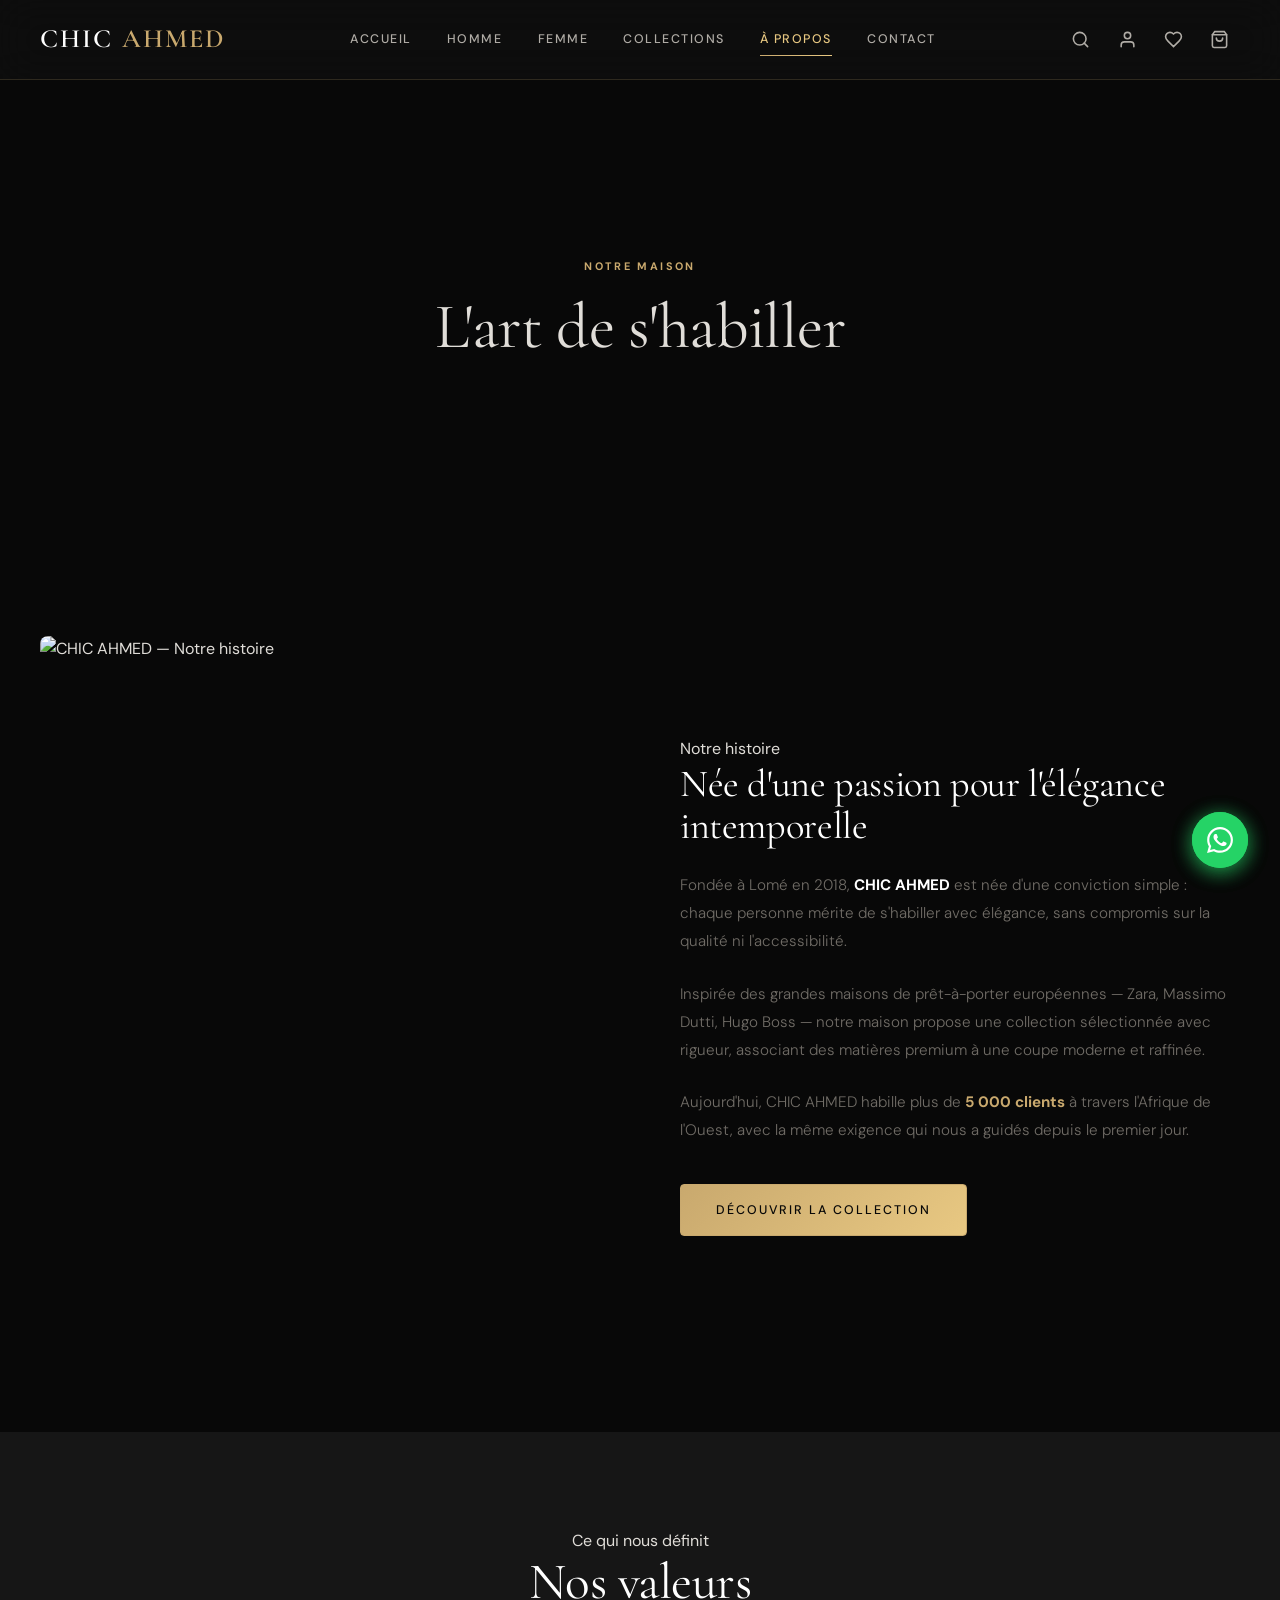
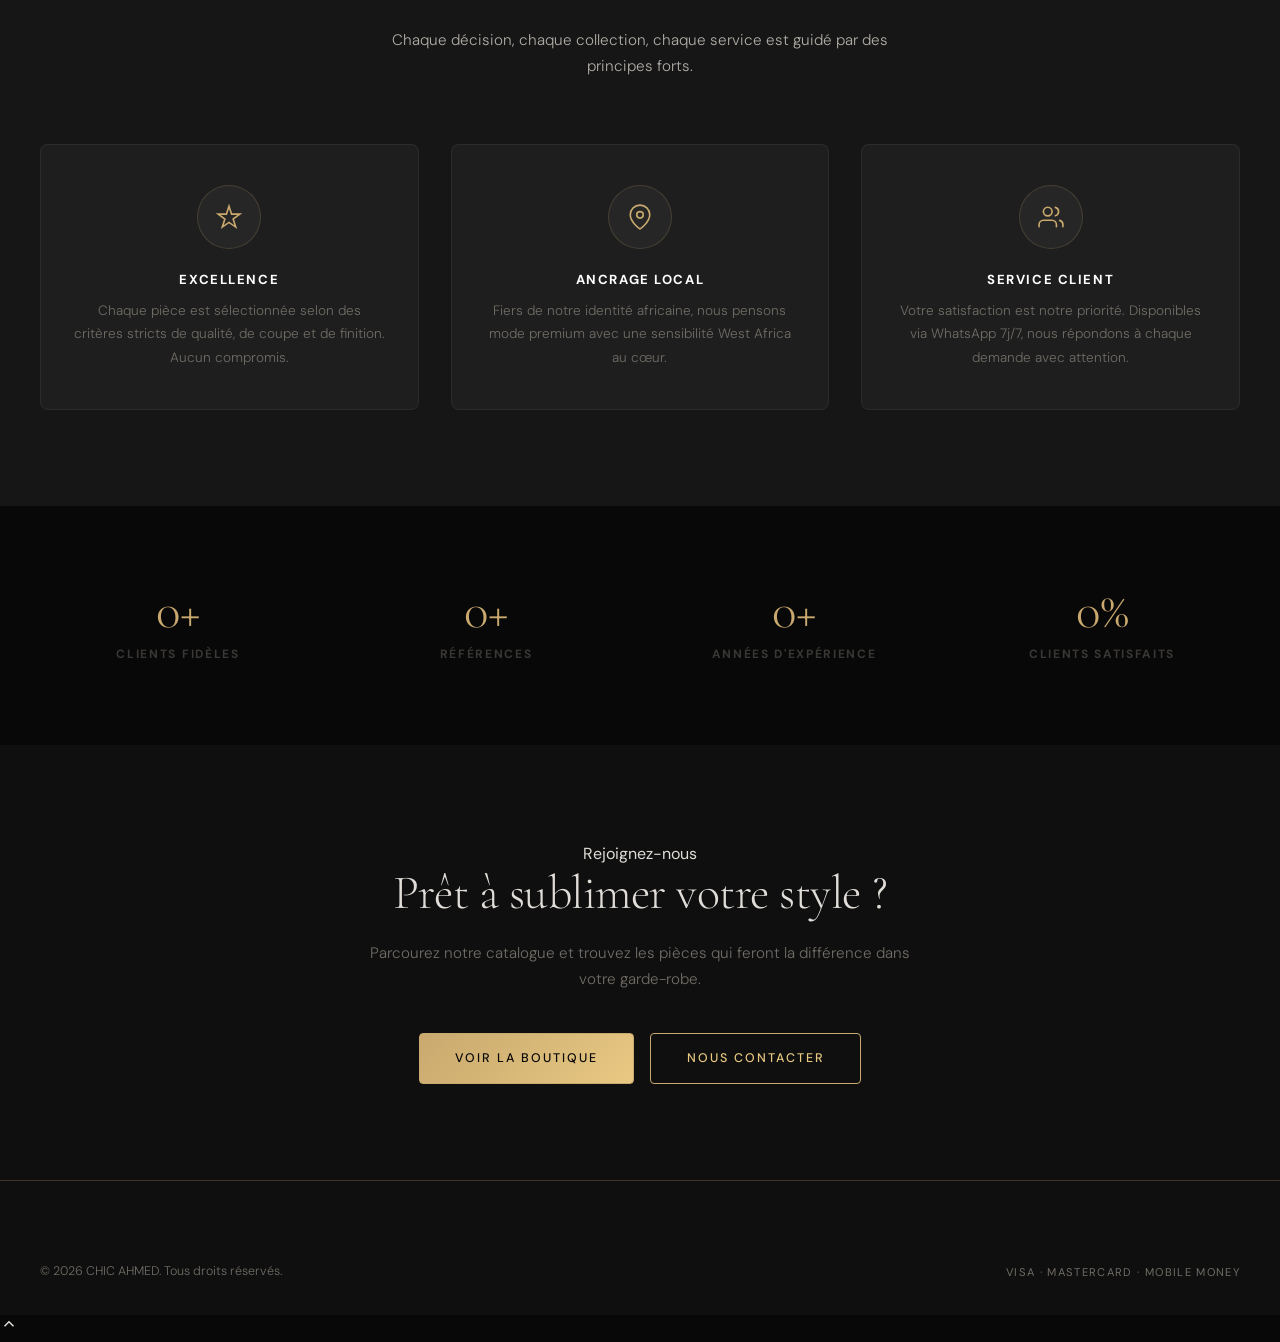
==== apropos.html @ fd45b4ec "Add files via upload" ====
<!DOCTYPE html>
<html lang="fr">
<head>
  <meta charset="UTF-8">
  <meta name="viewport" content="width=device-width, initial-scale=1.0">
  <meta name="description" content="À propos de CHIC AHMED — Notre histoire, nos valeurs, notre engagement pour la mode de luxe accessible.">
  <title>À Propos | CHIC AHMED</title>
  <link rel="preconnect" href="https://fonts.googleapis.com">
  <link rel="preconnect" href="https://fonts.gstatic.com" crossorigin>
  <link rel="stylesheet" href="css/style.css">
  <link rel="stylesheet" href="css/pages.css">
  <link rel="stylesheet" href="css/responsive.css">
</head>
<body>

  <!-- HEADER -->
  <header class="header" id="header">
    <div class="container navbar">
      <button class="menu-toggle" aria-label="Menu"><span></span><span></span><span></span></button>
      <a href="index.html" class="logo">CHIC <span>AHMED</span></a>
      <nav class="nav-links">
        <a href="index.html" class="nav-link">Accueil</a>
        <a href="boutique.html?gender=homme" class="nav-link">Homme</a>
        <a href="boutique.html?gender=femme" class="nav-link">Femme</a>
        <a href="boutique.html" class="nav-link">Collections</a>
        <a href="apropos.html" class="nav-link active">À Propos</a>
        <a href="contact.html" class="nav-link">Contact</a>
      </nav>
      <div class="nav-actions">
        <button class="nav-icon-btn" data-search-open aria-label="Rechercher">
          <svg width="19" height="19" viewBox="0 0 24 24" fill="none" stroke="currentColor" stroke-width="2" stroke-linecap="round"><circle cx="11" cy="11" r="8"/><line x1="21" y1="21" x2="16.65" y2="16.65"/></svg>
        </button>
        <a href="connexion.html" class="nav-icon-btn" aria-label="Mon compte">
          <svg width="19" height="19" viewBox="0 0 24 24" fill="none" stroke="currentColor" stroke-width="2" stroke-linecap="round"><path d="M20 21v-2a4 4 0 0 0-4-4H8a4 4 0 0 0-4 4v2"/><circle cx="12" cy="7" r="4"/></svg>
        </a>
        <a href="favoris.html" class="nav-icon-btn" style="position:relative" aria-label="Favoris">
          <svg width="19" height="19" viewBox="0 0 24 24" fill="none" stroke="currentColor" stroke-width="2" stroke-linecap="round"><path d="M19 14c1.49-1.46 3-3.21 3-5.5A5.5 5.5 0 0 0 16.5 3c-1.76 0-3 .5-4.5 2-1.5-1.5-2.74-2-4.5-2A5.5 5.5 0 0 0 2 8.5c0 2.3 1.5 4.05 3 5.5l7 7Z"/></svg>
          <span class="badge-count wishlist-badge">0</span>
        </a>
        <button class="nav-icon-btn" onclick="openCartSidebar()" style="position:relative" aria-label="Panier">
          <svg width="19" height="19" viewBox="0 0 24 24" fill="none" stroke="currentColor" stroke-width="2" stroke-linecap="round"><path d="M6 2L3 6v14a2 2 0 0 0 2 2h14a2 2 0 0 0 2-2V6L18 2H6z"/><line x1="3" y1="6" x2="21" y2="6"/><path d="M16 10a4 4 0 0 1-8 0"/></svg>
          <span class="badge-count cart-badge">0</span>
        </button>
      </div>
    </div>
  </header>

  <div class="mobile-overlay"></div>
  <nav class="mobile-nav">
    <div class="mobile-nav-links">
      <a href="index.html" class="mobile-nav-link">Accueil</a>
      <a href="boutique.html" class="mobile-nav-link">Boutique</a>
      <a href="apropos.html" class="mobile-nav-link">À Propos</a>
      <a href="contact.html" class="mobile-nav-link">Contact</a>
    </div>
    <div class="mobile-nav-actions"><a href="connexion.html" class="btn btn-outline">Se connecter</a></div>
  </nav>

  <div id="search-modal" class="search-modal">
    <div class="search-inner">
      <div class="search-close"><button id="search-close-btn">&times;</button></div>
      <div class="search-field">
        <svg width="22" height="22" viewBox="0 0 24 24" fill="none" stroke="currentColor" stroke-width="1.8" style="color:var(--text-400);flex-shrink:0"><circle cx="11" cy="11" r="8"/><line x1="21" y1="21" x2="16.65" y2="16.65"/></svg>
        <input type="text" id="search-input" class="search-input" placeholder="Rechercher…" autocomplete="off">
      </div>
      <div id="search-results" class="search-results"></div>
    </div>
  </div>

  <div class="cart-overlay"></div>
  <aside class="cart-sidebar">
    <div class="cart-header"><h3>Votre Panier</h3><button class="cart-close"><svg width="20" height="20" viewBox="0 0 24 24" fill="none" stroke="currentColor" stroke-width="2"><line x1="18" y1="6" x2="6" y2="18"/><line x1="6" y1="6" x2="18" y2="18"/></svg></button></div>
    <div class="cart-items" id="cart-items"></div>
    <div class="cart-footer">
      <div class="cart-subtotal"><span>Sous-total</span><span id="cart-subtotal-price">0 FCFA</span></div>
      <a href="panier.html" class="btn btn-primary" onclick="closeCartSidebar()">Voir le panier</a>
    </div>
  </aside>

  <!-- HERO À PROPOS -->
  <section class="about-hero">
    <div class="about-hero-bg" style="background-image:url('https://images.unsplash.com/photo-1558618666-fcd25c85cd64?q=80&w=1600&auto=format&fit=crop')"></div>
    <div class="about-hero-overlay"></div>
    <div class="about-hero-content">
      <span class="page-header-tag">Notre maison</span>
      <h1 class="page-header-title">L'art de s'habiller</h1>
    </div>
  </section>

  <!-- NOTRE HISTOIRE -->
  <section class="about-story">
    <div class="container">
      <div class="about-story-grid">
        <div class="about-story-img reveal">
          <img src="https://images.unsplash.com/photo-1515886657613-9f3515b0c78f?q=80&w=900&auto=format&fit=crop" alt="CHIC AHMED — Notre histoire" loading="lazy">
        </div>
        <div class="reveal" data-delay="100">
          <span class="about-story-tag section-tag">Notre histoire</span>
          <h2 class="about-story-title">Née d'une passion pour l'élégance intemporelle</h2>
          <p class="about-story-text">
            Fondée à Lomé en 2018, <strong style="color:var(--text-100)">CHIC AHMED</strong> est née d'une conviction simple : chaque personne mérite de s'habiller avec élégance, sans compromis sur la qualité ni l'accessibilité.
          </p>
          <p class="about-story-text">
            Inspirée des grandes maisons de prêt-à-porter européennes — Zara, Massimo Dutti, Hugo Boss — notre maison propose une collection sélectionnée avec rigueur, associant des matières premium à une coupe moderne et raffinée.
          </p>
          <p class="about-story-text">
            Aujourd'hui, CHIC AHMED habille plus de <strong style="color:var(--gold-300)">5 000 clients</strong> à travers l'Afrique de l'Ouest, avec la même exigence qui nous a guidés depuis le premier jour.
          </p>
          <a href="boutique.html" class="btn btn-primary" style="margin-top:1rem">
            Découvrir la collection
          </a>
        </div>
      </div>
    </div>
  </section>

  <!-- NOS VALEURS -->
  <section class="about-values">
    <div class="container">
      <div class="section-header reveal">
        <span class="section-tag">Ce qui nous définit</span>
        <h2 class="section-title">Nos valeurs</h2>
        <p class="section-sub">Chaque décision, chaque collection, chaque service est guidé par des principes forts.</p>
      </div>
      <div class="about-values-grid">
        <div class="about-value-card reveal">
          <div class="about-value-icon">
            <svg width="26" height="26" viewBox="0 0 24 24" fill="none" stroke="currentColor" stroke-width="1.5" stroke-linecap="round"><path d="M12 2l2.4 7.4H22l-6.2 4.5 2.4 7.4L12 17l-6.2 4.3 2.4-7.4L2 9.4h7.6z"/></svg>
          </div>
          <h3>Excellence</h3>
          <p>Chaque pièce est sélectionnée selon des critères stricts de qualité, de coupe et de finition. Aucun compromis.</p>
        </div>
        <div class="about-value-card reveal" data-delay="80">
          <div class="about-value-icon">
            <svg width="26" height="26" viewBox="0 0 24 24" fill="none" stroke="currentColor" stroke-width="1.5" stroke-linecap="round"><path d="M21 10c0 7-9 13-9 13s-9-6-9-13a9 9 0 0 1 18 0z"/><circle cx="12" cy="10" r="3"/></svg>
          </div>
          <h3>Ancrage local</h3>
          <p>Fiers de notre identité africaine, nous pensons mode premium avec une sensibilité West Africa au cœur.</p>
        </div>
        <div class="about-value-card reveal" data-delay="160">
          <div class="about-value-icon">
            <svg width="26" height="26" viewBox="0 0 24 24" fill="none" stroke="currentColor" stroke-width="1.5" stroke-linecap="round"><path d="M17 21v-2a4 4 0 0 0-4-4H5a4 4 0 0 0-4 4v2"/><circle cx="9" cy="7" r="4"/><path d="M23 21v-2a4 4 0 0 0-3-3.87"/><path d="M16 3.13a4 4 0 0 1 0 7.75"/></svg>
          </div>
          <h3>Service client</h3>
          <p>Votre satisfaction est notre priorité. Disponibles via WhatsApp 7j/7, nous répondons à chaque demande avec attention.</p>
        </div>
      </div>
    </div>
  </section>

  <!-- CHIFFRES -->
  <section style="padding:5rem 0;background:var(--bg-0)">
    <div class="container">
      <div style="display:grid;grid-template-columns:repeat(4,1fr);gap:2rem;text-align:center" class="reveal">
        <div>
          <div style="font-family:var(--font-display);font-size:clamp(2.2rem,4vw,3.2rem);font-weight:300;color:var(--gold-300);line-height:1;margin-bottom:.5rem">
            <span class="counter" data-target="5000">0</span>+
          </div>
          <div style="font-size:.75rem;font-weight:700;text-transform:uppercase;letter-spacing:.14em;color:var(--text-500)">Clients fidèles</div>
        </div>
        <div>
          <div style="font-family:var(--font-display);font-size:clamp(2.2rem,4vw,3.2rem);font-weight:300;color:var(--gold-300);line-height:1;margin-bottom:.5rem">
            <span class="counter" data-target="120">0</span>+
          </div>
          <div style="font-size:.75rem;font-weight:700;text-transform:uppercase;letter-spacing:.14em;color:var(--text-500)">Références</div>
        </div>
        <div>
          <div style="font-family:var(--font-display);font-size:clamp(2.2rem,4vw,3.2rem);font-weight:300;color:var(--gold-300);line-height:1;margin-bottom:.5rem">
            <span class="counter" data-target="6">0</span>+
          </div>
          <div style="font-size:.75rem;font-weight:700;text-transform:uppercase;letter-spacing:.14em;color:var(--text-500)">Années d'expérience</div>
        </div>
        <div>
          <div style="font-family:var(--font-display);font-size:clamp(2.2rem,4vw,3.2rem);font-weight:300;color:var(--gold-300);line-height:1;margin-bottom:.5rem">
            <span class="counter" data-target="98">0</span>%
          </div>
          <div style="font-size:.75rem;font-weight:700;text-transform:uppercase;letter-spacing:.14em;color:var(--text-500)">Clients satisfaits</div>
        </div>
      </div>
    </div>
  </section>

  <!-- CTA FINAL -->
  <section style="padding:6rem 0;background:var(--bg-1);text-align:center">
    <div class="container" style="max-width:650px">
      <span class="section-tag reveal">Rejoignez-nous</span>
      <h2 style="font-family:var(--font-display);font-size:clamp(2rem,4vw,3rem);font-weight:300;color:var(--text-50);margin-bottom:1.25rem" class="reveal" data-delay="60">Prêt à sublimer votre style ?</h2>
      <p style="color:var(--text-400);margin-bottom:2.5rem;font-size:.95rem" class="reveal" data-delay="120">Parcourez notre catalogue et trouvez les pièces qui feront la différence dans votre garde-robe.</p>
      <div style="display:flex;gap:1rem;justify-content:center;flex-wrap:wrap" class="reveal" data-delay="180">
        <a href="boutique.html" class="btn btn-primary">Voir la boutique</a>
        <a href="contact.html" class="btn btn-outline">Nous contacter</a>
      </div>
    </div>
  </section>

  <!-- FOOTER -->
  <footer class="footer">
    <div class="container footer-bottom">
      <p class="copyright">© 2026 CHIC AHMED. Tous droits réservés.</p>
      <div class="payment-methods">VISA · MASTERCARD · MOBILE MONEY</div>
    </div>
  </footer>

  <!-- WhatsApp float -->
  <a href="https://wa.me/22890000000" target="_blank" rel="noopener" class="wa-float" aria-label="WhatsApp">
    <svg width="26" height="26" viewBox="0 0 24 24" fill="currentColor"><path d="M.057 24l1.687-6.163c-1.041-1.804-1.588-3.849-1.587-5.946.003-6.556 5.338-11.891 11.893-11.891 3.181.001 6.167 1.24 8.413 3.488 2.245 2.248 3.481 5.236 3.48 8.414-.003 6.557-5.338 11.892-11.893 11.892-1.99-.001-3.951-.5-5.688-1.448l-6.305 1.654z"/></svg>
  </a>

  <button id="back-to-top" class="back-to-top" aria-label="Retour en haut">
    <svg width="18" height="18" viewBox="0 0 24 24" fill="none" stroke="currentColor" stroke-width="2"><polyline points="18 15 12 9 6 15"/></svg>
  </button>

  <script src="js/products.js"></script>
  <script src="js/app.js"></script>
  <script src="js/animations.js"></script>
</body>
</html>
---- css/style.css ----
@import url('https://fonts.googleapis.com/css2?family=Cormorant+Garamond:ital,wght@0,300;0,400;0,500;0,600;0,700;1,300;1,400;1,500&family=DM+Sans:ital,opsz,wght@0,9..40,300;0,9..40,400;0,9..40,500;0,9..40,600;1,9..40,300&family=Playfair+Display:ital@1&display=swap');

/* ==========================================================================
   DESIGN SYSTEM — CHIC AHMED
   Dark Luxury Fashion Store
   ========================================================================== */
:root {
  /* === COULEURS === */
  --bg-0: #080808;
  --bg-1: #0f0f0f;
  --bg-2: #161616;
  --bg-3: #1e1e1e;
  --bg-4: #262626;
  --bg-hover: #2a2a2a;

  --gold-100: #f0ddb0;
  --gold-200: #e8c882;
  --gold-300: #c9a96e;
  --gold-400: #aa8a50;
  --gold-500: #8b6d34;

  --cream: #f5f0e8;
  --cream-dim: #d4cfc7;

  --text-100: #ffffff;
  --text-200: #e0ddd8;
  --text-300: #b0aca6;
  --text-400: #706c66;
  --text-500: #3a3835;

  --border-gold: rgba(201, 169, 110, 0.25);
  --border-subtle: rgba(255, 255, 255, 0.06);
  --border-light: rgba(255, 255, 255, 0.12);

  --success: #4ade80;
  --error: #f87171;
  --whatsapp: #25d366;

  /* === TYPOGRAPHIE === */
  --font-display: 'Cormorant Garamond', Georgia, serif;
  --font-body: 'DM Sans', -apple-system, sans-serif;
  --font-italic: 'Playfair Display', Georgia, serif;

  /* === LAYOUT === */
  --max-w: 1440px;
  --nav-h: 80px;
  --gutter: clamp(1rem, 4vw, 2.5rem);
  --radius-sm: 4px;
  --radius-md: 8px;
  --radius-lg: 16px;

  /* === EFFETS === */
  --ease-out: cubic-bezier(0.22, 1, 0.36, 1);
  --ease-in-out: cubic-bezier(0.65, 0, 0.35, 1);
  --transition: all 0.35s var(--ease-out);
  --transition-fast: all 0.18s ease-out;
  --transition-slow: all 0.6s var(--ease-out);

  /* Ombres */
  --shadow-sm: 0 2px 12px rgba(0, 0, 0, 0.4);
  --shadow-md: 0 8px 32px rgba(0, 0, 0, 0.5);
  --shadow-lg: 0 20px 60px rgba(0, 0, 0, 0.7);
  --shadow-gold: 0 0 40px rgba(201, 169, 110, 0.12);

  /* Glassmorphism */
  --glass: rgba(15, 15, 15, 0.75);
  --glass-border: rgba(201, 169, 110, 0.18);
}

/* ==========================================================================
   RESET & BASE
   ========================================================================== */
*, *::before, *::after {
  box-sizing: border-box;
  margin: 0;
  padding: 0;
}

html {
  font-size: 16px;
  scroll-behavior: smooth;
  -webkit-text-size-adjust: 100%;
}

body {
  font-family: var(--font-body);
  background-color: var(--bg-0);
  color: var(--text-200);
  line-height: 1.65;
  -webkit-font-smoothing: antialiased;
  -moz-osx-font-smoothing: grayscale;
  overflow-x: hidden;
}

a {
  color: inherit;
  text-decoration: none;
  transition: var(--transition-fast);
}

ul, ol { list-style: none; }

img, video {
  max-width: 100%;
  height: auto;
  display: block;
}

input, button, select, textarea {
  font-family: inherit;
  font-size: inherit;
  color: inherit;
  background: none;
  border: none;
  outline: none;
}

button { cursor: pointer; }

/* ==========================================================================
   TYPOGRAPHIE
   ========================================================================== */
h1, h2, h3, h4, h5, h6 {
  font-family: var(--font-display);
  font-weight: 400;
  line-height: 1.1;
  letter-spacing: -0.01em;
  color: var(--text-100);
}

h1 { font-size: clamp(2.8rem, 6vw, 5rem); font-weight: 300; }
h2 { font-size: clamp(2rem, 4vw, 3.2rem); }
h3 { font-size: clamp(1.3rem, 2.5vw, 1.9rem); }
h4 { font-size: 1.25rem; }

p {
  color: var(--text-300);
  font-weight: 300;
  line-height: 1.75;
}

.label {
  font-family: var(--font-body);
  font-size: 0.7rem;
  font-weight: 600;
  text-transform: uppercase;
  letter-spacing: 0.18em;
  color: var(--gold-300);
}

/* ==========================================================================
   LAYOUT
   ========================================================================== */
.container {
  width: 100%;
  max-width: var(--max-w);
  margin: 0 auto;
  padding: 0 var(--gutter);
}

.section {
  padding: clamp(5rem, 10vw, 9rem) 0;
}

.section-header {
  text-align: center;
  margin-bottom: clamp(2.5rem, 5vw, 4rem);
}

.section-header .label {
  display: block;
  margin-bottom: 1rem;
}

.section-header h2 {
  margin-bottom: 1rem;
}

.section-header p {
  max-width: 520px;
  margin: 0 auto;
  font-size: 0.95rem;
}

/* ==========================================================================
   BOUTONS
   ========================================================================== */
.btn {
  display: inline-flex;
  align-items: center;
  justify-content: center;
  gap: 0.6rem;
  padding: 0.9rem 2.2rem;
  font-family: var(--font-body);
  font-size: 0.78rem;
  font-weight: 500;
  text-transform: uppercase;
  letter-spacing: 0.16em;
  border-radius: var(--radius-sm);
  transition: var(--transition);
  border: 1px solid transparent;
  position: relative;
  overflow: hidden;
  white-space: nowrap;
}

/* Shimmer effect */
.btn::after {
  content: '';
  position: absolute;
  inset: 0;
  background: linear-gradient(105deg, transparent 40%, rgba(255,255,255,0.08) 50%, transparent 60%);
  transform: translateX(-100%);
  transition: transform 0.6s ease;
}
.btn:hover::after { transform: translateX(100%); }

.btn-primary {
  background: linear-gradient(135deg, var(--gold-300) 0%, var(--gold-200) 100%);
  color: var(--bg-0);
  border-color: var(--gold-300);
}
.btn-primary:hover {
  background: linear-gradient(135deg, var(--gold-200) 0%, var(--gold-100) 100%);
  transform: translateY(-2px);
  box-shadow: 0 8px 24px rgba(201, 169, 110, 0.35);
}

.btn-outline {
  background: transparent;
  color: var(--gold-200);
  border-color: var(--gold-300);
}
.btn-outline:hover {
  background: var(--gold-300);
  color: var(--bg-0);
  transform: translateY(-2px);
}

.btn-ghost {
  background: transparent;
  color: var(--text-200);
  border-color: var(--border-light);
}
.btn-ghost:hover {
  background: var(--bg-3);
  border-color: var(--border-gold);
  color: var(--gold-200);
}

.btn-dark {
  background: var(--bg-3);
  color: var(--text-100);
  border-color: var(--border-subtle);
}
.btn-dark:hover {
  background: var(--bg-4);
  border-color: var(--gold-400);
}

.btn-whatsapp {
  background: var(--whatsapp);
  color: #fff;
  border-color: var(--whatsapp);
}
.btn-whatsapp:hover {
  background: #128c7e;
  transform: translateY(-2px);
  box-shadow: 0 8px 20px rgba(37, 211, 102, 0.3);
}

/* ==========================================================================
   HEADER / NAVIGATION
   ========================================================================== */
.header {
  position: fixed;
  top: 0;
  left: 0;
  width: 100%;
  z-index: 1000;
  height: var(--nav-h);
  background: var(--glass);
  backdrop-filter: blur(20px) saturate(1.8);
  -webkit-backdrop-filter: blur(20px) saturate(1.8);
  border-bottom: 1px solid var(--glass-border);
  transition: var(--transition);
}

.header.scrolled {
  height: 64px;
  background: rgba(8, 8, 8, 0.95);
  border-bottom-color: var(--border-gold);
  box-shadow: 0 4px 30px rgba(0,0,0,0.5);
}

.navbar {
  height: 100%;
  display: flex;
  align-items: center;
  justify-content: space-between;
  gap: 2rem;
}

/* Logo */
.logo {
  font-family: var(--font-display);
  font-size: 1.65rem;
  font-weight: 600;
  letter-spacing: 0.08em;
  color: var(--text-100);
  flex-shrink: 0;
}

.logo span {
  color: var(--gold-300);
}

/* Nav Links Desktop */
.nav-links {
  display: flex;
  align-items: center;
  gap: 2.2rem;
}

.nav-link {
  font-size: 0.78rem;
  font-weight: 500;
  text-transform: uppercase;
  letter-spacing: 0.12em;
  color: var(--text-300);
  padding: 0.4rem 0;
  position: relative;
  transition: var(--transition-fast);
}

.nav-link::after {
  content: '';
  position: absolute;
  bottom: 0;
  left: 50%;
  transform: translateX(-50%);
  width: 0;
  height: 1px;
  background: linear-gradient(90deg, var(--gold-300), var(--gold-200));
  transition: width 0.3s var(--ease-out);
}

.nav-link:hover,
.nav-link.active {
  color: var(--gold-200);
}

.nav-link:hover::after,
.nav-link.active::after {
  width: 100%;
}

/* Nav Actions */
.nav-actions {
  display: flex;
  align-items: center;
  gap: 0.4rem;
}

.nav-icon-btn {
  position: relative;
  display: flex;
  align-items: center;
  justify-content: center;
  width: 40px;
  height: 40px;
  border-radius: var(--radius-md);
  color: var(--text-300);
  transition: var(--transition-fast);
}

.nav-icon-btn:hover {
  background: var(--bg-3);
  color: var(--gold-200);
}

.nav-icon-btn svg {
  flex-shrink: 0;
}

/* Badge */
.badge-count {
  position: absolute;
  top: 4px;
  right: 4px;
  background: var(--gold-300);
  color: var(--bg-0);
  font-size: 0.6rem;
  font-weight: 700;
  min-width: 16px;
  height: 16px;
  border-radius: 8px;
  display: none;
  align-items: center;
  justify-content: center;
  padding: 0 3px;
  font-family: var(--font-body);
}

/* Hamburger */
.menu-toggle {
  display: none;
  flex-direction: column;
  justify-content: center;
  gap: 5px;
  width: 40px;
  height: 40px;
  padding: 8px;
  border-radius: var(--radius-md);
  transition: var(--transition-fast);
}
.menu-toggle:hover { background: var(--bg-3); }

.menu-toggle span {
  display: block;
  height: 1.5px;
  background: var(--text-200);
  border-radius: 2px;
  transition: var(--transition);
  transform-origin: center;
}

.menu-toggle.open span:nth-child(1) { transform: translateY(6.5px) rotate(45deg); }
.menu-toggle.open span:nth-child(2) { opacity: 0; transform: scaleX(0); }
.menu-toggle.open span:nth-child(3) { transform: translateY(-6.5px) rotate(-45deg); }

/* Mobile Nav */
.mobile-overlay {
  position: fixed;
  inset: 0;
  background: rgba(0,0,0,0.7);
  backdrop-filter: blur(4px);
  opacity: 0;
  visibility: hidden;
  z-index: 998;
  transition: var(--transition);
}
.mobile-overlay.active { opacity: 1; visibility: visible; }

.mobile-nav {
  position: fixed;
  top: 0;
  right: -340px;
  width: 320px;
  height: 100dvh;
  background: var(--bg-1);
  border-left: 1px solid var(--border-gold);
  z-index: 999;
  padding: calc(var(--nav-h) + 2rem) 2rem 2rem;
  display: flex;
  flex-direction: column;
  transition: right 0.4s var(--ease-out);
  overflow-y: auto;
}
.mobile-nav.active { right: 0; }

.mobile-nav-links {
  display: flex;
  flex-direction: column;
  gap: 0.25rem;
  margin-bottom: 2rem;
}

.mobile-nav-link {
  display: block;
  padding: 0.9rem 0;
  font-size: 1.1rem;
  font-family: var(--font-display);
  font-weight: 400;
  color: var(--text-200);
  border-bottom: 1px solid var(--border-subtle);
  transition: var(--transition-fast);
}
.mobile-nav-link:hover { color: var(--gold-200); padding-left: 0.5rem; }

.mobile-nav-actions {
  display: flex;
  gap: 1rem;
  padding-top: 1.5rem;
  margin-top: auto;
}

/* ==========================================================================
   SEARCH MODAL
   ========================================================================== */
.search-modal {
  position: fixed;
  top: -100%;
  left: 0;
  width: 100%;
  z-index: 1100;
  background: var(--bg-1);
  border-bottom: 1px solid var(--border-gold);
  box-shadow: var(--shadow-lg);
  padding: 3rem 0 2rem;
  transition: top 0.4s var(--ease-out);
}
.search-modal.active { top: 0; }

.search-inner {
  max-width: 680px;
  margin: 0 auto;
  padding: 0 var(--gutter);
  position: relative;
}

.search-field {
  display: flex;
  align-items: center;
  gap: 1rem;
  border-bottom: 1.5px solid var(--border-light);
  padding-bottom: 0.75rem;
  transition: border-color 0.3s;
}
.search-field:focus-within { border-color: var(--gold-300); }

.search-input {
  flex: 1;
  font-size: 1.4rem;
  font-family: var(--font-display);
  font-weight: 300;
  color: var(--text-100);
  background: none;
}
.search-input::placeholder { color: var(--text-400); }

.search-close {
  color: var(--text-400);
  font-size: 1.6rem;
  line-height: 1;
  margin-bottom: 1.5rem;
  display: flex;
  justify-content: flex-end;
}
.search-close button {
  color: var(--text-400);
  font-size: 1.8rem;
  transition: color 0.2s;
}
.search-close button:hover { color: var(--text-100); }

.search-results {
  position: absolute;
  top: calc(100% + 1rem);
  left: var(--gutter);
  right: var(--gutter);
  background: var(--bg-2);
  border: 1px solid var(--border-gold);
  border-radius: var(--radius-md);
  overflow: hidden;
  box-shadow: var(--shadow-md);
  display: none;
  z-index: 10;
}
.search-results.active { display: block; }

.search-result-item {
  display: flex;
  align-items: center;
  gap: 1rem;
  padding: 0.75rem 1.25rem;
  border-bottom: 1px solid var(--border-subtle);
  transition: background 0.2s;
}
.search-result-item:last-child { border-bottom: none; }
.search-result-item:hover { background: var(--bg-3); }

.search-result-item img {
  width: 44px;
  height: 56px;
  object-fit: cover;
  border-radius: var(--radius-sm);
}

.search-result-name {
  font-size: 0.85rem;
  font-weight: 500;
  color: var(--text-100);
}
.search-result-price { font-size: 0.78rem; color: var(--gold-300); margin-top: 2px; }

/* ==========================================================================
   CART SIDEBAR
   ========================================================================== */
.cart-overlay {
  position: fixed;
  inset: 0;
  background: rgba(0,0,0,0.65);
  backdrop-filter: blur(4px);
  opacity: 0;
  visibility: hidden;
  z-index: 1090;
  transition: var(--transition);
}
.cart-overlay.active { opacity: 1; visibility: visible; }

.cart-sidebar {
  position: fixed;
  top: 0;
  right: -460px;
  width: 440px;
  max-width: 100vw;
  height: 100dvh;
  background: var(--bg-1);
  border-left: 1px solid var(--border-gold);
  z-index: 1091;
  display: flex;
  flex-direction: column;
  transition: right 0.4s var(--ease-out);
}
.cart-sidebar.active { right: 0; }

.cart-header {
  padding: 1.75rem 2rem;
  border-bottom: 1px solid var(--border-subtle);
  display: flex;
  align-items: center;
  justify-content: space-between;
  flex-shrink: 0;
}

.cart-header h3 {
  font-size: 1.1rem;
  letter-spacing: 0.08em;
}

.cart-close {
  width: 36px;
  height: 36px;
  display: flex;
  align-items: center;
  justify-content: center;
  border-radius: var(--radius-md);
  color: var(--text-300);
  transition: var(--transition-fast);
}
.cart-close:hover { background: var(--bg-3); color: var(--text-100); }

.cart-items {
  flex: 1;
  overflow-y: auto;
  padding: 1.25rem 2rem;
  display: flex;
  flex-direction: column;
  gap: 1.25rem;
}

/* Custom scrollbar for cart */
.cart-items::-webkit-scrollbar { width: 4px; }
.cart-items::-webkit-scrollbar-track { background: transparent; }
.cart-items::-webkit-scrollbar-thumb { background: var(--bg-4); border-radius: 2px; }

.cart-item {
  display: flex;
  gap: 1rem;
  align-items: flex-start;
}

.cart-item-img {
  width: 72px;
  height: 90px;
  object-fit: cover;
  border-radius: var(--radius-sm);
  flex-shrink: 0;
  background: var(--bg-3);
}

.cart-item-info { flex: 1; min-width: 0; }

.cart-item-name {
  font-size: 0.85rem;
  font-weight: 500;
  color: var(--text-100);
  line-height: 1.35;
  margin-bottom: 0.25rem;
}

.cart-item-meta {
  font-size: 0.75rem;
  color: var(--text-400);
  margin-bottom: 0.6rem;
}

.cart-item-price {
  font-size: 0.9rem;
  color: var(--gold-300);
  font-weight: 500;
}

.cart-item-controls {
  display: flex;
  align-items: center;
  gap: 0.5rem;
  margin-top: 0.5rem;
}

.qty-btn {
  width: 26px;
  height: 26px;
  border-radius: var(--radius-sm);
  border: 1px solid var(--border-subtle);
  color: var(--text-300);
  display: flex;
  align-items: center;
  justify-content: center;
  font-size: 1rem;
  transition: var(--transition-fast);
}
.qty-btn:hover { border-color: var(--gold-400); color: var(--gold-200); }

.qty-value {
  font-size: 0.85rem;
  min-width: 20px;
  text-align: center;
  color: var(--text-100);
}

.cart-item-remove {
  color: var(--text-400);
  font-size: 0.7rem;
  text-transform: uppercase;
  letter-spacing: 0.1em;
  transition: color 0.2s;
}
.cart-item-remove:hover { color: var(--error); }

.cart-empty {
  flex: 1;
  display: flex;
  flex-direction: column;
  align-items: center;
  justify-content: center;
  gap: 1rem;
  color: var(--text-400);
  text-align: center;
  padding: 2rem;
}

.cart-empty svg { opacity: 0.3; }
.cart-empty p { font-size: 0.9rem; }

.cart-footer {
  padding: 1.5rem 2rem;
  border-top: 1px solid var(--border-subtle);
  flex-shrink: 0;
}

.cart-subtotal {
  display: flex;
  justify-content: space-between;
  align-items: center;
  margin-bottom: 1.25rem;
}

.cart-subtotal span:first-child {
  font-size: 0.8rem;
  text-transform: uppercase;
  letter-spacing: 0.12em;
  color: var(--text-400);
}

.cart-subtotal-price {
  font-size: 1.1rem;
  font-family: var(--font-display);
  color: var(--gold-200);
}

.cart-footer .btn {
  width: 100%;
  margin-bottom: 0.75rem;
}

.cart-note {
  font-size: 0.72rem;
  text-align: center;
  color: var(--text-400);
}

/* ==========================================================================
   TOAST NOTIFICATIONS
   ========================================================================== */
.toast-container {
  position: fixed;
  bottom: 2rem;
  left: 50%;
  transform: translateX(-50%);
  z-index: 9999;
  display: flex;
  flex-direction: column;
  gap: 0.75rem;
  align-items: center;
  pointer-events: none;
}

.toast {
  display: flex;
  align-items: center;
  gap: 0.75rem;
  padding: 0.85rem 1.5rem;
  background: var(--bg-3);
  border: 1px solid var(--border-gold);
  border-radius: var(--radius-md);
  box-shadow: var(--shadow-md);
  font-size: 0.85rem;
  color: var(--text-100);
  white-space: nowrap;
  animation: toastIn 0.4s var(--ease-out) forwards;
  pointer-events: all;
}

.toast.out { animation: toastOut 0.3s ease-in forwards; }
.toast-icon { color: var(--gold-300); flex-shrink: 0; }

@keyframes toastIn {
  from { opacity: 0; transform: translateY(20px) scale(0.95); }
  to { opacity: 1; transform: translateY(0) scale(1); }
}

@keyframes toastOut {
  from { opacity: 1; transform: translateY(0); }
  to { opacity: 0; transform: translateY(10px); }
}

/* ==========================================================================
   PRODUCT CARDS (PARTAGÉ)
   ========================================================================== */
.products-grid {
  display: grid;
  grid-template-columns: repeat(4, 1fr);
  gap: 2rem 1.5rem;
}

.product-card {
  display: flex;
  flex-direction: column;
  position: relative;
}

.product-img-wrap {
  position: relative;
  aspect-ratio: 3 / 4;
  overflow: hidden;
  border-radius: var(--radius-sm);
  background: var(--bg-2);
  margin-bottom: 1.1rem;
}

.product-img-primary,
.product-img-secondary {
  position: absolute;
  inset: 0;
  width: 100%;
  height: 100%;
  object-fit: cover;
  transition: opacity 0.7s var(--ease-out), transform 0.9s var(--ease-out);
}

.product-img-secondary { opacity: 0; }

.product-card:hover .product-img-primary {
  transform: scale(1.06);
  opacity: 0;
}
.product-card:hover .product-img-secondary {
  opacity: 1;
  transform: scale(1.06);
}

/* Badges */
.product-badges {
  position: absolute;
  top: 0.75rem;
  left: 0.75rem;
  display: flex;
  flex-direction: column;
  gap: 0.4rem;
  z-index: 3;
}

.p-badge {
  font-size: 0.62rem;
  font-weight: 700;
  text-transform: uppercase;
  letter-spacing: 0.08em;
  padding: 0.3rem 0.65rem;
  border-radius: 2px;
}

.p-badge-new { background: var(--gold-300); color: var(--bg-0); }
.p-badge-sale { background: #c0392b; color: #fff; }
.p-badge-hot { background: var(--bg-3); color: var(--gold-200); border: 1px solid var(--border-gold); }

/* Wishlist btn */
.product-wishlist-btn {
  position: absolute;
  top: 0.75rem;
  right: 0.75rem;
  z-index: 3;
  width: 36px;
  height: 36px;
  border-radius: 50%;
  background: rgba(8,8,8,0.6);
  backdrop-filter: blur(8px);
  display: flex;
  align-items: center;
  justify-content: center;
  color: var(--text-300);
  transition: var(--transition-fast);
  opacity: 0;
  transform: scale(0.8);
}

.product-card:hover .product-wishlist-btn {
  opacity: 1;
  transform: scale(1);
}

.product-wishlist-btn:hover,
.product-wishlist-btn.active {
  background: var(--gold-300);
  color: var(--bg-0);
}

.product-wishlist-btn.active svg {
  fill: var(--bg-0);
}

/* Action Overlay */
.product-action-overlay {
  position: absolute;
  bottom: 0;
  left: 0;
  right: 0;
  padding: 0 0.75rem 0.75rem;
  display: flex;
  gap: 0.4rem;
  transform: translateY(100%);
  transition: transform 0.4s var(--ease-out);
  z-index: 3;
}

.product-card:hover .product-action-overlay {
  transform: translateY(0);
}

.product-add-btn {
  flex: 1;
  padding: 0.65rem 0.5rem;
  background: rgba(8,8,8,0.88);
  backdrop-filter: blur(12px);
  color: var(--text-100);
  font-size: 0.72rem;
  font-weight: 600;
  text-transform: uppercase;
  letter-spacing: 0.12em;
  border-radius: var(--radius-sm);
  border: 1px solid var(--border-gold);
  transition: var(--transition-fast);
}
.product-add-btn:hover {
  background: var(--gold-300);
  color: var(--bg-0);
}

.product-icon-btn {
  width: 40px;
  height: 40px;
  background: rgba(8,8,8,0.88);
  backdrop-filter: blur(12px);
  color: var(--text-200);
  border-radius: var(--radius-sm);
  border: 1px solid var(--border-subtle);
  display: flex;
  align-items: center;
  justify-content: center;
  transition: var(--transition-fast);
  flex-shrink: 0;
}
.product-icon-btn:hover { border-color: var(--border-gold); color: var(--gold-200); }
.product-icon-btn.whatsapp:hover { background: var(--whatsapp); color: #fff; border-color: var(--whatsapp); }

/* Product Info */
.product-info { padding: 0 0.1rem; }

.product-cat {
  font-size: 0.68rem;
  font-weight: 600;
  text-transform: uppercase;
  letter-spacing: 0.14em;
  color: var(--gold-400);
  margin-bottom: 0.35rem;
}

.product-name {
  font-family: var(--font-display);
  font-size: 1rem;
  font-weight: 400;
  color: var(--text-100);
  line-height: 1.3;
  margin-bottom: 0.5rem;
  display: block;
  transition: color 0.2s;
}
.product-name:hover { color: var(--gold-200); }

.product-rating {
  display: flex;
  align-items: center;
  gap: 0.35rem;
  margin-bottom: 0.5rem;
}

.stars {
  display: flex;
  gap: 1px;
  color: var(--gold-300);
}
.stars svg { width: 11px; height: 11px; fill: currentColor; }

.rating-count {
  font-size: 0.72rem;
  color: var(--text-400);
}

.product-prices {
  display: flex;
  align-items: center;
  gap: 0.6rem;
}

.price-new {
  font-size: 1rem;
  font-weight: 600;
  color: var(--text-100);
}

.price-old {
  font-size: 0.85rem;
  color: var(--text-400);
  text-decoration: line-through;
}

/* ==========================================================================
   TICKER (BANDE DÉFILANTE)
   ========================================================================== */
.ticker {
  background: linear-gradient(90deg, var(--gold-500), var(--gold-400), var(--gold-300), var(--gold-400), var(--gold-500));
  background-size: 200% auto;
  animation: tickerBg 4s linear infinite;
  padding: 0.55rem 0;
  overflow: hidden;
  position: relative;
  z-index: 999;
}

@keyframes tickerBg {
  0% { background-position: 0% center; }
  100% { background-position: 200% center; }
}

.ticker-track {
  display: flex;
  animation: tickerScroll 22s linear infinite;
  white-space: nowrap;
}

.ticker-track span {
  font-size: 0.72rem;
  font-weight: 600;
  text-transform: uppercase;
  letter-spacing: 0.18em;
  color: var(--bg-0);
  padding: 0 3rem;
  flex-shrink: 0;
}

@keyframes tickerScroll {
  from { transform: translateX(0); }
  to { transform: translateX(-50%); }
}

/* ==========================================================================
   FOOTER
   ========================================================================== */
.footer {
  background: var(--bg-1);
  border-top: 1px solid var(--border-gold);
  padding: 5rem 0 2rem;
}

.footer-grid {
  display: grid;
  grid-template-columns: 2fr 1fr 1fr 1.5fr;
  gap: 4rem;
  margin-bottom: 4rem;
  padding-bottom: 3rem;
  border-bottom: 1px solid var(--border-subtle);
}

.footer-logo {
  display: block;
  margin-bottom: 1.25rem;
}

.footer-brand p {
  font-size: 0.88rem;
  line-height: 1.8;
  margin-bottom: 1.75rem;
}

.footer-socials {
  display: flex;
  gap: 0.75rem;
}

.social-btn {
  width: 38px;
  height: 38px;
  border-radius: 50%;
  background: var(--bg-3);
  border: 1px solid var(--border-subtle);
  display: flex;
  align-items: center;
  justify-content: center;
  color: var(--text-300);
  transition: var(--transition-fast);
}

.social-btn:hover {
  background: var(--gold-300);
  color: var(--bg-0);
  border-color: var(--gold-300);
  transform: translateY(-3px);
}

.footer-col h4 {
  font-family: var(--font-body);
  font-size: 0.72rem;
  font-weight: 600;
  text-transform: uppercase;
  letter-spacing: 0.18em;
  color: var(--gold-300);
  margin-bottom: 1.5rem;
}

.footer-links {
  display: flex;
  flex-direction: column;
  gap: 0.85rem;
}

.footer-links a {
  font-size: 0.88rem;
  color: var(--text-400);
  transition: var(--transition-fast);
}

.footer-links a:hover {
  color: var(--gold-200);
  padding-left: 4px;
}

/* Newsletter footer */
.footer-newsletter-form {
  display: flex;
  gap: 0;
  margin-top: 1rem;
  border: 1px solid var(--border-gold);
  border-radius: var(--radius-sm);
  overflow: hidden;
}

.footer-newsletter-input {
  flex: 1;
  padding: 0.75rem 1rem;
  font-size: 0.82rem;
  color: var(--text-100);
  background: var(--bg-2);
}
.footer-newsletter-input::placeholder { color: var(--text-400); }

.footer-newsletter-btn {
  padding: 0.75rem 1.25rem;
  background: var(--gold-300);
  color: var(--bg-0);
  font-size: 0.72rem;
  font-weight: 700;
  text-transform: uppercase;
  letter-spacing: 0.14em;
  transition: background 0.2s;
  flex-shrink: 0;
}
.footer-newsletter-btn:hover { background: var(--gold-200); }

.footer-bottom {
  display: flex;
  align-items: center;
  justify-content: space-between;
  gap: 2rem;
  flex-wrap: wrap;
}

.copyright {
  font-size: 0.78rem;
  color: var(--text-400);
}

.payment-methods {
  font-size: 0.7rem;
  letter-spacing: 0.12em;
  color: var(--text-400);
  text-transform: uppercase;
}

/* ==========================================================================
   WHATSAPP FLOATING
   ========================================================================== */
.wa-float {
  position: fixed;
  bottom: 2rem;
  right: 2rem;
  z-index: 900;
  width: 56px;
  height: 56px;
  background: var(--whatsapp);
  border-radius: 50%;
  display: flex;
  align-items: center;
  justify-content: center;
  box-shadow: 0 4px 20px rgba(37, 211, 102, 0.45);
  color: #fff;
  transition: var(--transition);
  animation: waPulse 2.5s ease-in-out infinite;
}

.wa-float:hover {
  transform: scale(1.12) translateY(-3px);
  box-shadow: 0 8px 30px rgba(37, 211, 102, 0.55);
  animation: none;
}

@keyframes waPulse {
  0%, 100% { box-shadow: 0 4px 20px rgba(37, 211, 102, 0.45); }
  50% { box-shadow: 0 4px 30px rgba(37, 211, 102, 0.7); }
}

/* ==========================================================================
   SCROLL REVEAL
   ========================================================================== */
.reveal {
  opacity: 0;
  transform: translateY(32px);
  transition: opacity 0.75s var(--ease-out), transform 0.75s var(--ease-out);
}

.reveal.revealed {
  opacity: 1;
  transform: translateY(0);
}

.reveal-delay-1 { transition-delay: 0.1s; }
.reveal-delay-2 { transition-delay: 0.2s; }
.reveal-delay-3 { transition-delay: 0.3s; }
.reveal-delay-4 { transition-delay: 0.4s; }

/* ==========================================================================
   UTILITIES
   ========================================================================== */
.sr-only {
  position: absolute;
  width: 1px;
  height: 1px;
  margin: -1px;
  overflow: hidden;
  clip: rect(0,0,0,0);
  border: 0;
}

.text-gold { color: var(--gold-300); }
.text-center { text-align: center; }
.italic { font-style: italic; }

/* Scrollbar */
::-webkit-scrollbar { width: 6px; height: 6px; }
::-webkit-scrollbar-track { background: var(--bg-1); }
::-webkit-scrollbar-thumb { background: var(--bg-4); border-radius: 3px; }
::-webkit-scrollbar-thumb:hover { background: var(--gold-500); }

/* Selection */
::selection {
  background: rgba(201, 169, 110, 0.25);
  color: var(--gold-100);
}
---- css/pages.css ----
/* ==========================================================================
   PANIER, FAVORIS, AUTH, CONTACT, APROPOS
   ========================================================================== */

/* ── PAGES INTÉRIEURES — HEADER COMMUN ─────────────────────── */
.page-header {
  background: var(--bg-1);
  border-bottom: 1px solid var(--border-subtle);
  padding: calc(var(--nav-h) + 2.5rem) 0 3rem;
  text-align: center;
}

.page-header-tag {
  display: block;
  font-size: 0.68rem;
  font-weight: 700;
  text-transform: uppercase;
  letter-spacing: 0.22em;
  color: var(--gold-300);
  margin-bottom: 0.75rem;
}

.page-header-title {
  font-family: var(--font-display);
  font-size: clamp(2rem, 4vw, 3rem);
  font-weight: 400;
  color: var(--text-50);
}

.page-body { padding: 4rem 0 6rem; }

/* ── PANIER ──────────────────────────────────────────────────── */
.cart-page-grid {
  display: grid;
  grid-template-columns: 1fr 360px;
  gap: 3rem;
  align-items: start;
}

/* Table articles */
.cart-table-header {
  display: grid;
  grid-template-columns: 1fr 140px 140px 100px 44px;
  gap: 1rem;
  padding: 0.75rem 1rem;
  font-size: 0.68rem;
  font-weight: 700;
  text-transform: uppercase;
  letter-spacing: 0.14em;
  color: var(--text-400);
  border-bottom: 1px solid var(--border-subtle);
  margin-bottom: 0.5rem;
}

.cart-table-row {
  display: grid;
  grid-template-columns: 1fr 140px 140px 100px 44px;
  gap: 1rem;
  align-items: center;
  padding: 1.25rem 1rem;
  border-bottom: 1px solid var(--border-subtle);
  transition: background 0.2s;
}
.cart-table-row:hover { background: var(--bg-2); border-radius: var(--radius-sm); }

.cart-product-info {
  display: flex;
  align-items: center;
  gap: 1rem;
}

.cart-product-img {
  width: 72px; height: 90px;
  border-radius: var(--radius-sm);
  object-fit: cover;
  flex-shrink: 0;
}

.cart-product-name {
  font-family: var(--font-display);
  font-size: 1rem;
  color: var(--text-100);
  margin-bottom: 0.25rem;
  display: block;
}
.cart-product-meta { font-size: 0.75rem; color: var(--text-500); }

.cart-product-price { font-size: 0.92rem; color: var(--text-200); }

.cart-qty-ctrl {
  display: flex;
  align-items: center;
  gap: 0;
  background: var(--bg-2);
  border: 1px solid var(--border-subtle);
  border-radius: var(--radius-sm);
  width: fit-content;
  overflow: hidden;
}
.cart-qty-ctrl button {
  width: 34px; height: 36px;
  font-size: 1rem;
  color: var(--text-300);
  transition: background 0.2s, color 0.2s;
}
.cart-qty-ctrl button:hover { background: var(--bg-3); color: var(--gold-200); }
.cart-qty-ctrl span {
  min-width: 36px;
  text-align: center;
  font-size: 0.85rem;
  font-weight: 600;
  color: var(--text-100);
  border-left: 1px solid var(--border-subtle);
  border-right: 1px solid var(--border-subtle);
  height: 36px;
  display: flex;
  align-items: center;
  justify-content: center;
}

.cart-product-total { font-size: 0.95rem; font-weight: 600; color: var(--gold-300); }

.cart-remove-btn {
  width: 36px; height: 36px;
  background: none;
  border: 1px solid transparent;
  border-radius: 50%;
  color: var(--text-500);
  display: flex;
  align-items: center;
  justify-content: center;
  cursor: pointer;
  transition: all 0.2s;
}
.cart-remove-btn:hover { background: rgba(239,68,68,.12); border-color: rgba(239,68,68,.3); color: #f87171; }

/* Panier vide */
.cart-empty-state {
  text-align: center;
  padding: 5rem 2rem;
}
.cart-empty-state svg { margin: 0 auto 1.5rem; opacity: 0.2; color: var(--text-400); }
.cart-empty-state h3 { margin-bottom: 0.75rem; color: var(--text-200); }
.cart-empty-state p { margin-bottom: 2rem; }

/* Résumé panier */
.cart-summary {
  background: var(--bg-2);
  border: 1px solid var(--border-subtle);
  border-radius: var(--radius-md);
  padding: 2rem;
  position: sticky;
  top: calc(var(--nav-h) + 1.5rem);
}

.cart-summary h3 {
  font-family: var(--font-display);
  font-size: 1.35rem;
  margin-bottom: 1.75rem;
  padding-bottom: 1rem;
  border-bottom: 1px solid var(--border-subtle);
  color: var(--text-100);
}

.summary-row {
  display: flex;
  justify-content: space-between;
  align-items: center;
  margin-bottom: 0.85rem;
  font-size: 0.88rem;
}
.summary-row span:first-child { color: var(--text-400); }
.summary-row span:last-child { color: var(--text-200); font-weight: 500; }

.summary-row.free-shipping span:last-child { color: #4ade80; }

.summary-divider {
  border: none;
  border-top: 1px solid var(--border-subtle);
  margin: 1.25rem 0;
}

.summary-total {
  display: flex;
  justify-content: space-between;
  align-items: baseline;
  margin-bottom: 1.75rem;
}
.summary-total .total-label {
  font-size: 0.78rem;
  font-weight: 700;
  text-transform: uppercase;
  letter-spacing: 0.14em;
  color: var(--text-300);
}
.summary-total .total-amount {
  font-family: var(--font-display);
  font-size: 1.6rem;
  font-weight: 500;
  color: var(--gold-300);
}

.summary-checkout-btn {
  display: flex;
  align-items: center;
  justify-content: center;
  gap: 0.5rem;
  width: 100%;
  padding: 1rem;
  background: var(--text-50);
  color: var(--bg-0);
  font-family: var(--font-body);
  font-size: 0.8rem;
  font-weight: 700;
  text-transform: uppercase;
  letter-spacing: 0.16em;
  border: none;
  border-radius: var(--radius-sm);
  cursor: pointer;
  margin-bottom: 0.75rem;
  transition: all 0.25s;
}
.summary-checkout-btn:hover { background: var(--gold-300); color: var(--bg-0); }

.summary-wa-btn {
  display: flex;
  align-items: center;
  justify-content: center;
  gap: 0.5rem;
  width: 100%;
  padding: 0.9rem;
  background: #25d366;
  color: #fff;
  font-family: var(--font-body);
  font-size: 0.78rem;
  font-weight: 700;
  text-transform: uppercase;
  letter-spacing: 0.12em;
  border: none;
  border-radius: var(--radius-sm);
  cursor: pointer;
  margin-bottom: 1.25rem;
  transition: background 0.2s;
  text-decoration: none;
}
.summary-wa-btn:hover { background: #128c7e; }

.summary-note {
  font-size: 0.72rem;
  color: var(--text-500);
  text-align: center;
  line-height: 1.6;
}

.coupon-form {
  display: flex;
  gap: 0;
  margin-bottom: 1.25rem;
  border: 1px solid var(--border-subtle);
  border-radius: var(--radius-sm);
  overflow: hidden;
}
.coupon-form input {
  flex: 1;
  padding: 0.65rem 0.9rem;
  background: var(--bg-3);
  font-size: 0.82rem;
  color: var(--text-100);
}
.coupon-form input::placeholder { color: var(--text-500); }
.coupon-form button {
  padding: 0.65rem 1rem;
  background: var(--bg-3);
  border-left: 1px solid var(--border-subtle);
  font-size: 0.72rem;
  font-weight: 700;
  text-transform: uppercase;
  letter-spacing: 0.1em;
  color: var(--gold-300);
  cursor: pointer;
  transition: background 0.2s;
}
.coupon-form button:hover { background: var(--bg-4); }

/* ── FAVORIS ─────────────────────────────────────────────────── */
.wishlist-grid {
  display: grid;
  grid-template-columns: repeat(4, 1fr);
  gap: 2rem 1.5rem;
}

.wishlist-empty {
  text-align: center;
  padding: 5rem 2rem;
  grid-column: 1 / -1;
}
.wishlist-empty svg { margin: 0 auto 1.5rem; opacity: 0.2; }
.wishlist-empty h3 { margin-bottom: 0.75rem; }
.wishlist-empty p { margin-bottom: 2rem; }

/* ── AUTH PAGES (Connexion / Inscription) ─────────────────────── */
.auth-layout {
  min-height: 100dvh;
  display: flex;
  align-items: center;
  justify-content: center;
  padding: calc(var(--nav-h) + 2rem) 1.5rem 4rem;
  background: var(--bg-1);
}

.auth-box {
  width: 100%;
  max-width: 460px;
  background: var(--bg-2);
  border: 1px solid var(--border-subtle);
  border-radius: var(--radius-lg);
  padding: clamp(2rem, 5vw, 3rem);
  box-shadow: var(--shadow-md);
}

.auth-logo {
  text-align: center;
  margin-bottom: 2rem;
}
.auth-logo .logo-text {
  font-family: var(--font-display);
  font-size: 1.8rem;
  font-weight: 500;
  color: var(--text-50);
  letter-spacing: 0.06em;
}
.auth-logo .logo-text span { color: var(--gold-300); }

.auth-title {
  font-family: var(--font-display);
  font-size: 1.6rem;
  font-weight: 400;
  color: var(--text-100);
  text-align: center;
  margin-bottom: 0.5rem;
}

.auth-subtitle {
  font-size: 0.85rem;
  color: var(--text-400);
  text-align: center;
  margin-bottom: 2rem;
}

.auth-form { display: flex; flex-direction: column; gap: 1.25rem; }

.auth-field { display: flex; flex-direction: column; gap: 0.5rem; }

.auth-field label {
  font-size: 0.72rem;
  font-weight: 700;
  text-transform: uppercase;
  letter-spacing: 0.14em;
  color: var(--text-300);
}

.auth-input {
  width: 100%;
  padding: 0.85rem 1rem;
  background: var(--bg-3);
  border: 1px solid var(--border-subtle);
  border-radius: var(--radius-sm);
  color: var(--text-100);
  font-size: 0.9rem;
  transition: border-color 0.25s;
}
.auth-input::placeholder { color: var(--text-500); }
.auth-input:focus { border-color: var(--border-gold); }

.auth-password-wrap {
  position: relative;
}
.auth-password-wrap .auth-input { padding-right: 3rem; }
.toggle-pwd {
  position: absolute;
  right: 0.85rem; top: 50%;
  transform: translateY(-50%);
  color: var(--text-400);
  cursor: pointer;
  transition: color 0.2s;
}
.toggle-pwd:hover { color: var(--gold-200); }

.auth-options {
  display: flex;
  justify-content: space-between;
  align-items: center;
  font-size: 0.8rem;
}

.auth-remember {
  display: flex;
  align-items: center;
  gap: 0.5rem;
  color: var(--text-400);
  cursor: pointer;
}
.auth-remember input[type="checkbox"] {
  width: 15px; height: 15px;
  appearance: none;
  border: 1px solid var(--border-light);
  border-radius: 3px;
  background: var(--bg-3);
  cursor: pointer;
  transition: background 0.2s;
}
.auth-remember input:checked { background: var(--gold-300); border-color: var(--gold-300); }

.auth-forgot { color: var(--gold-300); text-decoration: underline; text-underline-offset: 3px; font-size: 0.78rem; }

.auth-submit {
  width: 100%;
  padding: 1rem;
  background: var(--text-50);
  color: var(--bg-0);
  font-family: var(--font-body);
  font-size: 0.8rem;
  font-weight: 700;
  text-transform: uppercase;
  letter-spacing: 0.16em;
  border: none;
  border-radius: var(--radius-sm);
  cursor: pointer;
  transition: all 0.25s;
}
.auth-submit:hover { background: var(--gold-300); color: var(--bg-0); transform: translateY(-1px); }

.auth-divider {
  display: flex;
  align-items: center;
  gap: 0.75rem;
  color: var(--text-500);
  font-size: 0.72rem;
}
.auth-divider::before,
.auth-divider::after {
  content: '';
  flex: 1;
  height: 1px;
  background: var(--border-subtle);
}

.auth-switch {
  text-align: center;
  font-size: 0.83rem;
  color: var(--text-400);
  margin-top: 0.5rem;
}
.auth-switch a { color: var(--gold-300); text-decoration: underline; text-underline-offset: 3px; }

.auth-error-msg {
  font-size: 0.75rem;
  color: #f87171;
  margin-top: 0.25rem;
}

/* ── CONTACT PAGE ────────────────────────────────────────────── */
.contact-page-grid {
  display: grid;
  grid-template-columns: 1fr 1.4fr;
  gap: 4rem;
  align-items: start;
}

.contact-card {
  background: var(--bg-2);
  border: 1px solid var(--border-subtle);
  border-radius: var(--radius-md);
  padding: 2.5rem;
  margin-bottom: 1.5rem;
  display: flex;
  gap: 1.25rem;
  align-items: flex-start;
  transition: border-color 0.3s;
}
.contact-card:hover { border-color: var(--border-gold); }

.contact-card-icon {
  width: 50px; height: 50px;
  border-radius: 50%;
  background: var(--bg-3);
  border: 1px solid rgba(201,169,110,.25);
  color: var(--gold-300);
  display: flex;
  align-items: center;
  justify-content: center;
  flex-shrink: 0;
}

.contact-card-body h4 {
  font-family: var(--font-body);
  font-size: 0.75rem;
  font-weight: 700;
  text-transform: uppercase;
  letter-spacing: 0.14em;
  color: var(--gold-300);
  margin-bottom: 0.35rem;
}
.contact-card-body p { font-size: 0.88rem; color: var(--text-300); line-height: 1.7; }
.contact-card-body a { color: var(--gold-200); text-decoration: underline; text-underline-offset: 3px; }

.contact-map-wrap {
  border-radius: var(--radius-md);
  overflow: hidden;
  border: 1px solid var(--border-subtle);
  margin-top: 1.5rem;
}
.contact-map-wrap iframe {
  width: 100%; height: 250px;
  display: block;
  border: none;
  filter: grayscale(55%) invert(88%);
}

.contact-page-form {
  background: var(--bg-2);
  border: 1px solid var(--border-subtle);
  border-radius: var(--radius-md);
  padding: 2.5rem;
}

.contact-form-title {
  font-family: var(--font-display);
  font-size: 1.4rem;
  color: var(--text-100);
  margin-bottom: 2rem;
  padding-bottom: 1.25rem;
  border-bottom: 1px solid var(--border-subtle);
}

.cform-field { margin-bottom: 1.4rem; }
.cform-field label {
  display: block;
  font-size: 0.72rem;
  font-weight: 700;
  text-transform: uppercase;
  letter-spacing: 0.14em;
  color: var(--text-300);
  margin-bottom: 0.5rem;
}
.cform-field input,
.cform-field textarea {
  width: 100%;
  padding: 0.85rem 1rem;
  background: var(--bg-3);
  border: 1px solid var(--border-subtle);
  border-radius: var(--radius-sm);
  color: var(--text-100);
  font-size: 0.9rem;
  transition: border-color 0.25s;
}
.cform-field input::placeholder,
.cform-field textarea::placeholder { color: var(--text-500); }
.cform-field input:focus,
.cform-field textarea:focus { border-color: var(--border-gold); }
.cform-field textarea { resize: vertical; min-height: 140px; }
.cform-error { display: block; font-size: 0.72rem; color: #f87171; margin-top: 0.3rem; }
.cform-success { font-size: 0.85rem; color: #4ade80; text-align: center; margin-top: 0.75rem; }

.cform-grid { display: grid; grid-template-columns: 1fr 1fr; gap: 1.25rem; }

.cform-subject select {
  width: 100%;
  padding: 0.85rem 1rem;
  background: var(--bg-3);
  border: 1px solid var(--border-subtle);
  border-radius: var(--radius-sm);
  color: var(--text-100);
  font-size: 0.9rem;
  cursor: pointer;
}

/* ── À PROPOS ─────────────────────────────────────────────────── */
.about-hero {
  position: relative;
  height: 60dvh;
  min-height: 400px;
  overflow: hidden;
}
.about-hero-bg {
  position: absolute;
  inset: 0;
  background-size: cover;
  background-position: center;
}
.about-hero-overlay {
  position: absolute; inset: 0;
  background: rgba(8,8,8,.65);
}
.about-hero-content {
  position: absolute;
  inset: 0;
  display: flex;
  flex-direction: column;
  align-items: center;
  justify-content: center;
  text-align: center;
  padding-top: var(--nav-h);
}
.about-hero-content .page-header-tag { margin-bottom: 1rem; }
.about-hero-content .page-header-title { font-size: clamp(2.5rem, 6vw, 4rem); }

.about-story {
  padding: 6rem 0;
}
.about-story-grid {
  display: grid;
  grid-template-columns: 1fr 1fr;
  gap: 5rem;
  align-items: center;
}
.about-story-img {
  border-radius: var(--radius-md);
  overflow: hidden;
  aspect-ratio: 4/5;
}
.about-story-img img {
  width: 100%; height: 100%;
  object-fit: cover;
  transition: transform 0.8s var(--ease-out);
}
.about-story-img:hover img { transform: scale(1.04); }

.about-story-tag { margin-bottom: 1rem; }
.about-story-title { font-size: clamp(1.8rem, 3vw, 2.8rem); margin-bottom: 1.5rem; }
.about-story-text { font-size: 0.95rem; line-height: 1.85; color: var(--text-400); margin-bottom: 1.5rem; }

.about-values {
  background: var(--bg-2);
  padding: 6rem 0;
}
.about-values-grid {
  display: grid;
  grid-template-columns: repeat(3, 1fr);
  gap: 2rem;
  margin-top: 3.5rem;
}
.about-value-card {
  background: var(--bg-3);
  border: 1px solid var(--border-subtle);
  border-radius: var(--radius-md);
  padding: 2.5rem 2rem;
  text-align: center;
  transition: border-color 0.3s, transform 0.3s;
}
.about-value-card:hover { border-color: var(--border-gold); transform: translateY(-4px); }

.about-value-icon {
  width: 64px; height: 64px;
  border-radius: 50%;
  background: var(--bg-4);
  border: 1px solid rgba(201,169,110,.2);
  color: var(--gold-300);
  display: flex;
  align-items: center;
  justify-content: center;
  margin: 0 auto 1.5rem;
  transition: background 0.3s;
}
.about-value-card:hover .about-value-icon { background: var(--gold-300); color: var(--bg-0); }

.about-value-card h3 {
  font-family: var(--font-body);
  font-size: 0.82rem;
  font-weight: 700;
  text-transform: uppercase;
  letter-spacing: 0.12em;
  margin-bottom: 0.75rem;
  color: var(--text-100);
}
.about-value-card p { font-size: 0.85rem; color: var(--text-400); line-height: 1.7; }

.about-team {
  padding: 6rem 0;
}
.about-team-grid {
  display: grid;
  grid-template-columns: repeat(4, 1fr);
  gap: 2rem;
  margin-top: 3.5rem;
}
.team-card {
  text-align: center;
}
.team-card-img {
  border-radius: var(--radius-md);
  overflow: hidden;
  aspect-ratio: 3/4;
  margin-bottom: 1.25rem;
}
.team-card-img img {
  width: 100%; height: 100%;
  object-fit: cover;
  object-position: top;
  transition: transform 0.6s var(--ease-out);
}
.team-card:hover .team-card-img img { transform: scale(1.04); }
.team-card h4 { font-size: 1rem; color: var(--text-100); margin-bottom: 0.25rem; }
.team-card span { font-size: 0.75rem; color: var(--gold-300); text-transform: uppercase; letter-spacing: 0.1em; }
---- css/responsive.css ----
/* ==========================================================================
   CSS RESPONSIVE GLOBAL — ChicAhmed
   Breakpoints : 1280 / 1024 / 900 / 768 / 580 / 380
   ========================================================================== */

/* ── 1280px ──────────────────────────────────────────────────── */
@media (max-width: 1280px) {
  .related-grid { grid-template-columns: repeat(3, 1fr); }
  .about-team-grid { grid-template-columns: repeat(3, 1fr); }
}

/* ── 1100px ──────────────────────────────────────────────────── */
@media (max-width: 1100px) {
  .boutique-layout { grid-template-columns: 220px 1fr; gap: 2rem; }
  #products-grid { grid-template-columns: repeat(2, 1fr); }
  .wishlist-grid { grid-template-columns: repeat(3, 1fr); }
  .about-values-grid { grid-template-columns: repeat(2, 1fr); }
  .cart-page-grid { grid-template-columns: 1fr 300px; gap: 2rem; }
}

/* ── 1024px ──────────────────────────────────────────────────── */
@media (max-width: 1024px) {
  /* Fiche produit */
  .product-detail-grid { gap: 2.5rem; }
  .related-grid { grid-template-columns: repeat(3, 1fr); }

  /* Contact */
  .contact-page-grid { gap: 2.5rem; }

  /* About */
  .about-story-grid { gap: 3rem; }
  .about-team-grid { grid-template-columns: repeat(2, 1fr); }
}

/* ── 900px ───────────────────────────────────────────────────── */
@media (max-width: 900px) {
  /* Nav */
  .nav-links { display: none !important; }
  .menu-toggle { display: flex !important; }

  /* Boutique */
  .boutique-layout { grid-template-columns: 1fr; padding-top: calc(var(--nav-h) + 1.5rem); }
  .filters-sidebar { position: fixed; left: -100%; top: 0; height: 100dvh; width: 280px; background: var(--bg-1); z-index: 900; padding: calc(var(--nav-h) + 1.5rem) 1.5rem 2rem; overflow-y: auto; transition: left 0.4s cubic-bezier(.22,1,.36,1); box-shadow: var(--shadow-lg); }
  .filters-sidebar.active { left: 0; }
  .mobile-filter-toggle { display: flex !important; }
  #products-grid { grid-template-columns: repeat(2, 1fr); }

  /* Fiche produit */
  .product-detail-grid { grid-template-columns: 1fr; }
  .product-gallery { position: relative; top: auto; }

  /* Panier */
  .cart-page-grid { grid-template-columns: 1fr; }
  .cart-summary { position: relative; top: auto; }
  .cart-table-header { display: none; }
  .cart-table-row { grid-template-columns: 1fr 1fr; gap: 0.75rem; grid-template-rows: auto auto auto; }

  /* Favoris */
  .wishlist-grid { grid-template-columns: repeat(2, 1fr); }

  /* Contact */
  .contact-page-grid { grid-template-columns: 1fr; }
  .cform-grid { grid-template-columns: 1fr; }

  /* About */
  .about-story-grid { grid-template-columns: 1fr; }
  .about-story-img { aspect-ratio: 16/9; max-height: 420px; }
  .about-values-grid { grid-template-columns: 1fr 1fr; }
  .about-team-grid { grid-template-columns: repeat(2, 1fr); }

  /* Related */
  .related-grid { grid-template-columns: repeat(2, 1fr); }
}

/* ── 768px ───────────────────────────────────────────────────── */
@media (max-width: 768px) {
  .page-body { padding: 3rem 0 4rem; }
}

/* ── 580px ───────────────────────────────────────────────────── */
@media (max-width: 580px) {
  /* Header */
  .nav-icon-btn:nth-child(2) { display: none; } /* Hide account icon on smallest screens */

  /* Boutique */
  #products-grid { grid-template-columns: repeat(2, 1fr); gap: 1rem; }
  .catalogue-top { flex-direction: column; align-items: flex-start; }

  /* Fiche produit */
  .product-detail-actions { flex-direction: column; }
  .btn-add-cart, .btn-whatsapp-order { flex: none; width: 100%; }
  .product-thumbs { gap: 0.5rem; }
  .product-thumb { width: 56px; height: 70px; }

  /* Panier */
  .cart-table-row { grid-template-columns: 1fr; }
  .cart-product-info { flex-direction: column; align-items: flex-start; }

  /* Auth */
  .auth-options { flex-direction: column; gap: 0.5rem; align-items: flex-start; }

  /* Favoris */
  .wishlist-grid { grid-template-columns: repeat(2, 1fr); gap: 1rem; }

  /* About */
  .about-values-grid { grid-template-columns: 1fr; }
  .about-team-grid { grid-template-columns: repeat(2, 1fr); }

  /* Related */
  .related-grid { grid-template-columns: repeat(2, 1fr); }
}

/* ── 380px ───────────────────────────────────────────────────── */
@media (max-width: 380px) {
  #products-grid { grid-template-columns: 1fr; }
  .wishlist-grid { grid-template-columns: 1fr; }
  .about-team-grid { grid-template-columns: 1fr; }
  .product-thumbs { overflow-x: auto; }
}

/* ── Cart sidebar responsive ─────────────────────────────────── */
@media (max-width: 480px) {
  .cart-sidebar { width: 100%; }
}

/* ── Print ───────────────────────────────────────────────────── */
@media print {
  .header, .mobile-nav, .mobile-overlay,
  .cart-overlay, .cart-sidebar, .wa-float,
  .back-to-top, .search-modal { display: none !important; }
  body { background: white; color: black; }
}
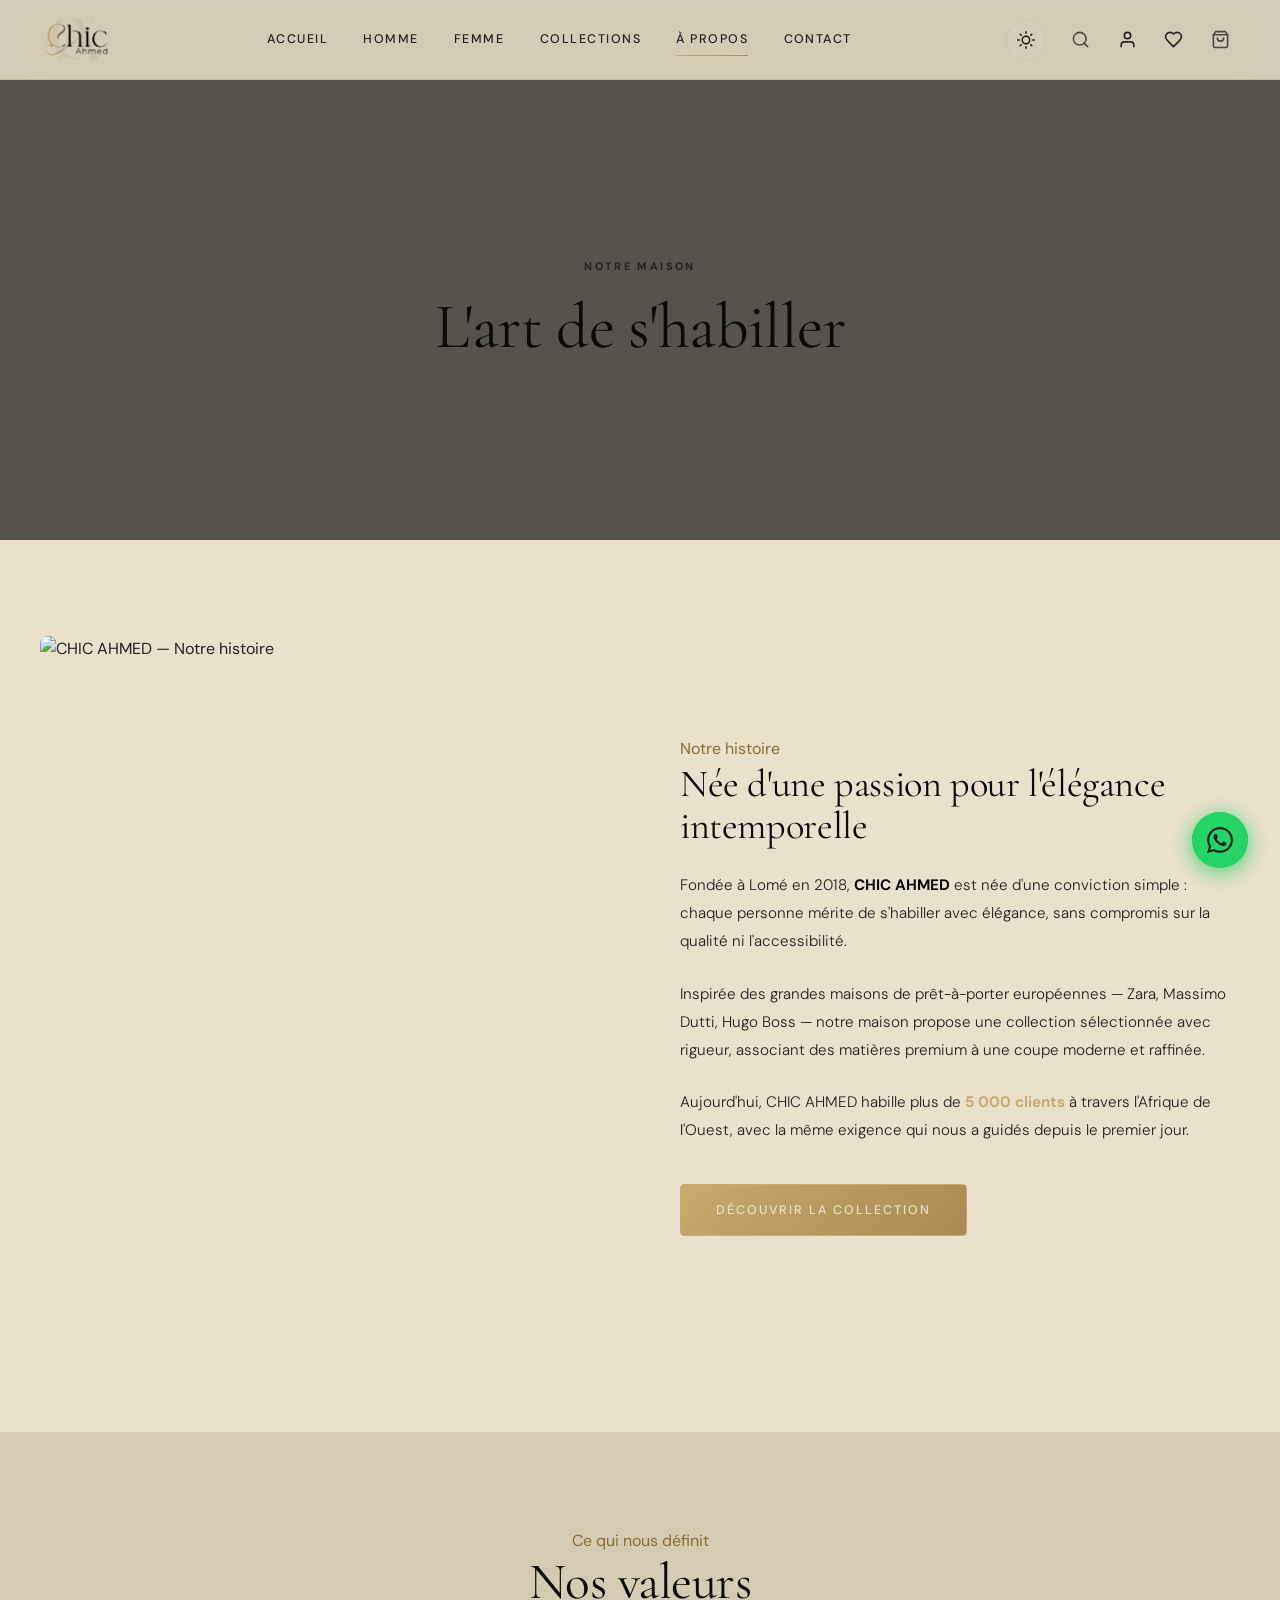
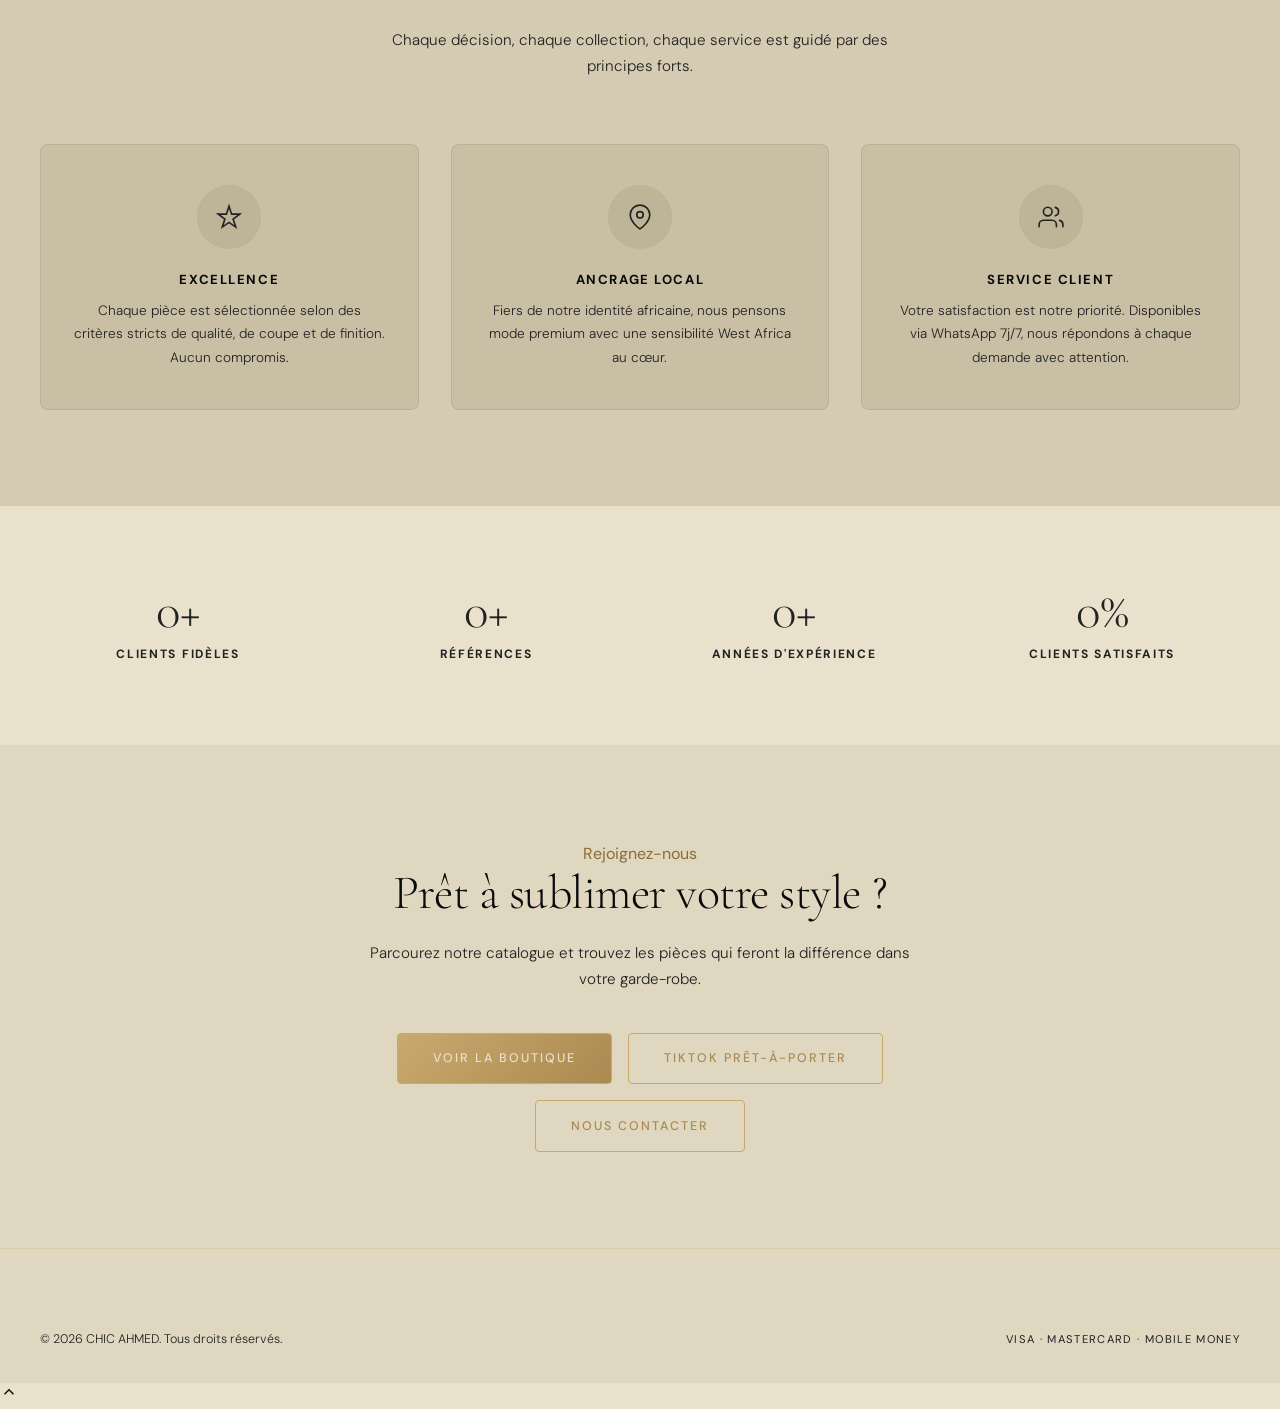
==== commit 9bf9cc7f: "Add files via upload" ====
--- a/apropos.html
+++ b/apropos.html
@@ -1,217 +1,225 @@
-<!DOCTYPE html>
-<html lang="fr">
-<head>
-  <meta charset="UTF-8">
-  <meta name="viewport" content="width=device-width, initial-scale=1.0">
-  <meta name="description" content="À propos de CHIC AHMED — Notre histoire, nos valeurs, notre engagement pour la mode de luxe accessible.">
-  <title>À Propos | CHIC AHMED</title>
-  <link rel="preconnect" href="https://fonts.googleapis.com">
-  <link rel="preconnect" href="https://fonts.gstatic.com" crossorigin>
-  <link rel="stylesheet" href="css/style.css">
-  <link rel="stylesheet" href="css/pages.css">
-  <link rel="stylesheet" href="css/responsive.css">
-</head>
-<body>
-
-  <!-- HEADER -->
-  <header class="header" id="header">
-    <div class="container navbar">
-      <button class="menu-toggle" aria-label="Menu"><span></span><span></span><span></span></button>
-      <a href="index.html" class="logo">CHIC <span>AHMED</span></a>
-      <nav class="nav-links">
-        <a href="index.html" class="nav-link">Accueil</a>
-        <a href="boutique.html?gender=homme" class="nav-link">Homme</a>
-        <a href="boutique.html?gender=femme" class="nav-link">Femme</a>
-        <a href="boutique.html" class="nav-link">Collections</a>
-        <a href="apropos.html" class="nav-link active">À Propos</a>
-        <a href="contact.html" class="nav-link">Contact</a>
-      </nav>
-      <div class="nav-actions">
-        <button class="nav-icon-btn" data-search-open aria-label="Rechercher">
-          <svg width="19" height="19" viewBox="0 0 24 24" fill="none" stroke="currentColor" stroke-width="2" stroke-linecap="round"><circle cx="11" cy="11" r="8"/><line x1="21" y1="21" x2="16.65" y2="16.65"/></svg>
-        </button>
-        <a href="connexion.html" class="nav-icon-btn" aria-label="Mon compte">
-          <svg width="19" height="19" viewBox="0 0 24 24" fill="none" stroke="currentColor" stroke-width="2" stroke-linecap="round"><path d="M20 21v-2a4 4 0 0 0-4-4H8a4 4 0 0 0-4 4v2"/><circle cx="12" cy="7" r="4"/></svg>
-        </a>
-        <a href="favoris.html" class="nav-icon-btn" style="position:relative" aria-label="Favoris">
-          <svg width="19" height="19" viewBox="0 0 24 24" fill="none" stroke="currentColor" stroke-width="2" stroke-linecap="round"><path d="M19 14c1.49-1.46 3-3.21 3-5.5A5.5 5.5 0 0 0 16.5 3c-1.76 0-3 .5-4.5 2-1.5-1.5-2.74-2-4.5-2A5.5 5.5 0 0 0 2 8.5c0 2.3 1.5 4.05 3 5.5l7 7Z"/></svg>
-          <span class="badge-count wishlist-badge">0</span>
-        </a>
-        <button class="nav-icon-btn" onclick="openCartSidebar()" style="position:relative" aria-label="Panier">
-          <svg width="19" height="19" viewBox="0 0 24 24" fill="none" stroke="currentColor" stroke-width="2" stroke-linecap="round"><path d="M6 2L3 6v14a2 2 0 0 0 2 2h14a2 2 0 0 0 2-2V6L18 2H6z"/><line x1="3" y1="6" x2="21" y2="6"/><path d="M16 10a4 4 0 0 1-8 0"/></svg>
-          <span class="badge-count cart-badge">0</span>
-        </button>
-      </div>
-    </div>
-  </header>
-
-  <div class="mobile-overlay"></div>
-  <nav class="mobile-nav">
-    <div class="mobile-nav-links">
-      <a href="index.html" class="mobile-nav-link">Accueil</a>
-      <a href="boutique.html" class="mobile-nav-link">Boutique</a>
-      <a href="apropos.html" class="mobile-nav-link">À Propos</a>
-      <a href="contact.html" class="mobile-nav-link">Contact</a>
-    </div>
-    <div class="mobile-nav-actions"><a href="connexion.html" class="btn btn-outline">Se connecter</a></div>
-  </nav>
-
-  <div id="search-modal" class="search-modal">
-    <div class="search-inner">
-      <div class="search-close"><button id="search-close-btn">&times;</button></div>
-      <div class="search-field">
-        <svg width="22" height="22" viewBox="0 0 24 24" fill="none" stroke="currentColor" stroke-width="1.8" style="color:var(--text-400);flex-shrink:0"><circle cx="11" cy="11" r="8"/><line x1="21" y1="21" x2="16.65" y2="16.65"/></svg>
-        <input type="text" id="search-input" class="search-input" placeholder="Rechercher…" autocomplete="off">
-      </div>
-      <div id="search-results" class="search-results"></div>
-    </div>
-  </div>
-
-  <div class="cart-overlay"></div>
-  <aside class="cart-sidebar">
-    <div class="cart-header"><h3>Votre Panier</h3><button class="cart-close"><svg width="20" height="20" viewBox="0 0 24 24" fill="none" stroke="currentColor" stroke-width="2"><line x1="18" y1="6" x2="6" y2="18"/><line x1="6" y1="6" x2="18" y2="18"/></svg></button></div>
-    <div class="cart-items" id="cart-items"></div>
-    <div class="cart-footer">
-      <div class="cart-subtotal"><span>Sous-total</span><span id="cart-subtotal-price">0 FCFA</span></div>
-      <a href="panier.html" class="btn btn-primary" onclick="closeCartSidebar()">Voir le panier</a>
-    </div>
-  </aside>
-
-  <!-- HERO À PROPOS -->
-  <section class="about-hero">
-    <div class="about-hero-bg" style="background-image:url('https://images.unsplash.com/photo-1558618666-fcd25c85cd64?q=80&w=1600&auto=format&fit=crop')"></div>
-    <div class="about-hero-overlay"></div>
-    <div class="about-hero-content">
-      <span class="page-header-tag">Notre maison</span>
-      <h1 class="page-header-title">L'art de s'habiller</h1>
-    </div>
-  </section>
-
-  <!-- NOTRE HISTOIRE -->
-  <section class="about-story">
-    <div class="container">
-      <div class="about-story-grid">
-        <div class="about-story-img reveal">
-          <img src="https://images.unsplash.com/photo-1515886657613-9f3515b0c78f?q=80&w=900&auto=format&fit=crop" alt="CHIC AHMED — Notre histoire" loading="lazy">
-        </div>
-        <div class="reveal" data-delay="100">
-          <span class="about-story-tag section-tag">Notre histoire</span>
-          <h2 class="about-story-title">Née d'une passion pour l'élégance intemporelle</h2>
-          <p class="about-story-text">
-            Fondée à Lomé en 2018, <strong style="color:var(--text-100)">CHIC AHMED</strong> est née d'une conviction simple : chaque personne mérite de s'habiller avec élégance, sans compromis sur la qualité ni l'accessibilité.
-          </p>
-          <p class="about-story-text">
-            Inspirée des grandes maisons de prêt-à-porter européennes — Zara, Massimo Dutti, Hugo Boss — notre maison propose une collection sélectionnée avec rigueur, associant des matières premium à une coupe moderne et raffinée.
-          </p>
-          <p class="about-story-text">
-            Aujourd'hui, CHIC AHMED habille plus de <strong style="color:var(--gold-300)">5 000 clients</strong> à travers l'Afrique de l'Ouest, avec la même exigence qui nous a guidés depuis le premier jour.
-          </p>
-          <a href="boutique.html" class="btn btn-primary" style="margin-top:1rem">
-            Découvrir la collection
-          </a>
-        </div>
-      </div>
-    </div>
-  </section>
-
-  <!-- NOS VALEURS -->
-  <section class="about-values">
-    <div class="container">
-      <div class="section-header reveal">
-        <span class="section-tag">Ce qui nous définit</span>
-        <h2 class="section-title">Nos valeurs</h2>
-        <p class="section-sub">Chaque décision, chaque collection, chaque service est guidé par des principes forts.</p>
-      </div>
-      <div class="about-values-grid">
-        <div class="about-value-card reveal">
-          <div class="about-value-icon">
-            <svg width="26" height="26" viewBox="0 0 24 24" fill="none" stroke="currentColor" stroke-width="1.5" stroke-linecap="round"><path d="M12 2l2.4 7.4H22l-6.2 4.5 2.4 7.4L12 17l-6.2 4.3 2.4-7.4L2 9.4h7.6z"/></svg>
-          </div>
-          <h3>Excellence</h3>
-          <p>Chaque pièce est sélectionnée selon des critères stricts de qualité, de coupe et de finition. Aucun compromis.</p>
-        </div>
-        <div class="about-value-card reveal" data-delay="80">
-          <div class="about-value-icon">
-            <svg width="26" height="26" viewBox="0 0 24 24" fill="none" stroke="currentColor" stroke-width="1.5" stroke-linecap="round"><path d="M21 10c0 7-9 13-9 13s-9-6-9-13a9 9 0 0 1 18 0z"/><circle cx="12" cy="10" r="3"/></svg>
-          </div>
-          <h3>Ancrage local</h3>
-          <p>Fiers de notre identité africaine, nous pensons mode premium avec une sensibilité West Africa au cœur.</p>
-        </div>
-        <div class="about-value-card reveal" data-delay="160">
-          <div class="about-value-icon">
-            <svg width="26" height="26" viewBox="0 0 24 24" fill="none" stroke="currentColor" stroke-width="1.5" stroke-linecap="round"><path d="M17 21v-2a4 4 0 0 0-4-4H5a4 4 0 0 0-4 4v2"/><circle cx="9" cy="7" r="4"/><path d="M23 21v-2a4 4 0 0 0-3-3.87"/><path d="M16 3.13a4 4 0 0 1 0 7.75"/></svg>
-          </div>
-          <h3>Service client</h3>
-          <p>Votre satisfaction est notre priorité. Disponibles via WhatsApp 7j/7, nous répondons à chaque demande avec attention.</p>
-        </div>
-      </div>
-    </div>
-  </section>
-
-  <!-- CHIFFRES -->
-  <section style="padding:5rem 0;background:var(--bg-0)">
-    <div class="container">
-      <div style="display:grid;grid-template-columns:repeat(4,1fr);gap:2rem;text-align:center" class="reveal">
-        <div>
-          <div style="font-family:var(--font-display);font-size:clamp(2.2rem,4vw,3.2rem);font-weight:300;color:var(--gold-300);line-height:1;margin-bottom:.5rem">
-            <span class="counter" data-target="5000">0</span>+
-          </div>
-          <div style="font-size:.75rem;font-weight:700;text-transform:uppercase;letter-spacing:.14em;color:var(--text-500)">Clients fidèles</div>
-        </div>
-        <div>
-          <div style="font-family:var(--font-display);font-size:clamp(2.2rem,4vw,3.2rem);font-weight:300;color:var(--gold-300);line-height:1;margin-bottom:.5rem">
-            <span class="counter" data-target="120">0</span>+
-          </div>
-          <div style="font-size:.75rem;font-weight:700;text-transform:uppercase;letter-spacing:.14em;color:var(--text-500)">Références</div>
-        </div>
-        <div>
-          <div style="font-family:var(--font-display);font-size:clamp(2.2rem,4vw,3.2rem);font-weight:300;color:var(--gold-300);line-height:1;margin-bottom:.5rem">
-            <span class="counter" data-target="6">0</span>+
-          </div>
-          <div style="font-size:.75rem;font-weight:700;text-transform:uppercase;letter-spacing:.14em;color:var(--text-500)">Années d'expérience</div>
-        </div>
-        <div>
-          <div style="font-family:var(--font-display);font-size:clamp(2.2rem,4vw,3.2rem);font-weight:300;color:var(--gold-300);line-height:1;margin-bottom:.5rem">
-            <span class="counter" data-target="98">0</span>%
-          </div>
-          <div style="font-size:.75rem;font-weight:700;text-transform:uppercase;letter-spacing:.14em;color:var(--text-500)">Clients satisfaits</div>
-        </div>
-      </div>
-    </div>
-  </section>
-
-  <!-- CTA FINAL -->
-  <section style="padding:6rem 0;background:var(--bg-1);text-align:center">
-    <div class="container" style="max-width:650px">
-      <span class="section-tag reveal">Rejoignez-nous</span>
-      <h2 style="font-family:var(--font-display);font-size:clamp(2rem,4vw,3rem);font-weight:300;color:var(--text-50);margin-bottom:1.25rem" class="reveal" data-delay="60">Prêt à sublimer votre style ?</h2>
-      <p style="color:var(--text-400);margin-bottom:2.5rem;font-size:.95rem" class="reveal" data-delay="120">Parcourez notre catalogue et trouvez les pièces qui feront la différence dans votre garde-robe.</p>
-      <div style="display:flex;gap:1rem;justify-content:center;flex-wrap:wrap" class="reveal" data-delay="180">
-        <a href="boutique.html" class="btn btn-primary">Voir la boutique</a>
-        <a href="contact.html" class="btn btn-outline">Nous contacter</a>
-      </div>
-    </div>
-  </section>
-
-  <!-- FOOTER -->
-  <footer class="footer">
-    <div class="container footer-bottom">
-      <p class="copyright">© 2026 CHIC AHMED. Tous droits réservés.</p>
-      <div class="payment-methods">VISA · MASTERCARD · MOBILE MONEY</div>
-    </div>
-  </footer>
-
-  <!-- WhatsApp float -->
-  <a href="https://wa.me/22890000000" target="_blank" rel="noopener" class="wa-float" aria-label="WhatsApp">
-    <svg width="26" height="26" viewBox="0 0 24 24" fill="currentColor"><path d="M.057 24l1.687-6.163c-1.041-1.804-1.588-3.849-1.587-5.946.003-6.556 5.338-11.891 11.893-11.891 3.181.001 6.167 1.24 8.413 3.488 2.245 2.248 3.481 5.236 3.48 8.414-.003 6.557-5.338 11.892-11.893 11.892-1.99-.001-3.951-.5-5.688-1.448l-6.305 1.654z"/></svg>
-  </a>
-
-  <button id="back-to-top" class="back-to-top" aria-label="Retour en haut">
-    <svg width="18" height="18" viewBox="0 0 24 24" fill="none" stroke="currentColor" stroke-width="2"><polyline points="18 15 12 9 6 15"/></svg>
-  </button>
-
-  <script src="js/products.js"></script>
-  <script src="js/app.js"></script>
-  <script src="js/animations.js"></script>
-</body>
-</html>
+<!DOCTYPE html>
+<html lang="fr">
+<head>
+  <meta charset="UTF-8">
+  <meta name="viewport" content="width=device-width, initial-scale=1.0">
+  <meta name="description" content="À propos de CHIC AHMED — Notre histoire, nos valeurs, notre engagement pour la mode de luxe accessible.">
+  <title>À Propos | CHIC AHMED</title>
+  <link rel="preconnect" href="https://fonts.googleapis.com">
+  <link rel="preconnect" href="https://fonts.gstatic.com" crossorigin>
+  <link rel="stylesheet" href="css/style.css">
+  <link rel="stylesheet" href="css/pages.css">
+  <link rel="stylesheet" href="css/responsive.css">
+</head>
+<body>
+
+  <!-- HEADER -->
+  <header class="header" id="header">
+    <div class="container navbar">
+      <button class="menu-toggle" aria-label="Menu"><span></span><span></span><span></span></button>
+      <a href="index.html" class="logo">
+        <img src="logo-dark.png" alt="ChicAhmed" class="logo-img logo-img-dark">
+        <img src="logo-light.png" alt="ChicAhmed" class="logo-img logo-img-light">
+      </a>
+      <nav class="nav-links">
+        <a href="index.html" class="nav-link">Accueil</a>
+        <a href="boutique.html?gender=homme" class="nav-link">Homme</a>
+        <a href="boutique.html?gender=femme" class="nav-link">Femme</a>
+        <a href="boutique.html" class="nav-link">Collections</a>
+        <a href="apropos.html" class="nav-link active">À Propos</a>
+        <a href="contact.html" class="nav-link">Contact</a>
+      </nav>
+      <div class="nav-actions">
+        <button class="theme-toggle-btn nav-icon-btn" aria-label="Changer le thème">
+          <svg class="theme-icon-moon" width="18" height="18" viewBox="0 0 24 24" fill="none" stroke="currentColor" stroke-width="2" stroke-linecap="round" stroke-linejoin="round"><path d="M21 12.79A9 9 0 1 1 11.21 3 7 7 0 0 0 21 12.79z"></path></svg>
+          <svg class="theme-icon-sun" width="18" height="18" viewBox="0 0 24 24" fill="none" stroke="currentColor" stroke-width="2" stroke-linecap="round" stroke-linejoin="round"><circle cx="12" cy="12" r="5"></circle><line x1="12" y1="1" x2="12" y2="3"></line><line x1="12" y1="21" x2="12" y2="23"></line><line x1="4.22" y1="4.22" x2="5.64" y2="5.64"></line><line x1="18.36" y1="18.36" x2="19.78" y2="19.78"></line><line x1="1" y1="12" x2="3" y2="12"></line><line x1="21" y1="12" x2="23" y2="12"></line><line x1="4.22" y1="19.78" x2="5.64" y2="18.36"></line><line x1="18.36" y1="5.64" x2="19.78" y2="4.22"></line></svg>
+        </button>
+        <button class="nav-icon-btn" data-search-open aria-label="Rechercher">
+          <svg width="19" height="19" viewBox="0 0 24 24" fill="none" stroke="currentColor" stroke-width="2" stroke-linecap="round"><circle cx="11" cy="11" r="8"/><line x1="21" y1="21" x2="16.65" y2="16.65"/></svg>
+        </button>
+        <a href="connexion.html" class="nav-icon-btn" aria-label="Mon compte">
+          <svg width="19" height="19" viewBox="0 0 24 24" fill="none" stroke="currentColor" stroke-width="2" stroke-linecap="round"><path d="M20 21v-2a4 4 0 0 0-4-4H8a4 4 0 0 0-4 4v2"/><circle cx="12" cy="7" r="4"/></svg>
+        </a>
+        <a href="favoris.html" class="nav-icon-btn" style="position:relative" aria-label="Favoris">
+          <svg width="19" height="19" viewBox="0 0 24 24" fill="none" stroke="currentColor" stroke-width="2" stroke-linecap="round"><path d="M19 14c1.49-1.46 3-3.21 3-5.5A5.5 5.5 0 0 0 16.5 3c-1.76 0-3 .5-4.5 2-1.5-1.5-2.74-2-4.5-2A5.5 5.5 0 0 0 2 8.5c0 2.3 1.5 4.05 3 5.5l7 7Z"/></svg>
+          <span class="badge-count wishlist-badge">0</span>
+        </a>
+        <button class="nav-icon-btn" onclick="openCartSidebar()" style="position:relative" aria-label="Panier">
+          <svg width="19" height="19" viewBox="0 0 24 24" fill="none" stroke="currentColor" stroke-width="2" stroke-linecap="round"><path d="M6 2L3 6v14a2 2 0 0 0 2 2h14a2 2 0 0 0 2-2V6L18 2H6z"/><line x1="3" y1="6" x2="21" y2="6"/><path d="M16 10a4 4 0 0 1-8 0"/></svg>
+          <span class="badge-count cart-badge">0</span>
+        </button>
+      </div>
+    </div>
+  </header>
+
+  <div class="mobile-overlay"></div>
+  <nav class="mobile-nav">
+    <div class="mobile-nav-links">
+      <a href="index.html" class="mobile-nav-link">Accueil</a>
+      <a href="boutique.html" class="mobile-nav-link">Boutique</a>
+      <a href="apropos.html" class="mobile-nav-link">À Propos</a>
+      <a href="contact.html" class="mobile-nav-link">Contact</a>
+    </div>
+    <div class="mobile-nav-actions"><a href="connexion.html" class="btn btn-outline">Se connecter</a></div>
+  </nav>
+
+  <div id="search-modal" class="search-modal">
+    <div class="search-inner">
+      <div class="search-close"><button id="search-close-btn">&times;</button></div>
+      <div class="search-field">
+        <svg width="22" height="22" viewBox="0 0 24 24" fill="none" stroke="currentColor" stroke-width="1.8" style="color:var(--text-400);flex-shrink:0"><circle cx="11" cy="11" r="8"/><line x1="21" y1="21" x2="16.65" y2="16.65"/></svg>
+        <input type="text" id="search-input" class="search-input" placeholder="Rechercher…" autocomplete="off">
+      </div>
+      <div id="search-results" class="search-results"></div>
+    </div>
+  </div>
+
+  <div class="cart-overlay"></div>
+  <aside class="cart-sidebar">
+    <div class="cart-header"><h3>Votre Panier</h3><button class="cart-close"><svg width="20" height="20" viewBox="0 0 24 24" fill="none" stroke="currentColor" stroke-width="2"><line x1="18" y1="6" x2="6" y2="18"/><line x1="6" y1="6" x2="18" y2="18"/></svg></button></div>
+    <div class="cart-items" id="cart-items"></div>
+    <div class="cart-footer">
+      <div class="cart-subtotal"><span>Sous-total</span><span id="cart-subtotal-price">0 FCFA</span></div>
+      <a href="panier.html" class="btn btn-primary" onclick="closeCartSidebar()">Voir le panier</a>
+    </div>
+  </aside>
+
+  <!-- HERO À PROPOS -->
+  <section class="about-hero">
+    <div class="about-hero-bg" style="background-image:url('https://images.unsplash.com/photo-1558618666-fcd25c85cd64?q=80&w=1600&auto=format&fit=crop')"></div>
+    <div class="about-hero-overlay"></div>
+    <div class="about-hero-content">
+      <span class="page-header-tag">Notre maison</span>
+      <h1 class="page-header-title">L'art de s'habiller</h1>
+    </div>
+  </section>
+
+  <!-- NOTRE HISTOIRE -->
+  <section class="about-story">
+    <div class="container">
+      <div class="about-story-grid">
+        <div class="about-story-img reveal">
+          <img src="https://images.unsplash.com/photo-1515886657613-9f3515b0c78f?q=80&w=900&auto=format&fit=crop" alt="CHIC AHMED — Notre histoire" loading="lazy">
+        </div>
+        <div class="reveal" data-delay="100">
+          <span class="about-story-tag section-tag">Notre histoire</span>
+          <h2 class="about-story-title">Née d'une passion pour l'élégance intemporelle</h2>
+          <p class="about-story-text">
+            Fondée à Lomé en 2018, <strong style="color:var(--text-100)">CHIC AHMED</strong> est née d'une conviction simple : chaque personne mérite de s'habiller avec élégance, sans compromis sur la qualité ni l'accessibilité.
+          </p>
+          <p class="about-story-text">
+            Inspirée des grandes maisons de prêt-à-porter européennes — Zara, Massimo Dutti, Hugo Boss — notre maison propose une collection sélectionnée avec rigueur, associant des matières premium à une coupe moderne et raffinée.
+          </p>
+          <p class="about-story-text">
+            Aujourd'hui, CHIC AHMED habille plus de <strong style="color:var(--gold-300)">5 000 clients</strong> à travers l'Afrique de l'Ouest, avec la même exigence qui nous a guidés depuis le premier jour.
+          </p>
+          <a href="boutique.html" class="btn btn-primary" style="margin-top:1rem">
+            Découvrir la collection
+          </a>
+        </div>
+      </div>
+    </div>
+  </section>
+
+  <!-- NOS VALEURS -->
+  <section class="about-values">
+    <div class="container">
+      <div class="section-header reveal">
+        <span class="section-tag">Ce qui nous définit</span>
+        <h2 class="section-title">Nos valeurs</h2>
+        <p class="section-sub">Chaque décision, chaque collection, chaque service est guidé par des principes forts.</p>
+      </div>
+      <div class="about-values-grid">
+        <div class="about-value-card reveal">
+          <div class="about-value-icon">
+            <svg width="26" height="26" viewBox="0 0 24 24" fill="none" stroke="currentColor" stroke-width="1.5" stroke-linecap="round"><path d="M12 2l2.4 7.4H22l-6.2 4.5 2.4 7.4L12 17l-6.2 4.3 2.4-7.4L2 9.4h7.6z"/></svg>
+          </div>
+          <h3>Excellence</h3>
+          <p>Chaque pièce est sélectionnée selon des critères stricts de qualité, de coupe et de finition. Aucun compromis.</p>
+        </div>
+        <div class="about-value-card reveal" data-delay="80">
+          <div class="about-value-icon">
+            <svg width="26" height="26" viewBox="0 0 24 24" fill="none" stroke="currentColor" stroke-width="1.5" stroke-linecap="round"><path d="M21 10c0 7-9 13-9 13s-9-6-9-13a9 9 0 0 1 18 0z"/><circle cx="12" cy="10" r="3"/></svg>
+          </div>
+          <h3>Ancrage local</h3>
+          <p>Fiers de notre identité africaine, nous pensons mode premium avec une sensibilité West Africa au cœur.</p>
+        </div>
+        <div class="about-value-card reveal" data-delay="160">
+          <div class="about-value-icon">
+            <svg width="26" height="26" viewBox="0 0 24 24" fill="none" stroke="currentColor" stroke-width="1.5" stroke-linecap="round"><path d="M17 21v-2a4 4 0 0 0-4-4H5a4 4 0 0 0-4 4v2"/><circle cx="9" cy="7" r="4"/><path d="M23 21v-2a4 4 0 0 0-3-3.87"/><path d="M16 3.13a4 4 0 0 1 0 7.75"/></svg>
+          </div>
+          <h3>Service client</h3>
+          <p>Votre satisfaction est notre priorité. Disponibles via WhatsApp 7j/7, nous répondons à chaque demande avec attention.</p>
+        </div>
+      </div>
+    </div>
+  </section>
+
+  <!-- CHIFFRES -->
+  <section style="padding:5rem 0;background:var(--bg-0)">
+    <div class="container">
+      <div style="display:grid;grid-template-columns:repeat(4,1fr);gap:2rem;text-align:center" class="reveal">
+        <div>
+          <div style="font-family:var(--font-display);font-size:clamp(2.2rem,4vw,3.2rem);font-weight:300;color:var(--gold-300);line-height:1;margin-bottom:.5rem">
+            <span class="counter" data-target="200">0</span>+
+          </div>
+          <div style="font-size:.75rem;font-weight:700;text-transform:uppercase;letter-spacing:.14em;color:var(--text-500)">Clients fidèles</div>
+        </div>
+        <div>
+          <div style="font-family:var(--font-display);font-size:clamp(2.2rem,4vw,3.2rem);font-weight:300;color:var(--gold-300);line-height:1;margin-bottom:.5rem">
+            <span class="counter" data-target="120">0</span>+
+          </div>
+          <div style="font-size:.75rem;font-weight:700;text-transform:uppercase;letter-spacing:.14em;color:var(--text-500)">Références</div>
+        </div>
+        <div>
+          <div style="font-family:var(--font-display);font-size:clamp(2.2rem,4vw,3.2rem);font-weight:300;color:var(--gold-300);line-height:1;margin-bottom:.5rem">
+            <span class="counter" data-target="6">0</span>+
+          </div>
+          <div style="font-size:.75rem;font-weight:700;text-transform:uppercase;letter-spacing:.14em;color:var(--text-500)">Années d'expérience</div>
+        </div>
+        <div>
+          <div style="font-family:var(--font-display);font-size:clamp(2.2rem,4vw,3.2rem);font-weight:300;color:var(--gold-300);line-height:1;margin-bottom:.5rem">
+            <span class="counter" data-target="98">0</span>%
+          </div>
+          <div style="font-size:.75rem;font-weight:700;text-transform:uppercase;letter-spacing:.14em;color:var(--text-500)">Clients satisfaits</div>
+        </div>
+      </div>
+    </div>
+  </section>
+
+  <!-- CTA FINAL -->
+  <section style="padding:6rem 0;background:var(--bg-1);text-align:center">
+    <div class="container" style="max-width:650px">
+      <span class="section-tag reveal">Rejoignez-nous</span>
+      <h2 style="font-family:var(--font-display);font-size:clamp(2rem,4vw,3rem);font-weight:300;color:var(--text-50);margin-bottom:1.25rem" class="reveal" data-delay="60">Prêt à sublimer votre style ?</h2>
+      <p style="color:var(--text-400);margin-bottom:2.5rem;font-size:.95rem" class="reveal" data-delay="120">Parcourez notre catalogue et trouvez les pièces qui feront la différence dans votre garde-robe.</p>
+      <div style="display:flex;gap:1rem;justify-content:center;flex-wrap:wrap" class="reveal" data-delay="180">
+        <a href="boutique.html" class="btn btn-primary">Voir la boutique</a>
+        <a href="https://vm.tiktok.com/ZN8J6RQVL/" target="_blank" rel="noopener" class="btn btn-outline">TikTok Prêt-à-Porter</a>
+        <a href="contact.html" class="btn btn-outline">Nous contacter</a>
+      </div>
+    </div>
+  </section>
+
+  <!-- FOOTER -->
+  <footer class="footer">
+    <div class="container footer-bottom">
+      <p class="copyright">© 2026 CHIC AHMED. Tous droits réservés.</p>
+      <div class="payment-methods">VISA · MASTERCARD · MOBILE MONEY</div>
+    </div>
+  </footer>
+
+  <!-- WhatsApp float -->
+  <a href="https://wa.me/22890000000" target="_blank" rel="noopener" class="wa-float" aria-label="WhatsApp">
+    <svg width="26" height="26" viewBox="0 0 24 24" fill="currentColor"><path d="M.057 24l1.687-6.163c-1.041-1.804-1.588-3.849-1.587-5.946.003-6.556 5.338-11.891 11.893-11.891 3.181.001 6.167 1.24 8.413 3.488 2.245 2.248 3.481 5.236 3.48 8.414-.003 6.557-5.338 11.892-11.893 11.892-1.99-.001-3.951-.5-5.688-1.448l-6.305 1.654z"/></svg>
+  </a>
+
+  <button id="back-to-top" class="back-to-top" aria-label="Retour en haut">
+    <svg width="18" height="18" viewBox="0 0 24 24" fill="none" stroke="currentColor" stroke-width="2"><polyline points="18 15 12 9 6 15"/></svg>
+  </button>
+
+  <script src="js/products.js"></script>
+  <script src="js/app.js"></script>
+  <script src="js/animations.js"></script>
+</body>
+</html>
--- a/css/style.css
+++ b/css/style.css
@@ -19,14 +19,14 @@
   --gold-400: #aa8a50;
   --gold-500: #8b6d34;
 
-  --cream: #f5f0e8;
-  --cream-dim: #d4cfc7;
-
-  --text-100: #ffffff;
-  --text-200: #e0ddd8;
-  --text-300: #b0aca6;
-  --text-400: #706c66;
-  --text-500: #3a3835;
+  --cream: #fcf9f2;
+  --cream-dim: #e0d9cc;
+
+  --text-100: #f5edd8; /* Warm champagne white */
+  --text-200: #e0d9cc; /* Warm cream-gold text */
+  --text-300: #b8af9f; /* Warm dim text */
+  --text-400: #7a7266;
+  --text-500: #423e38;
 
   --border-gold: rgba(201, 169, 110, 0.25);
   --border-subtle: rgba(255, 255, 255, 0.06);
@@ -1296,3 +1296,307 @@
   background: rgba(201, 169, 110, 0.25);
   color: var(--gold-100);
 }
+
+/* ==========================================================================
+   THEME SWITCHING (LIGHT THEME OVERRIDES)
+   ========================================================================== */
+body.light-theme {
+  --bg-0: #eae1cc;       /* Warm champagne gold background */
+  --bg-1: #dfd7c0;
+  --bg-2: #d4cbb2;
+  --bg-3: #c9bfa5;
+  --bg-4: #beb498;
+  --bg-hover: #d2c8b0;
+  
+  --text-100: #080808;   /* Black text */
+  --text-200: #1a1a1a;
+  --text-300: #4a4845;
+  --text-400: #706c66;
+  --text-500: #b0aca6;
+  
+  --border-subtle: rgba(0, 0, 0, 0.08);
+  --border-light: rgba(0, 0, 0, 0.15);
+  
+  --cream: #080808;
+  --cream-dim: #3a3835;
+  --glass: rgba(234, 225, 204, 0.85);
+  --glass-border: rgba(160, 132, 79, 0.25);
+  
+  /* Gold adjustments for contrast */
+  --gold-100: #8b6d34;
+  --gold-200: #aa8a50;
+  --gold-400: #e8c882;
+}
+
+/* Header scrolled and button hover overrides for Light Theme */
+body.light-theme .header.scrolled {
+  background: rgba(234, 225, 204, 0.98) !important;
+  border-bottom-color: rgba(160, 132, 79, 0.4) !important;
+}
+body.light-theme .nav-icon-btn:hover {
+  background: rgba(0, 0, 0, 0.06) !important;
+}
+
+/* Complete Text & Typography Visibility Overrides for Light Theme */
+body.light-theme {
+  color: #111111 !important;
+}
+
+body.light-theme h1,
+body.light-theme h2,
+body.light-theme h3,
+body.light-theme h4,
+body.light-theme h5,
+body.light-theme h6,
+body.light-theme .section-title,
+body.light-theme .product-name,
+body.light-theme .product-title,
+body.light-theme .cart-title,
+body.light-theme .page-title,
+body.light-theme .why-title,
+body.light-theme .welcome-title,
+body.light-theme .footer-col h4,
+body.light-theme .hero-title {
+  color: #0a0a0a !important;
+}
+
+body.light-theme p,
+body.light-theme span,
+body.light-theme div:not(.logo-img):not(.social-btn),
+body.light-theme li,
+body.light-theme a:not(.btn):not(.social-btn):not(.logo),
+body.light-theme .section-sub,
+body.light-theme .product-desc,
+body.light-theme .why-card p,
+body.light-theme .testimonial-quote,
+body.light-theme .testimonial-author span,
+body.light-theme .footer p,
+body.light-theme .footer a,
+body.light-theme .footer-bottom p,
+body.light-theme .mobile-nav-link,
+body.light-theme .contact-info-item p,
+body.light-theme .contact-info-item span,
+body.light-theme .form-group label,
+body.light-theme .form-group input,
+body.light-theme .form-group textarea,
+body.light-theme .newsletter-text,
+body.light-theme .stat-label {
+  color: #222222 !important;
+}
+
+body.light-theme .form-group input::placeholder,
+body.light-theme .form-group textarea::placeholder,
+body.light-theme .newsletter-field input::placeholder {
+  color: #666666 !important;
+}
+
+body.light-theme .stat-number,
+body.light-theme .product-price,
+body.light-theme .price,
+body.light-theme .section-tag,
+body.light-theme .welcome-ornament {
+  color: #8b6d34 !important;
+}
+
+body.light-theme .why-card,
+body.light-theme .testimonial-card,
+body.light-theme .product-card,
+body.light-theme .cat-card,
+body.light-theme .contact-form,
+body.light-theme .contact-info-card,
+body.light-theme .welcome-box,
+body.light-theme .cart-sidebar,
+body.light-theme .mobile-nav {
+  background: rgba(255, 255, 255, 0.75) !important;
+  border-color: rgba(160, 132, 79, 0.3) !important;
+  color: #111111 !important;
+}
+
+body.light-theme .social-btn {
+  background: rgba(0, 0, 0, 0.06) !important;
+  color: #111111 !important;
+  border-color: rgba(160, 132, 79, 0.3) !important;
+}
+
+body.light-theme .social-btn:hover {
+  background: #8b6d34 !important;
+  color: #ffffff !important;
+}
+
+/* Logo visibility */
+.logo-img-dark {
+  display: none !important;
+}
+.logo-img-light {
+  display: block !important;
+}
+
+body.light-theme .logo-img-dark {
+  display: block !important;
+}
+body.light-theme .logo-img-light {
+  display: none !important;
+}
+
+.logo-img {
+  height: 42px;
+  width: auto;
+  object-fit: contain;
+  transition: opacity 0.3s ease;
+}
+.logo:hover .logo-img {
+  opacity: 0.8;
+}
+
+/* Footer & Auth logo adjustments */
+.footer-logo .logo-img,
+.auth-logo .logo-img {
+  height: 36px;
+}
+
+/* Theme Toggle Button Styling */
+.theme-toggle-btn {
+  display: flex;
+  align-items: center;
+  justify-content: center;
+  width: 40px;
+  height: 40px;
+  border-radius: 50%;
+  color: var(--text-200);
+  border: 1px solid var(--border-gold);
+  background: rgba(255, 255, 255, 0.03);
+  cursor: pointer;
+  transition: var(--transition-fast);
+  margin-right: 0.5rem;
+}
+.theme-toggle-btn:hover {
+  background: rgba(201, 169, 110, 0.1);
+  color: var(--gold-300);
+  border-color: var(--gold-300);
+}
+
+/* Toggle icon display */
+.theme-toggle-btn .theme-icon-sun {
+  display: none;
+}
+.theme-toggle-btn .theme-icon-moon {
+  display: block;
+}
+
+body.light-theme .theme-toggle-btn .theme-icon-sun {
+  display: block;
+}
+body.light-theme .theme-toggle-btn .theme-icon-moon {
+  display: none;
+}
+
+/* ==========================================================================
+   TIKTOK PRÊT-À-PORTER BANNER & SECTION
+   ========================================================================== */
+.tiktok-section {
+  padding: 4rem 0;
+  position: relative;
+}
+
+.tiktok-card {
+  background: linear-gradient(135deg, rgba(20, 20, 20, 0.95), rgba(10, 10, 10, 0.98));
+  border: 1px solid var(--gold-300);
+  border-radius: var(--radius-lg);
+  padding: clamp(2rem, 5vw, 3.5rem) clamp(1.5rem, 4vw, 3rem);
+  text-align: center;
+  position: relative;
+  overflow: hidden;
+  box-shadow: 0 15px 50px rgba(0, 0, 0, 0.5), 0 0 30px rgba(201, 169, 110, 0.12);
+}
+
+.tiktok-card::before {
+  content: '';
+  position: absolute;
+  top: -50%;
+  left: -50%;
+  width: 200%;
+  height: 200%;
+  background: radial-gradient(circle at center, rgba(201, 169, 110, 0.12) 0%, transparent 60%);
+  pointer-events: none;
+}
+
+.tiktok-badge {
+  display: inline-flex;
+  align-items: center;
+  gap: 0.5rem;
+  background: rgba(201, 169, 110, 0.15);
+  color: var(--gold-200);
+  border: 1px solid rgba(201, 169, 110, 0.3);
+  padding: 0.4rem 1.2rem;
+  border-radius: 50px;
+  font-size: 0.78rem;
+  font-weight: 600;
+  letter-spacing: 0.1em;
+  text-transform: uppercase;
+  margin-bottom: 1.25rem;
+}
+
+.tiktok-title {
+  font-family: var(--font-display);
+  font-size: clamp(1.8rem, 4vw, 2.8rem);
+  color: var(--text-100);
+  margin-bottom: 1.5rem;
+  line-height: 1.2;
+}
+
+.btn-tiktok {
+  display: inline-flex;
+  align-items: center;
+  justify-content: center;
+  gap: 0.75rem;
+  background: linear-gradient(135deg, #000000, #1a1a1a);
+  color: #ffffff !important;
+  border: 1px solid var(--gold-300);
+  padding: 1rem 2.2rem;
+  border-radius: 50px;
+  font-size: 0.92rem;
+  font-weight: 600;
+  letter-spacing: 0.05em;
+  text-decoration: none;
+  transition: all 0.35s ease;
+  box-shadow: 0 6px 20px rgba(0, 0, 0, 0.4), 0 0 15px rgba(201, 169, 110, 0.2);
+  margin-bottom: 1.5rem;
+}
+
+.btn-tiktok:hover {
+  background: linear-gradient(135deg, var(--gold-300), var(--gold-200));
+  color: #080808 !important;
+  border-color: var(--gold-200);
+  transform: translateY(-3px);
+  box-shadow: 0 10px 30px rgba(201, 169, 110, 0.4);
+}
+
+.tiktok-description {
+  font-size: clamp(0.92rem, 2vw, 1.08rem);
+  color: var(--text-200);
+  max-width: 750px;
+  margin: 0 auto;
+  line-height: 1.75;
+  background: rgba(255, 255, 255, 0.03);
+  padding: 1.25rem 1.75rem;
+  border-radius: var(--radius-md);
+  border: 1px solid rgba(201, 169, 110, 0.15);
+}
+
+body.light-theme .tiktok-card {
+  background: linear-gradient(135deg, rgba(245, 237, 216, 0.98), rgba(234, 225, 204, 0.95));
+  border-color: rgba(160, 132, 79, 0.35);
+  box-shadow: 0 15px 40px rgba(0, 0, 0, 0.08);
+}
+
+body.light-theme .tiktok-title {
+  color: #111111;
+}
+
+body.light-theme .tiktok-description {
+  color: #222222;
+  background: rgba(0, 0, 0, 0.03);
+  border-color: rgba(160, 132, 79, 0.2);
+}
+
+
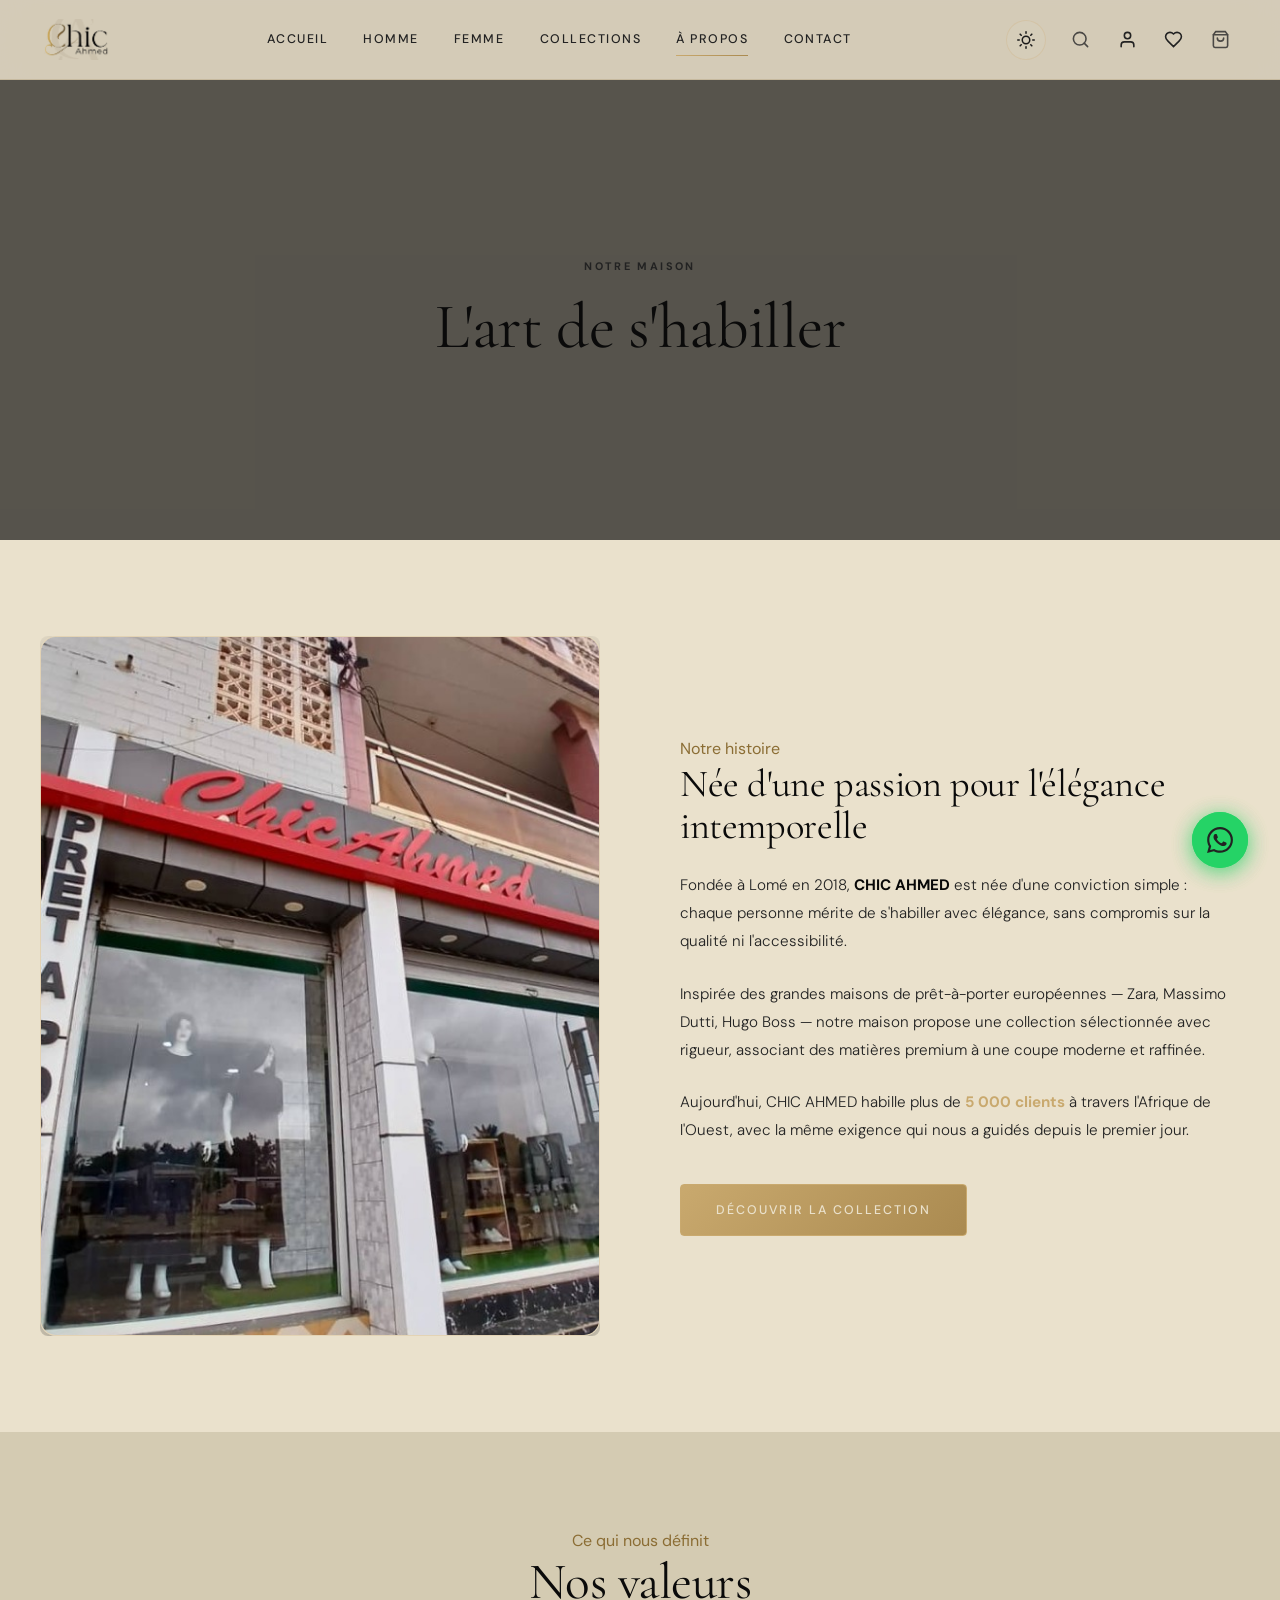
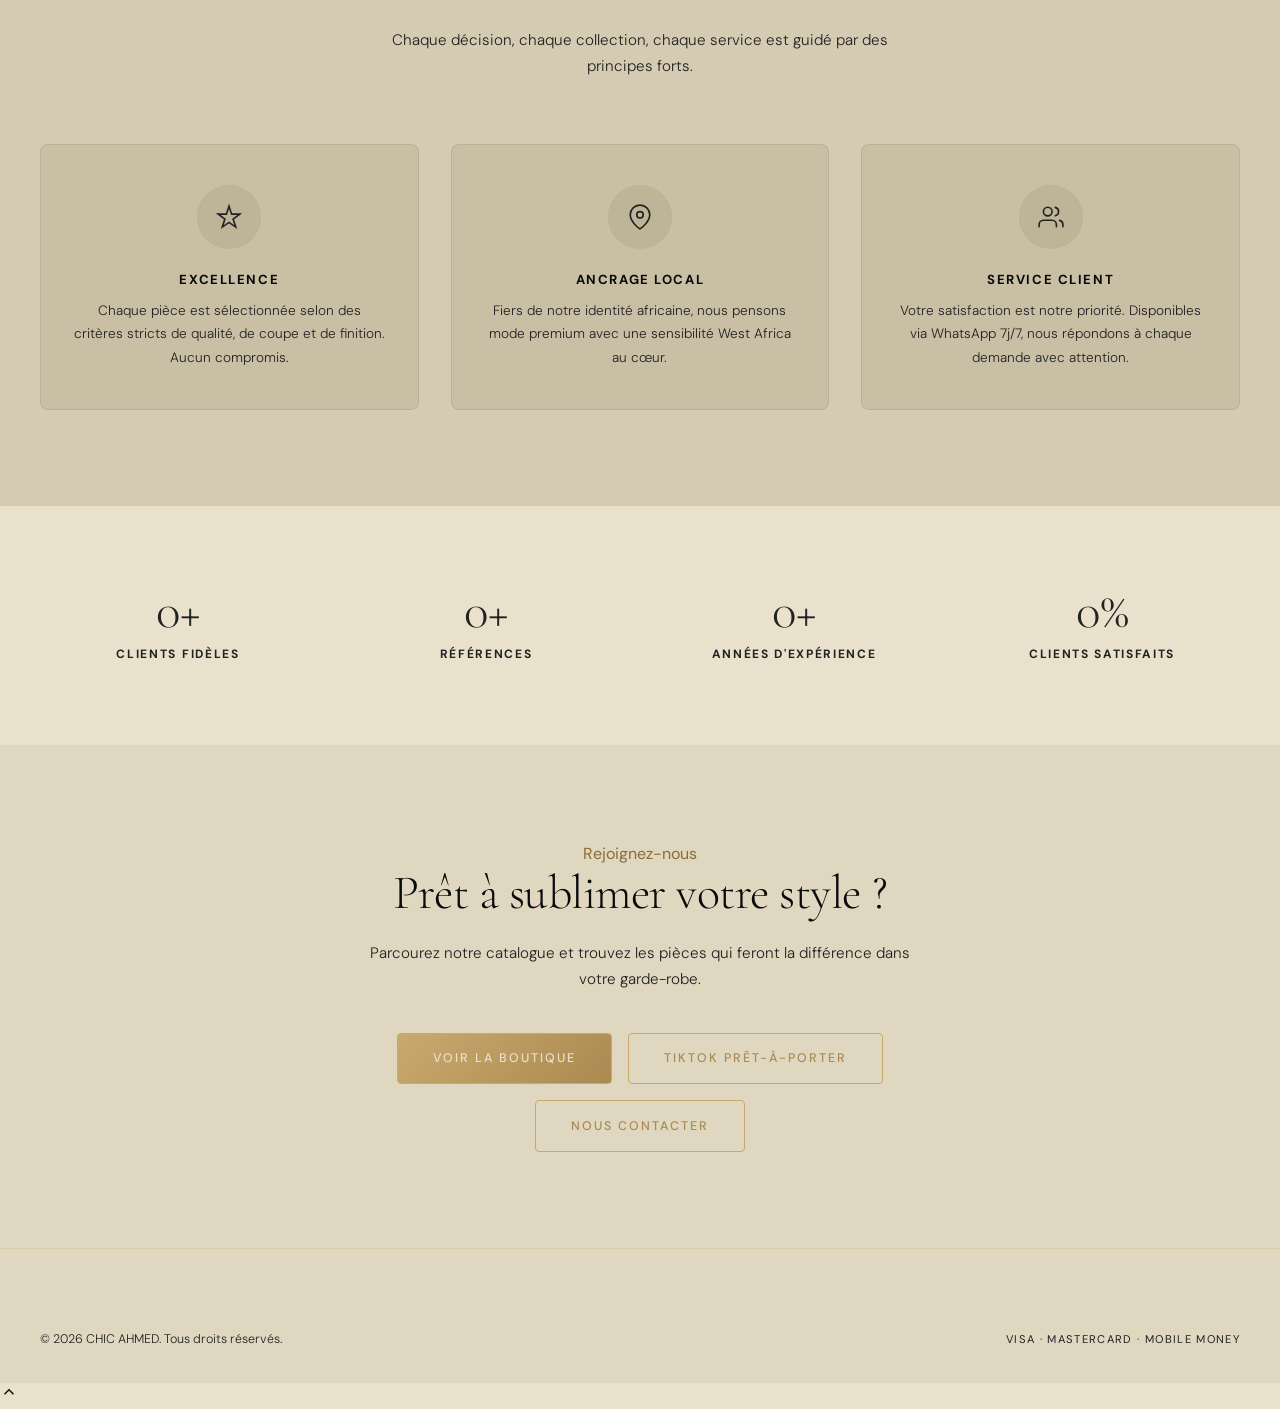
==== commit 7c5af40c: "Add files via upload" ====
--- a/apropos.html
+++ b/apropos.html
@@ -99,7 +99,7 @@
     <div class="container">
       <div class="about-story-grid">
         <div class="about-story-img reveal">
-          <img src="https://images.unsplash.com/photo-1515886657613-9f3515b0c78f?q=80&w=900&auto=format&fit=crop" alt="CHIC AHMED — Notre histoire" loading="lazy">
+          <img src="magasin-chicahmed.jpg" alt="CHIC AHMED — Notre Boutique Physique Prêt-à-Porter" loading="lazy" style="border-radius:var(--radius-lg);box-shadow:0 15px 40px rgba(0,0,0,0.4);border:1px solid var(--border-gold)">
         </div>
         <div class="reveal" data-delay="100">
           <span class="about-story-tag section-tag">Notre histoire</span>
--- a/css/style.css
+++ b/css/style.css
@@ -1599,4 +1599,135 @@
   border-color: rgba(160, 132, 79, 0.2);
 }
 
-
+/* ==========================================================================
+   BOUTIQUE PHYSIQUE SHOWROOM SECTION
+   ========================================================================== */
+.store-section {
+  padding: 5rem 0;
+  position: relative;
+}
+
+.store-grid {
+  display: grid;
+  grid-template-columns: 1fr;
+  gap: 3rem;
+  align-items: center;
+}
+
+@media (min-width: 900px) {
+  .store-grid {
+    grid-template-columns: 1.1fr 0.9fr;
+  }
+}
+
+.store-image-wrap {
+  position: relative;
+  border-radius: var(--radius-lg);
+  overflow: hidden;
+  box-shadow: 0 20px 50px rgba(0, 0, 0, 0.5), 0 0 30px rgba(201, 169, 110, 0.15);
+  border: 1px solid var(--border-gold);
+}
+
+.store-image {
+  width: 100%;
+  max-height: 520px;
+  object-fit: cover;
+  display: block;
+  transition: transform 0.6s ease;
+}
+
+.store-image-wrap:hover .store-image {
+  transform: scale(1.03);
+}
+
+.store-badge {
+  position: absolute;
+  bottom: 1.5rem;
+  left: 1.5rem;
+  display: inline-flex;
+  align-items: center;
+  gap: 0.5rem;
+  background: rgba(10, 10, 10, 0.85);
+  backdrop-filter: blur(10px);
+  color: var(--gold-200);
+  border: 1px solid var(--border-gold);
+  padding: 0.6rem 1.2rem;
+  border-radius: 50px;
+  font-size: 0.85rem;
+  font-weight: 600;
+}
+
+.store-content {
+  display: flex;
+  flex-direction: column;
+  gap: 1.25rem;
+}
+
+.store-desc {
+  font-size: 1.05rem;
+  line-height: 1.7;
+  color: var(--text-200);
+}
+
+.store-details {
+  display: flex;
+  flex-direction: column;
+  gap: 1rem;
+  background: rgba(255, 255, 255, 0.03);
+  border: 1px solid rgba(201, 169, 110, 0.2);
+  border-radius: var(--radius-md);
+  padding: 1.25rem 1.5rem;
+}
+
+.store-detail-item {
+  display: flex;
+  align-items: flex-start;
+  gap: 0.85rem;
+  color: var(--text-200);
+}
+
+.store-detail-item svg {
+  color: var(--gold-300);
+  flex-shrink: 0;
+  margin-top: 0.2rem;
+}
+
+.store-detail-item strong {
+  display: block;
+  color: var(--text-100);
+  font-size: 0.95rem;
+}
+
+.store-detail-item span {
+  font-size: 0.9rem;
+}
+
+body.light-theme .store-image-wrap {
+  box-shadow: 0 15px 40px rgba(0, 0, 0, 0.1);
+  border-color: rgba(160, 132, 79, 0.35);
+}
+
+body.light-theme .store-badge {
+  background: rgba(245, 237, 216, 0.9);
+  color: #8b6d34;
+  border-color: rgba(160, 132, 79, 0.4);
+}
+
+body.light-theme .store-desc {
+  color: #222222;
+}
+
+body.light-theme .store-details {
+  background: rgba(255, 255, 255, 0.7);
+  border-color: rgba(160, 132, 79, 0.25);
+}
+
+body.light-theme .store-detail-item strong {
+  color: #0a0a0a;
+}
+
+body.light-theme .store-detail-item span {
+  color: #333333;
+}
+
+
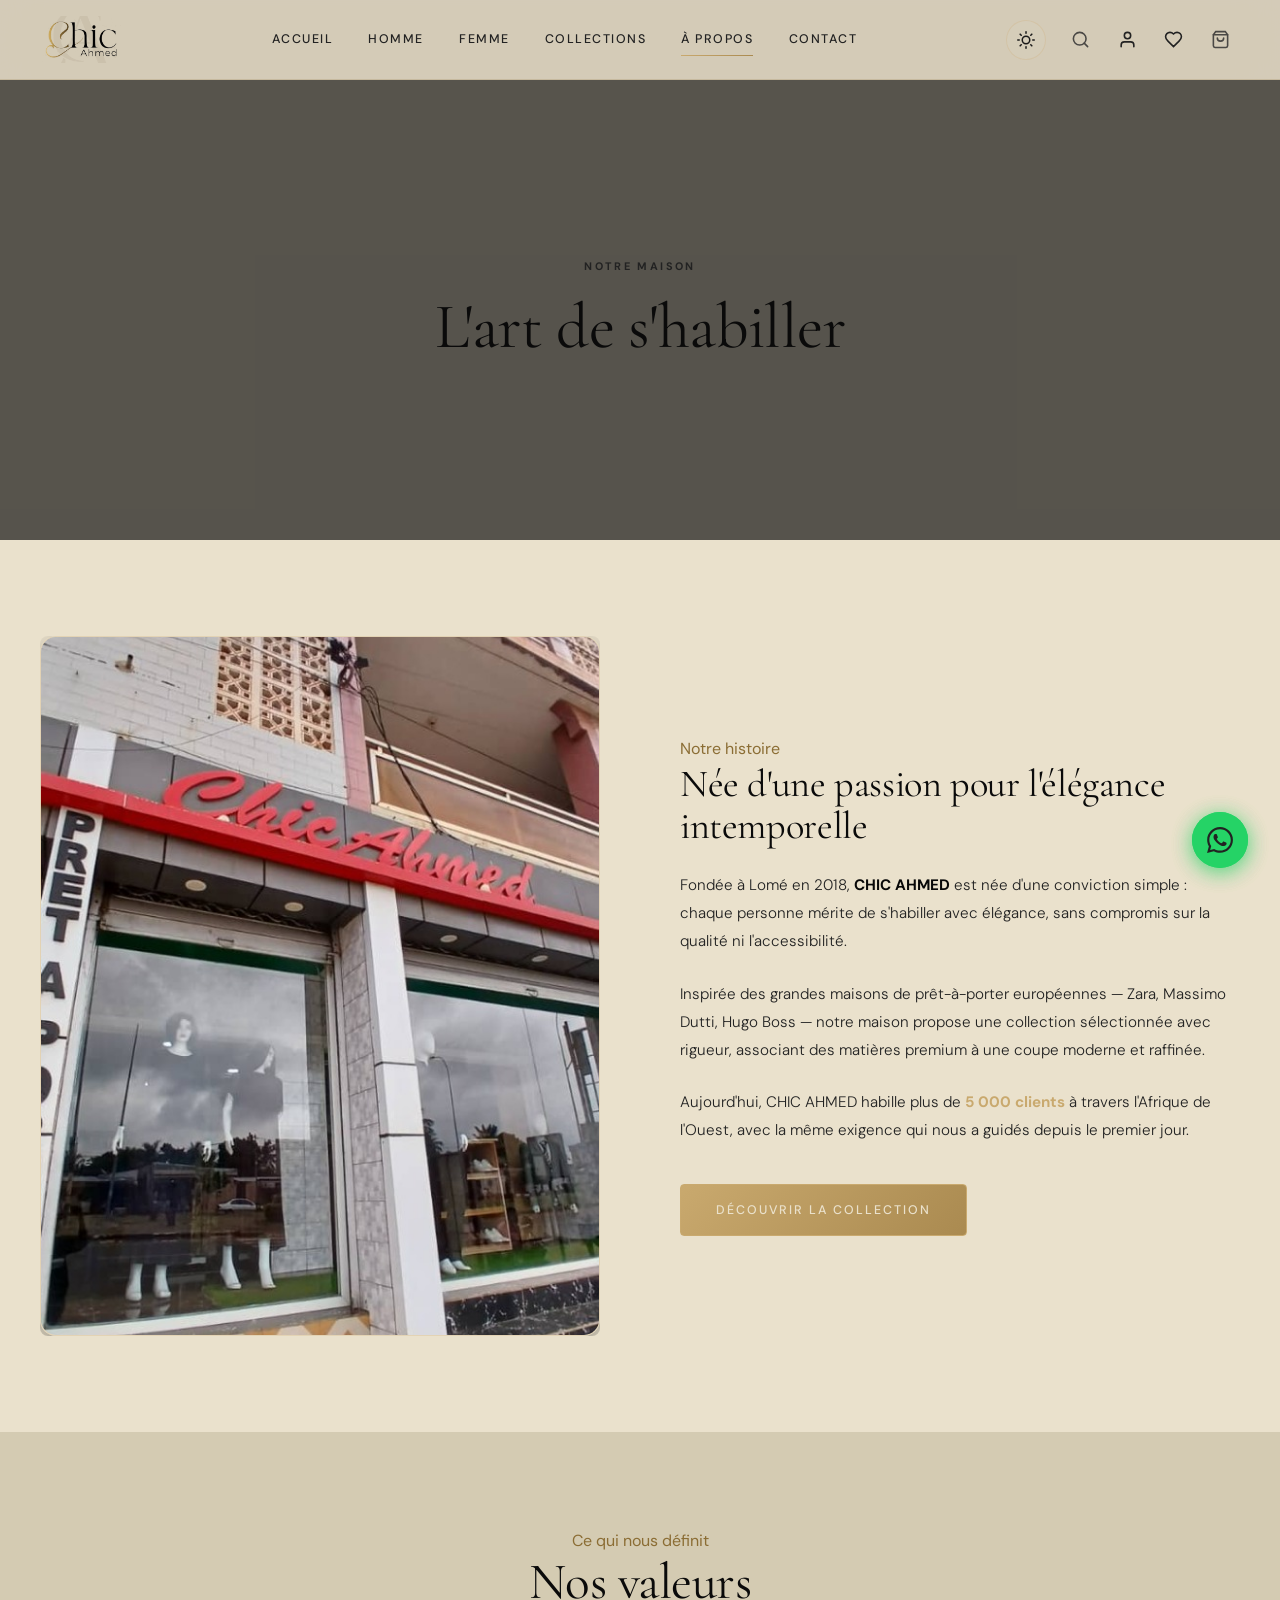
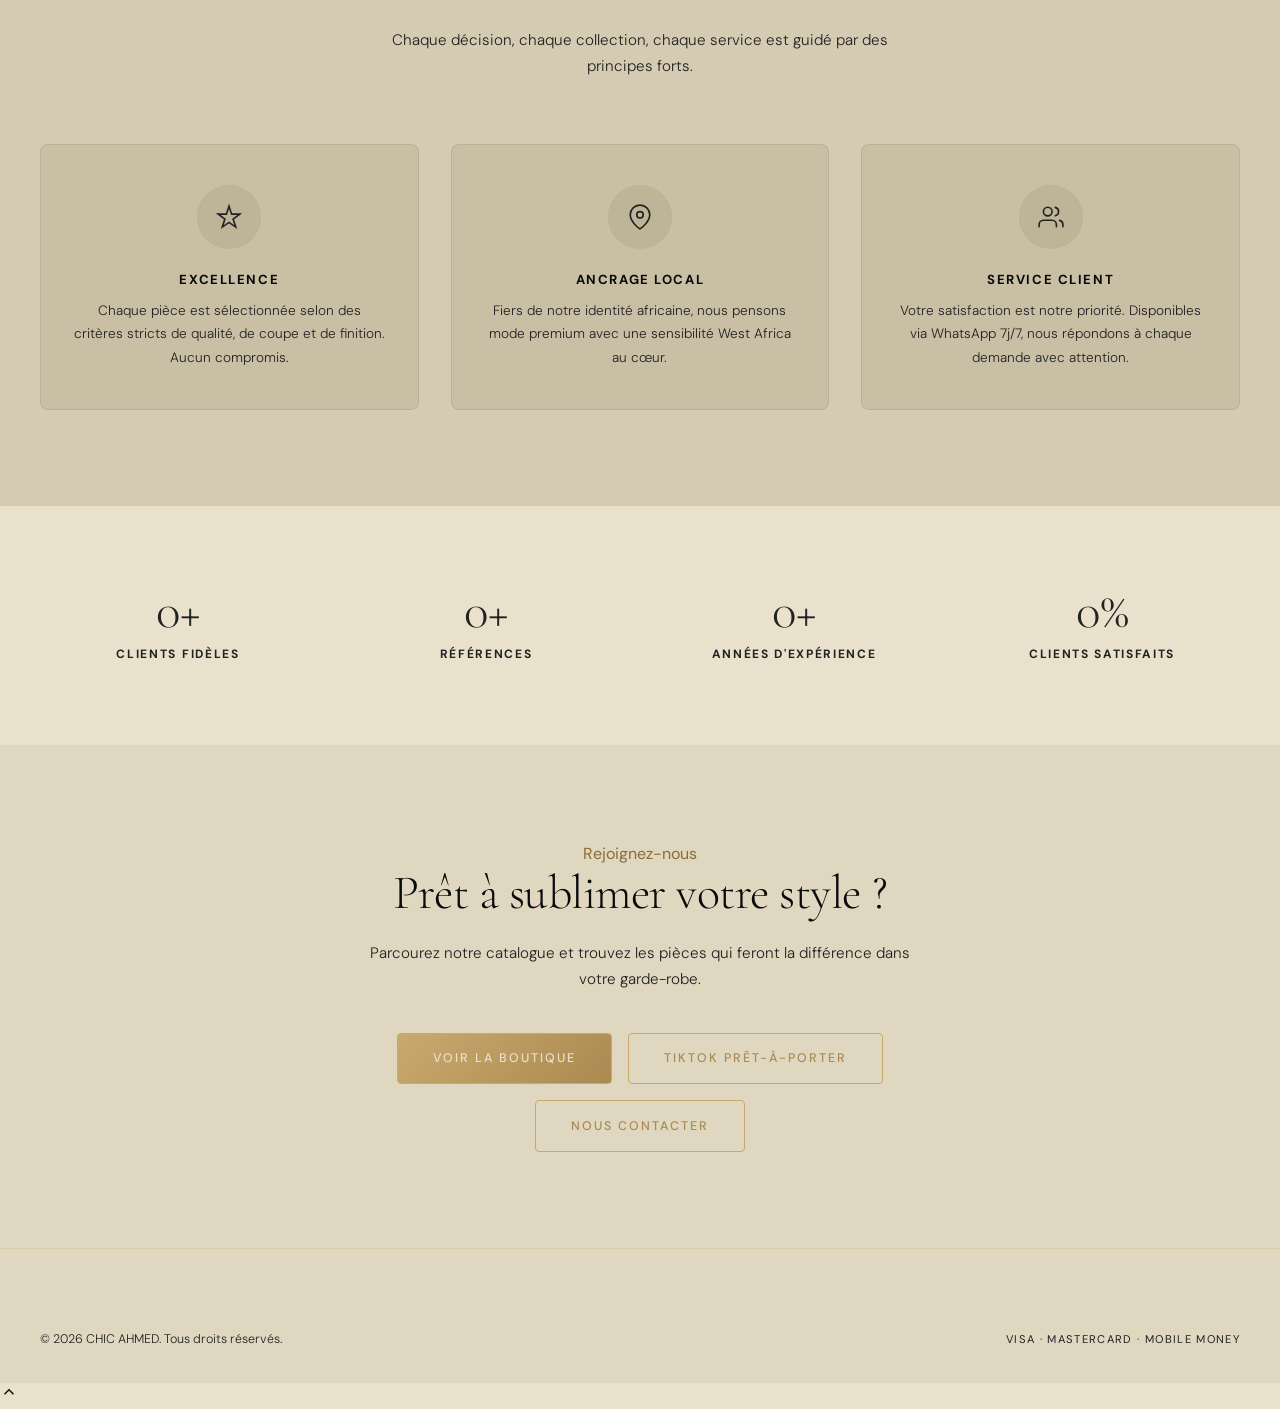
==== commit 2ec733af: "Add files via upload" ====
--- a/apropos.html
+++ b/apropos.html
@@ -54,6 +54,7 @@
 
   <div class="mobile-overlay"></div>
   <nav class="mobile-nav">
+    <button class="mobile-nav-close" aria-label="Fermer le menu">&times;</button>
     <div class="mobile-nav-links">
       <a href="index.html" class="mobile-nav-link">Accueil</a>
       <a href="boutique.html" class="mobile-nav-link">Boutique</a>
@@ -210,7 +211,7 @@
   </footer>
 
   <!-- WhatsApp float -->
-  <a href="https://wa.me/22890000000" target="_blank" rel="noopener" class="wa-float" aria-label="WhatsApp">
+  <a href="https://wa.me/22890022197" target="_blank" rel="noopener" class="wa-float" aria-label="WhatsApp">
     <svg width="26" height="26" viewBox="0 0 24 24" fill="currentColor"><path d="M.057 24l1.687-6.163c-1.041-1.804-1.588-3.849-1.587-5.946.003-6.556 5.338-11.891 11.893-11.891 3.181.001 6.167 1.24 8.413 3.488 2.245 2.248 3.481 5.236 3.48 8.414-.003 6.557-5.338 11.892-11.893 11.892-1.99-.001-3.951-.5-5.688-1.448l-6.305 1.654z"/></svg>
   </a>
 
--- a/css/style.css
+++ b/css/style.css
@@ -1439,13 +1439,23 @@
 }
 
 .logo-img {
-  height: 42px;
+  height: 48px;
   width: auto;
+  max-width: 190px;
   object-fit: contain;
-  transition: opacity 0.3s ease;
-}
+  transition: opacity 0.3s ease, transform 0.3s ease;
+}
+
 .logo:hover .logo-img {
+  transform: scale(1.03);
   opacity: 0.8;
+}
+
+@media (max-width: 768px) {
+  .logo-img {
+    height: 38px;
+    max-width: 140px;
+  }
 }
 
 /* Footer & Auth logo adjustments */
--- a/css/pages.css
+++ b/css/pages.css
@@ -702,3 +702,24 @@
 .team-card:hover .team-card-img img { transform: scale(1.04); }
 .team-card h4 { font-size: 1rem; color: var(--text-100); margin-bottom: 0.25rem; }
 .team-card span { font-size: 0.75rem; color: var(--gold-300); text-transform: uppercase; letter-spacing: 0.1em; }
+
+/* ── RESPONSIVE PAGES ────────────────────────────────────────── */
+@media (max-width: 900px) {
+  .cart-page-grid { grid-template-columns: 1fr; }
+  .cart-table-header { display: none; }
+  .cart-table-row {
+    grid-template-columns: 1fr;
+    gap: 0.75rem;
+    padding: 1rem;
+    background: var(--bg-2);
+    border-radius: 8px;
+    margin-bottom: 0.75rem;
+  }
+  .about-team-grid { grid-template-columns: repeat(2, 1fr); gap: 1.25rem; }
+}
+
+@media (max-width: 580px) {
+  .about-team-grid { grid-template-columns: 1fr; }
+  .page-header { padding: calc(var(--nav-h) + 1.5rem) 1rem 2rem; }
+  .page-header-title { font-size: clamp(1.75rem, 6vw, 2.5rem); }
+}
--- a/css/responsive.css
+++ b/css/responsive.css
@@ -3,6 +3,17 @@
    Breakpoints : 1280 / 1024 / 900 / 768 / 580 / 380
    ========================================================================== */
 
+/* ── PREVENT HORIZONTAL SCROLL ────────────────────────────────── */
+html, body {
+  overflow-x: hidden;
+  max-width: 100vw;
+}
+
+img, svg, video, iframe {
+  max-width: 100%;
+  height: auto;
+}
+
 /* ── 1280px ──────────────────────────────────────────────────── */
 @media (max-width: 1280px) {
   .related-grid { grid-template-columns: repeat(3, 1fr); }
@@ -12,7 +23,7 @@
 /* ── 1100px ──────────────────────────────────────────────────── */
 @media (max-width: 1100px) {
   .boutique-layout { grid-template-columns: 220px 1fr; gap: 2rem; }
-  #products-grid { grid-template-columns: repeat(2, 1fr); }
+  #products-grid, .products-grid { grid-template-columns: repeat(3, 1fr); }
   .wishlist-grid { grid-template-columns: repeat(3, 1fr); }
   .about-values-grid { grid-template-columns: repeat(2, 1fr); }
   .cart-page-grid { grid-template-columns: 1fr 300px; gap: 2rem; }
@@ -20,30 +31,79 @@
 
 /* ── 1024px ──────────────────────────────────────────────────── */
 @media (max-width: 1024px) {
-  /* Fiche produit */
   .product-detail-grid { gap: 2.5rem; }
   .related-grid { grid-template-columns: repeat(3, 1fr); }
-
-  /* Contact */
   .contact-page-grid { gap: 2.5rem; }
-
-  /* About */
   .about-story-grid { gap: 3rem; }
   .about-team-grid { grid-template-columns: repeat(2, 1fr); }
 }
 
 /* ── 900px ───────────────────────────────────────────────────── */
 @media (max-width: 900px) {
-  /* Nav */
-  .nav-links { display: none !important; }
-  .menu-toggle { display: flex !important; }
+  :root {
+    --nav-h: 68px;
+  }
+
+  /* Nav & Header */
+  .nav, .nav-links, .header-actions .btn-wa { display: none !important; }
+  .hamburger, .menu-toggle { display: flex !important; }
+  .header-inner { padding: 0.5rem 1rem; }
+
+  /* Mobile Drawer Navigation */
+  .mobile-nav {
+    position: fixed;
+    top: 0;
+    right: -100%;
+    width: 85vw;
+    max-width: 340px;
+    height: 100dvh;
+    background: rgba(15, 15, 15, 0.97);
+    backdrop-filter: blur(16px);
+    -webkit-backdrop-filter: blur(16px);
+    z-index: 1000;
+    padding: 4.5rem 1.5rem 2rem;
+    display: flex;
+    flex-direction: column;
+    overflow-y: auto;
+    box-shadow: -10px 0 30px rgba(0,0,0,0.6);
+    transition: right 0.4s cubic-bezier(.22,1,.36,1);
+  }
+  .mobile-nav.active {
+    right: 0;
+  }
+  .mobile-nav-link {
+    font-size: 1.1rem;
+    padding: 0.75rem 0;
+    border-bottom: 1px solid rgba(255, 255, 255, 0.06);
+    color: var(--text-100, #f5edd8);
+    display: flex;
+    align-items: center;
+    justify-content: space-between;
+    min-height: 44px;
+  }
+  .mobile-nav-close {
+    position: absolute;
+    top: 1.25rem;
+    right: 1.25rem;
+    width: 40px;
+    height: 40px;
+    border-radius: 50%;
+    background: rgba(255, 255, 255, 0.08);
+    border: 1px solid rgba(255, 255, 255, 0.12);
+    color: var(--text-100, #f5edd8);
+    display: flex;
+    align-items: center;
+    justify-content: center;
+    font-size: 1.2rem;
+    cursor: pointer;
+  }
 
   /* Boutique */
   .boutique-layout { grid-template-columns: 1fr; padding-top: calc(var(--nav-h) + 1.5rem); }
-  .filters-sidebar { position: fixed; left: -100%; top: 0; height: 100dvh; width: 280px; background: var(--bg-1); z-index: 900; padding: calc(var(--nav-h) + 1.5rem) 1.5rem 2rem; overflow-y: auto; transition: left 0.4s cubic-bezier(.22,1,.36,1); box-shadow: var(--shadow-lg); }
+  .filters-sidebar { position: fixed; left: -100%; top: 0; height: 100dvh; width: 290px; background: var(--bg-1, #0f0f0f); z-index: 950; padding: calc(var(--nav-h) + 1.5rem) 1.5rem 2rem; overflow-y: auto; transition: left 0.4s cubic-bezier(.22,1,.36,1); box-shadow: var(--shadow-lg, 0 10px 30px rgba(0,0,0,0.5)); }
   .filters-sidebar.active { left: 0; }
   .mobile-filter-toggle { display: flex !important; }
-  #products-grid { grid-template-columns: repeat(2, 1fr); }
+  #products-grid, .products-grid, .cat-products-grid { grid-template-columns: repeat(2, 1fr); gap: 1rem; }
 
   /* Fiche produit */
   .product-detail-grid { grid-template-columns: 1fr; }
@@ -53,74 +113,135 @@
   .cart-page-grid { grid-template-columns: 1fr; }
   .cart-summary { position: relative; top: auto; }
   .cart-table-header { display: none; }
-  .cart-table-row { grid-template-columns: 1fr 1fr; gap: 0.75rem; grid-template-rows: auto auto auto; }
+  .cart-table-row { grid-template-columns: 1fr; gap: 1rem; padding: 1rem; background: var(--bg-2, #161616); border-radius: 8px; margin-bottom: 0.75rem; }
 
   /* Favoris */
-  .wishlist-grid { grid-template-columns: repeat(2, 1fr); }
-
-  /* Contact */
+  .wishlist-grid { grid-template-columns: repeat(2, 1fr); gap: 1rem; }
+
+  /* Contact & About */
   .contact-page-grid { grid-template-columns: 1fr; }
   .cform-grid { grid-template-columns: 1fr; }
-
-  /* About */
   .about-story-grid { grid-template-columns: 1fr; }
   .about-story-img { aspect-ratio: 16/9; max-height: 420px; }
-  .about-values-grid { grid-template-columns: 1fr 1fr; }
+  .about-values-grid { grid-template-columns: repeat(2, 1fr); }
   .about-team-grid { grid-template-columns: repeat(2, 1fr); }
-
-  /* Related */
-  .related-grid { grid-template-columns: repeat(2, 1fr); }
-}
-
-/* ── 768px ───────────────────────────────────────────────────── */
+  .related-grid { grid-template-columns: repeat(2, 1fr); gap: 1rem; }
+}
+
+/* ── 768px TABLET & MOBILE ────────────────────────────────────── */
 @media (max-width: 768px) {
-  .page-body { padding: 3rem 0 4rem; }
-}
-
-/* ── 580px ───────────────────────────────────────────────────── */
+  .page-body { padding: 2.5rem 0 3.5rem; }
+  .hero-title { font-size: clamp(2rem, 8vw, 3rem); }
+  .stats-grid { grid-template-columns: repeat(2, 1fr); gap: 1rem; }
+  
+  /* Touch target sizes and forms */
+  input, select, textarea {
+    font-size: 16px !important; /* Prevents auto-zoom on iOS */
+  }
+}
+
+/* ── 580px MOBILE ────────────────────────────────────────────── */
 @media (max-width: 580px) {
   /* Header */
-  .nav-icon-btn:nth-child(2) { display: none; } /* Hide account icon on smallest screens */
-
-  /* Boutique */
-  #products-grid { grid-template-columns: repeat(2, 1fr); gap: 1rem; }
-  .catalogue-top { flex-direction: column; align-items: flex-start; }
+  .nav-icon-btn:nth-child(2) { display: none; }
+  .header-actions { gap: 0.4rem; }
+  
+  /* Grilles E-Commerce (2 colonnes élégantes et très lisibles sur smartphone) */
+  #products-grid, .products-grid, .cat-products-grid, .wishlist-grid, .related-grid, .categories-grid {
+    grid-template-columns: repeat(2, 1fr) !important;
+    gap: 0.85rem !important;
+  }
+
+  .cat-card, .product-card {
+    border-radius: 8px;
+    background: var(--bg-1, #121212);
+  }
+  
+  .product-info {
+    padding: 0.85rem 0.65rem 0.95rem !important;
+  }
+
+  .product-card-title, .cat-title, .product-title, .product-name {
+    font-size: 0.95rem !important;
+    font-weight: 600 !important;
+    line-height: 1.35 !important;
+    color: #ffffff !important;
+    margin-bottom: 0.3rem !important;
+  }
+
+  .product-desc, .product-cat {
+    font-size: 0.8rem !important;
+    line-height: 1.4 !important;
+    color: rgba(255, 255, 255, 0.7) !important;
+  }
+  
+  .product-card-price, .product-price {
+    font-size: 0.98rem !important;
+    font-weight: 700 !important;
+    color: var(--gold-300, #e2c48c) !important;
+  }
+
+  .btn-product-wa {
+    padding: 0.45rem 0.75rem !important;
+    font-size: 0.82rem !important;
+    min-height: 38px !important;
+    display: inline-flex !important;
+    align-items: center !important;
+    justify-content: center !important;
+  }
+
+  .catalogue-top { flex-direction: column; align-items: stretch; gap: 0.75rem; }
 
   /* Fiche produit */
-  .product-detail-actions { flex-direction: column; }
-  .btn-add-cart, .btn-whatsapp-order { flex: none; width: 100%; }
-  .product-thumbs { gap: 0.5rem; }
-  .product-thumb { width: 56px; height: 70px; }
+  .product-detail-actions { flex-direction: column; width: 100%; }
+  .btn-add-cart, .btn-whatsapp-order, .btn-primary, .btn-outline { flex: none; width: 100%; text-align: center; justify-content: center; min-height: 44px; }
+  .product-thumbs { gap: 0.5rem; overflow-x: auto; }
+  .product-thumb { width: 54px; height: 68px; flex-shrink: 0; }
 
   /* Panier */
-  .cart-table-row { grid-template-columns: 1fr; }
-  .cart-product-info { flex-direction: column; align-items: flex-start; }
+  .cart-product-info { flex-direction: row; align-items: center; gap: 0.75rem; }
+  .cart-product-img { width: 60px; height: 75px; }
 
   /* Auth */
   .auth-options { flex-direction: column; gap: 0.5rem; align-items: flex-start; }
 
-  /* Favoris */
-  .wishlist-grid { grid-template-columns: repeat(2, 1fr); gap: 1rem; }
+  /* Store showcase */
+  .store-grid {
+    grid-template-columns: 1fr !important;
+    gap: 2rem !important;
+  }
 
   /* About */
   .about-values-grid { grid-template-columns: 1fr; }
-  .about-team-grid { grid-template-columns: repeat(2, 1fr); }
-
-  /* Related */
-  .related-grid { grid-template-columns: repeat(2, 1fr); }
-}
-
-/* ── 380px ───────────────────────────────────────────────────── */
-@media (max-width: 380px) {
-  #products-grid { grid-template-columns: 1fr; }
-  .wishlist-grid { grid-template-columns: 1fr; }
+
+  /* Modale */
+  .welcome-box { width: 92vw; padding: 1.75rem 1.25rem; }
+  .welcome-title { font-size: 1.8rem; }
+  .search-modal-content { width: 94vw; padding: 1.25rem 1rem; }
+}
+
+/* ── 350px TRÈS PETIT MOBILE ──────────────────────────────────── */
+@media (max-width: 350px) {
+  #products-grid, .products-grid, .cat-products-grid, .wishlist-grid, .categories-grid {
+    grid-template-columns: repeat(2, 1fr) !important;
+    gap: 0.5rem !important;
+  }
+  .product-card-title, .product-title, .product-name {
+    font-size: 0.88rem !important;
+  }
   .about-team-grid { grid-template-columns: 1fr; }
-  .product-thumbs { overflow-x: auto; }
+  .hero-actions { flex-direction: column; width: 100%; }
 }
 
 /* ── Cart sidebar responsive ─────────────────────────────────── */
 @media (max-width: 480px) {
   .cart-sidebar { width: 100%; }
+  .wa-float {
+    bottom: 1.25rem;
+    right: 1.25rem;
+    width: 50px;
+    height: 50px;
+  }
 }
 
 /* ── Print ───────────────────────────────────────────────────── */
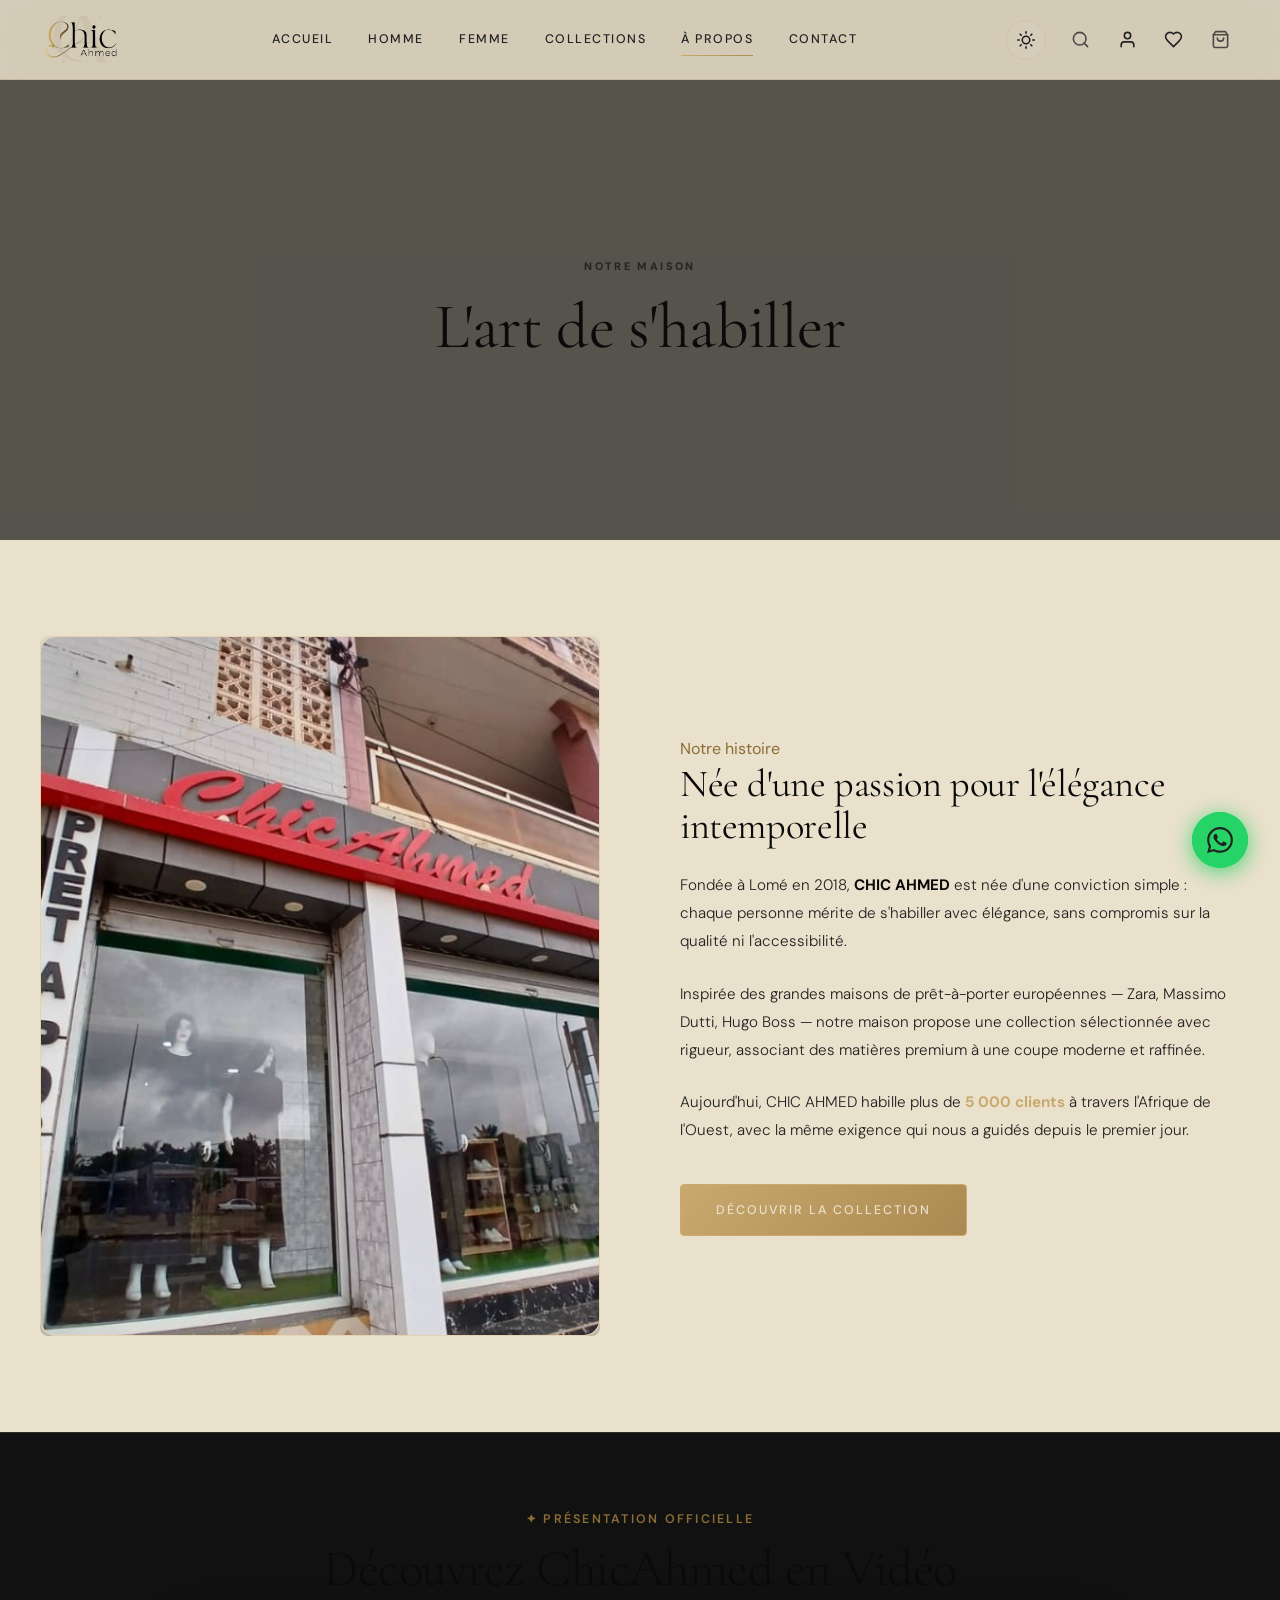
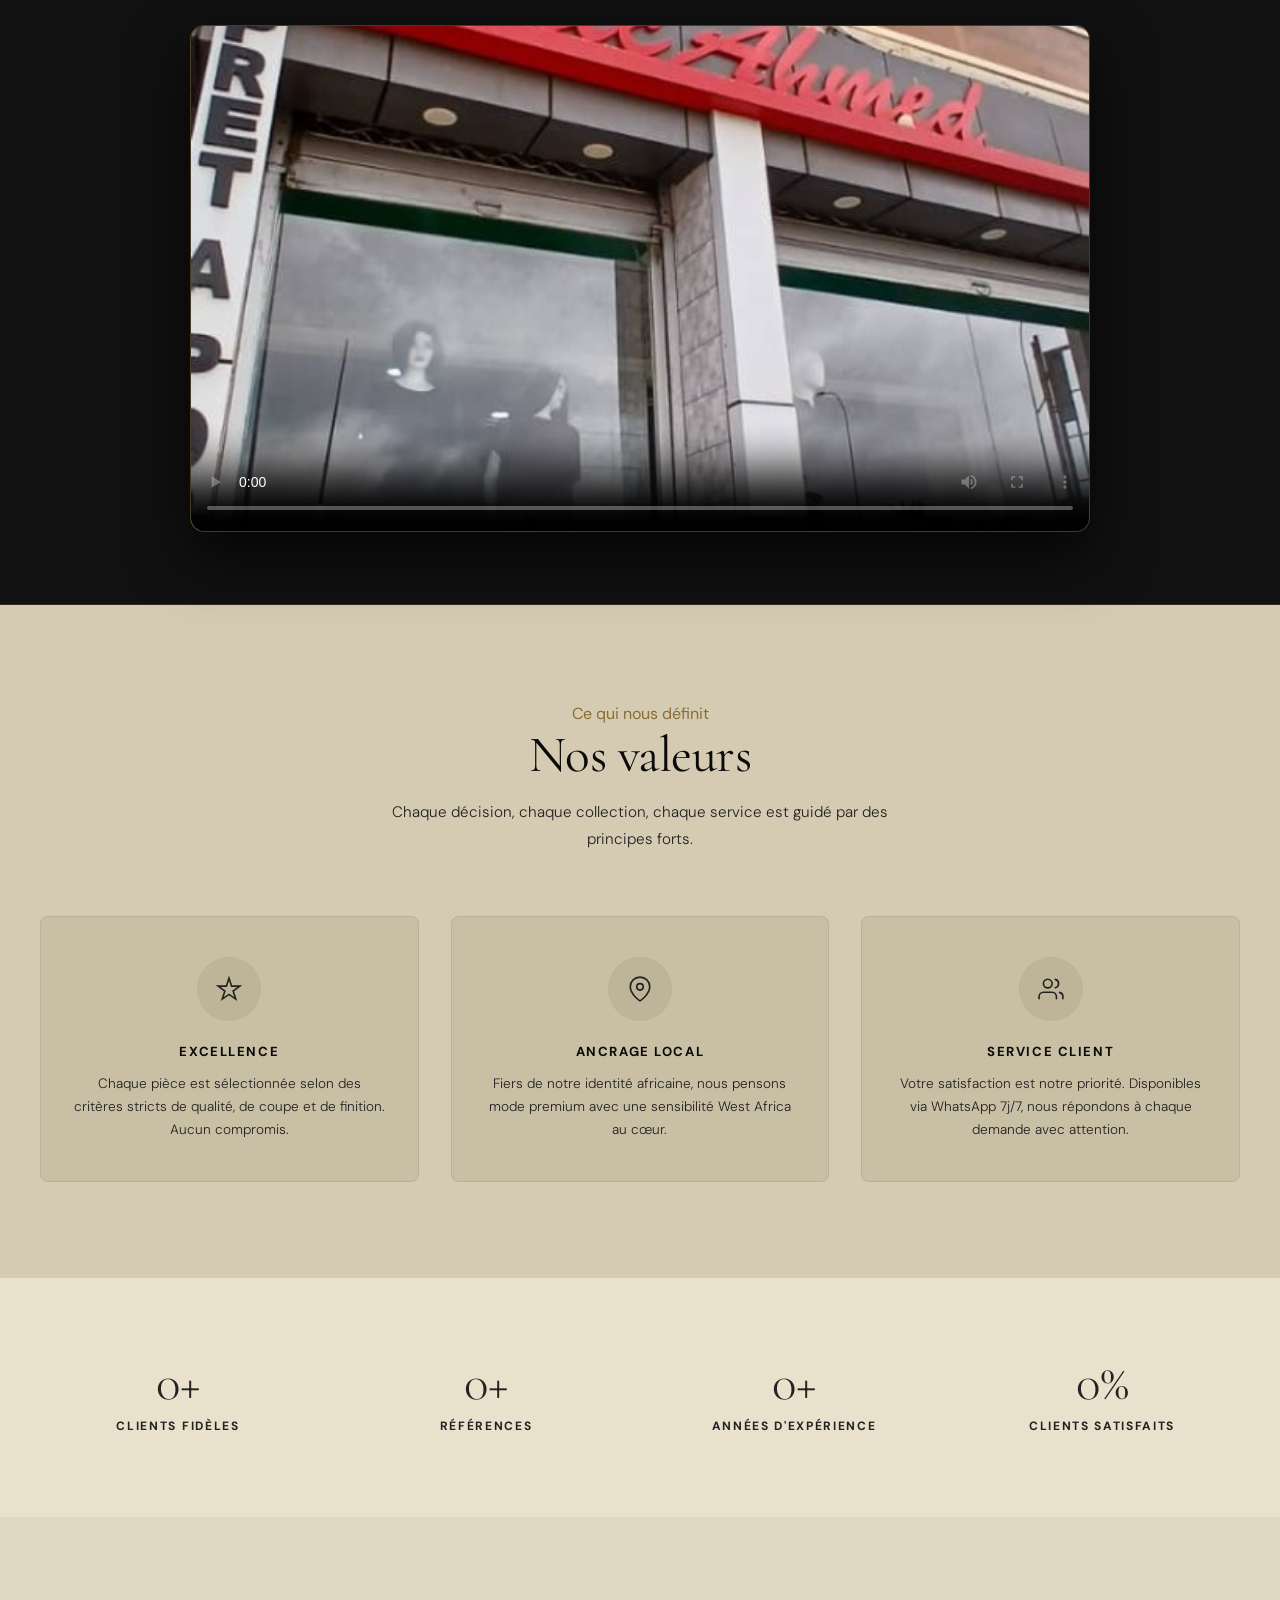
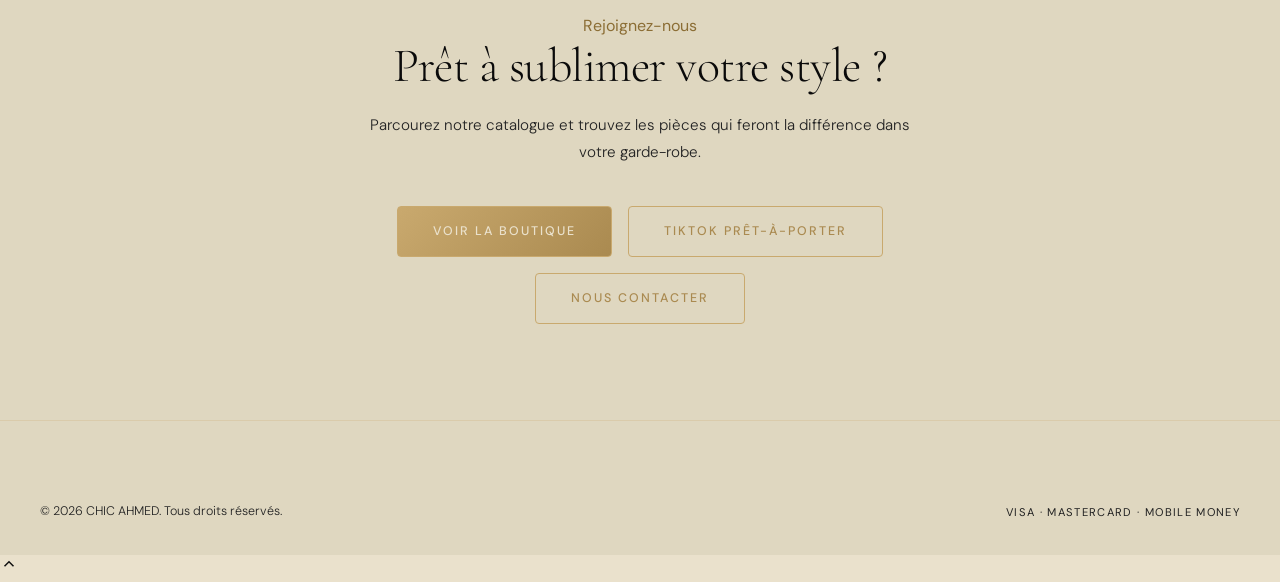
==== commit b0726874: "Feat: Embed presentation video section in apropos.html" ====
--- a/apropos.html
+++ b/apropos.html
@@ -1,226 +1,239 @@
-<!DOCTYPE html>
-<html lang="fr">
-<head>
-  <meta charset="UTF-8">
-  <meta name="viewport" content="width=device-width, initial-scale=1.0">
-  <meta name="description" content="À propos de CHIC AHMED — Notre histoire, nos valeurs, notre engagement pour la mode de luxe accessible.">
-  <title>À Propos | CHIC AHMED</title>
-  <link rel="preconnect" href="https://fonts.googleapis.com">
-  <link rel="preconnect" href="https://fonts.gstatic.com" crossorigin>
-  <link rel="stylesheet" href="css/style.css">
-  <link rel="stylesheet" href="css/pages.css">
-  <link rel="stylesheet" href="css/responsive.css">
-</head>
-<body>
-
-  <!-- HEADER -->
-  <header class="header" id="header">
-    <div class="container navbar">
-      <button class="menu-toggle" aria-label="Menu"><span></span><span></span><span></span></button>
-      <a href="index.html" class="logo">
-        <img src="logo-dark.png" alt="ChicAhmed" class="logo-img logo-img-dark">
-        <img src="logo-light.png" alt="ChicAhmed" class="logo-img logo-img-light">
-      </a>
-      <nav class="nav-links">
-        <a href="index.html" class="nav-link">Accueil</a>
-        <a href="boutique.html?gender=homme" class="nav-link">Homme</a>
-        <a href="boutique.html?gender=femme" class="nav-link">Femme</a>
-        <a href="boutique.html" class="nav-link">Collections</a>
-        <a href="apropos.html" class="nav-link active">À Propos</a>
-        <a href="contact.html" class="nav-link">Contact</a>
-      </nav>
-      <div class="nav-actions">
-        <button class="theme-toggle-btn nav-icon-btn" aria-label="Changer le thème">
-          <svg class="theme-icon-moon" width="18" height="18" viewBox="0 0 24 24" fill="none" stroke="currentColor" stroke-width="2" stroke-linecap="round" stroke-linejoin="round"><path d="M21 12.79A9 9 0 1 1 11.21 3 7 7 0 0 0 21 12.79z"></path></svg>
-          <svg class="theme-icon-sun" width="18" height="18" viewBox="0 0 24 24" fill="none" stroke="currentColor" stroke-width="2" stroke-linecap="round" stroke-linejoin="round"><circle cx="12" cy="12" r="5"></circle><line x1="12" y1="1" x2="12" y2="3"></line><line x1="12" y1="21" x2="12" y2="23"></line><line x1="4.22" y1="4.22" x2="5.64" y2="5.64"></line><line x1="18.36" y1="18.36" x2="19.78" y2="19.78"></line><line x1="1" y1="12" x2="3" y2="12"></line><line x1="21" y1="12" x2="23" y2="12"></line><line x1="4.22" y1="19.78" x2="5.64" y2="18.36"></line><line x1="18.36" y1="5.64" x2="19.78" y2="4.22"></line></svg>
-        </button>
-        <button class="nav-icon-btn" data-search-open aria-label="Rechercher">
-          <svg width="19" height="19" viewBox="0 0 24 24" fill="none" stroke="currentColor" stroke-width="2" stroke-linecap="round"><circle cx="11" cy="11" r="8"/><line x1="21" y1="21" x2="16.65" y2="16.65"/></svg>
-        </button>
-        <a href="connexion.html" class="nav-icon-btn" aria-label="Mon compte">
-          <svg width="19" height="19" viewBox="0 0 24 24" fill="none" stroke="currentColor" stroke-width="2" stroke-linecap="round"><path d="M20 21v-2a4 4 0 0 0-4-4H8a4 4 0 0 0-4 4v2"/><circle cx="12" cy="7" r="4"/></svg>
-        </a>
-        <a href="favoris.html" class="nav-icon-btn" style="position:relative" aria-label="Favoris">
-          <svg width="19" height="19" viewBox="0 0 24 24" fill="none" stroke="currentColor" stroke-width="2" stroke-linecap="round"><path d="M19 14c1.49-1.46 3-3.21 3-5.5A5.5 5.5 0 0 0 16.5 3c-1.76 0-3 .5-4.5 2-1.5-1.5-2.74-2-4.5-2A5.5 5.5 0 0 0 2 8.5c0 2.3 1.5 4.05 3 5.5l7 7Z"/></svg>
-          <span class="badge-count wishlist-badge">0</span>
-        </a>
-        <button class="nav-icon-btn" onclick="openCartSidebar()" style="position:relative" aria-label="Panier">
-          <svg width="19" height="19" viewBox="0 0 24 24" fill="none" stroke="currentColor" stroke-width="2" stroke-linecap="round"><path d="M6 2L3 6v14a2 2 0 0 0 2 2h14a2 2 0 0 0 2-2V6L18 2H6z"/><line x1="3" y1="6" x2="21" y2="6"/><path d="M16 10a4 4 0 0 1-8 0"/></svg>
-          <span class="badge-count cart-badge">0</span>
-        </button>
-      </div>
-    </div>
-  </header>
-
-  <div class="mobile-overlay"></div>
-  <nav class="mobile-nav">
-    <button class="mobile-nav-close" aria-label="Fermer le menu">&times;</button>
-    <div class="mobile-nav-links">
-      <a href="index.html" class="mobile-nav-link">Accueil</a>
-      <a href="boutique.html" class="mobile-nav-link">Boutique</a>
-      <a href="apropos.html" class="mobile-nav-link">À Propos</a>
-      <a href="contact.html" class="mobile-nav-link">Contact</a>
-    </div>
-    <div class="mobile-nav-actions"><a href="connexion.html" class="btn btn-outline">Se connecter</a></div>
-  </nav>
-
-  <div id="search-modal" class="search-modal">
-    <div class="search-inner">
-      <div class="search-close"><button id="search-close-btn">&times;</button></div>
-      <div class="search-field">
-        <svg width="22" height="22" viewBox="0 0 24 24" fill="none" stroke="currentColor" stroke-width="1.8" style="color:var(--text-400);flex-shrink:0"><circle cx="11" cy="11" r="8"/><line x1="21" y1="21" x2="16.65" y2="16.65"/></svg>
-        <input type="text" id="search-input" class="search-input" placeholder="Rechercher…" autocomplete="off">
-      </div>
-      <div id="search-results" class="search-results"></div>
-    </div>
-  </div>
-
-  <div class="cart-overlay"></div>
-  <aside class="cart-sidebar">
-    <div class="cart-header"><h3>Votre Panier</h3><button class="cart-close"><svg width="20" height="20" viewBox="0 0 24 24" fill="none" stroke="currentColor" stroke-width="2"><line x1="18" y1="6" x2="6" y2="18"/><line x1="6" y1="6" x2="18" y2="18"/></svg></button></div>
-    <div class="cart-items" id="cart-items"></div>
-    <div class="cart-footer">
-      <div class="cart-subtotal"><span>Sous-total</span><span id="cart-subtotal-price">0 FCFA</span></div>
-      <a href="panier.html" class="btn btn-primary" onclick="closeCartSidebar()">Voir le panier</a>
-    </div>
-  </aside>
-
-  <!-- HERO À PROPOS -->
-  <section class="about-hero">
-    <div class="about-hero-bg" style="background-image:url('https://images.unsplash.com/photo-1558618666-fcd25c85cd64?q=80&w=1600&auto=format&fit=crop')"></div>
-    <div class="about-hero-overlay"></div>
-    <div class="about-hero-content">
-      <span class="page-header-tag">Notre maison</span>
-      <h1 class="page-header-title">L'art de s'habiller</h1>
-    </div>
-  </section>
-
-  <!-- NOTRE HISTOIRE -->
-  <section class="about-story">
-    <div class="container">
-      <div class="about-story-grid">
-        <div class="about-story-img reveal">
-          <img src="magasin-chicahmed.jpg" alt="CHIC AHMED — Notre Boutique Physique Prêt-à-Porter" loading="lazy" style="border-radius:var(--radius-lg);box-shadow:0 15px 40px rgba(0,0,0,0.4);border:1px solid var(--border-gold)">
-        </div>
-        <div class="reveal" data-delay="100">
-          <span class="about-story-tag section-tag">Notre histoire</span>
-          <h2 class="about-story-title">Née d'une passion pour l'élégance intemporelle</h2>
-          <p class="about-story-text">
-            Fondée à Lomé en 2018, <strong style="color:var(--text-100)">CHIC AHMED</strong> est née d'une conviction simple : chaque personne mérite de s'habiller avec élégance, sans compromis sur la qualité ni l'accessibilité.
-          </p>
-          <p class="about-story-text">
-            Inspirée des grandes maisons de prêt-à-porter européennes — Zara, Massimo Dutti, Hugo Boss — notre maison propose une collection sélectionnée avec rigueur, associant des matières premium à une coupe moderne et raffinée.
-          </p>
-          <p class="about-story-text">
-            Aujourd'hui, CHIC AHMED habille plus de <strong style="color:var(--gold-300)">5 000 clients</strong> à travers l'Afrique de l'Ouest, avec la même exigence qui nous a guidés depuis le premier jour.
-          </p>
-          <a href="boutique.html" class="btn btn-primary" style="margin-top:1rem">
-            Découvrir la collection
-          </a>
-        </div>
-      </div>
-    </div>
-  </section>
-
-  <!-- NOS VALEURS -->
-  <section class="about-values">
-    <div class="container">
-      <div class="section-header reveal">
-        <span class="section-tag">Ce qui nous définit</span>
-        <h2 class="section-title">Nos valeurs</h2>
-        <p class="section-sub">Chaque décision, chaque collection, chaque service est guidé par des principes forts.</p>
-      </div>
-      <div class="about-values-grid">
-        <div class="about-value-card reveal">
-          <div class="about-value-icon">
-            <svg width="26" height="26" viewBox="0 0 24 24" fill="none" stroke="currentColor" stroke-width="1.5" stroke-linecap="round"><path d="M12 2l2.4 7.4H22l-6.2 4.5 2.4 7.4L12 17l-6.2 4.3 2.4-7.4L2 9.4h7.6z"/></svg>
-          </div>
-          <h3>Excellence</h3>
-          <p>Chaque pièce est sélectionnée selon des critères stricts de qualité, de coupe et de finition. Aucun compromis.</p>
-        </div>
-        <div class="about-value-card reveal" data-delay="80">
-          <div class="about-value-icon">
-            <svg width="26" height="26" viewBox="0 0 24 24" fill="none" stroke="currentColor" stroke-width="1.5" stroke-linecap="round"><path d="M21 10c0 7-9 13-9 13s-9-6-9-13a9 9 0 0 1 18 0z"/><circle cx="12" cy="10" r="3"/></svg>
-          </div>
-          <h3>Ancrage local</h3>
-          <p>Fiers de notre identité africaine, nous pensons mode premium avec une sensibilité West Africa au cœur.</p>
-        </div>
-        <div class="about-value-card reveal" data-delay="160">
-          <div class="about-value-icon">
-            <svg width="26" height="26" viewBox="0 0 24 24" fill="none" stroke="currentColor" stroke-width="1.5" stroke-linecap="round"><path d="M17 21v-2a4 4 0 0 0-4-4H5a4 4 0 0 0-4 4v2"/><circle cx="9" cy="7" r="4"/><path d="M23 21v-2a4 4 0 0 0-3-3.87"/><path d="M16 3.13a4 4 0 0 1 0 7.75"/></svg>
-          </div>
-          <h3>Service client</h3>
-          <p>Votre satisfaction est notre priorité. Disponibles via WhatsApp 7j/7, nous répondons à chaque demande avec attention.</p>
-        </div>
-      </div>
-    </div>
-  </section>
-
-  <!-- CHIFFRES -->
-  <section style="padding:5rem 0;background:var(--bg-0)">
-    <div class="container">
-      <div style="display:grid;grid-template-columns:repeat(4,1fr);gap:2rem;text-align:center" class="reveal">
-        <div>
-          <div style="font-family:var(--font-display);font-size:clamp(2.2rem,4vw,3.2rem);font-weight:300;color:var(--gold-300);line-height:1;margin-bottom:.5rem">
-            <span class="counter" data-target="200">0</span>+
-          </div>
-          <div style="font-size:.75rem;font-weight:700;text-transform:uppercase;letter-spacing:.14em;color:var(--text-500)">Clients fidèles</div>
-        </div>
-        <div>
-          <div style="font-family:var(--font-display);font-size:clamp(2.2rem,4vw,3.2rem);font-weight:300;color:var(--gold-300);line-height:1;margin-bottom:.5rem">
-            <span class="counter" data-target="120">0</span>+
-          </div>
-          <div style="font-size:.75rem;font-weight:700;text-transform:uppercase;letter-spacing:.14em;color:var(--text-500)">Références</div>
-        </div>
-        <div>
-          <div style="font-family:var(--font-display);font-size:clamp(2.2rem,4vw,3.2rem);font-weight:300;color:var(--gold-300);line-height:1;margin-bottom:.5rem">
-            <span class="counter" data-target="6">0</span>+
-          </div>
-          <div style="font-size:.75rem;font-weight:700;text-transform:uppercase;letter-spacing:.14em;color:var(--text-500)">Années d'expérience</div>
-        </div>
-        <div>
-          <div style="font-family:var(--font-display);font-size:clamp(2.2rem,4vw,3.2rem);font-weight:300;color:var(--gold-300);line-height:1;margin-bottom:.5rem">
-            <span class="counter" data-target="98">0</span>%
-          </div>
-          <div style="font-size:.75rem;font-weight:700;text-transform:uppercase;letter-spacing:.14em;color:var(--text-500)">Clients satisfaits</div>
-        </div>
-      </div>
-    </div>
-  </section>
-
-  <!-- CTA FINAL -->
-  <section style="padding:6rem 0;background:var(--bg-1);text-align:center">
-    <div class="container" style="max-width:650px">
-      <span class="section-tag reveal">Rejoignez-nous</span>
-      <h2 style="font-family:var(--font-display);font-size:clamp(2rem,4vw,3rem);font-weight:300;color:var(--text-50);margin-bottom:1.25rem" class="reveal" data-delay="60">Prêt à sublimer votre style ?</h2>
-      <p style="color:var(--text-400);margin-bottom:2.5rem;font-size:.95rem" class="reveal" data-delay="120">Parcourez notre catalogue et trouvez les pièces qui feront la différence dans votre garde-robe.</p>
-      <div style="display:flex;gap:1rem;justify-content:center;flex-wrap:wrap" class="reveal" data-delay="180">
-        <a href="boutique.html" class="btn btn-primary">Voir la boutique</a>
-        <a href="https://vm.tiktok.com/ZN8J6RQVL/" target="_blank" rel="noopener" class="btn btn-outline">TikTok Prêt-à-Porter</a>
-        <a href="contact.html" class="btn btn-outline">Nous contacter</a>
-      </div>
-    </div>
-  </section>
-
-  <!-- FOOTER -->
-  <footer class="footer">
-    <div class="container footer-bottom">
-      <p class="copyright">© 2026 CHIC AHMED. Tous droits réservés.</p>
-      <div class="payment-methods">VISA · MASTERCARD · MOBILE MONEY</div>
-    </div>
-  </footer>
-
-  <!-- WhatsApp float -->
-  <a href="https://wa.me/22890022197" target="_blank" rel="noopener" class="wa-float" aria-label="WhatsApp">
-    <svg width="26" height="26" viewBox="0 0 24 24" fill="currentColor"><path d="M.057 24l1.687-6.163c-1.041-1.804-1.588-3.849-1.587-5.946.003-6.556 5.338-11.891 11.893-11.891 3.181.001 6.167 1.24 8.413 3.488 2.245 2.248 3.481 5.236 3.48 8.414-.003 6.557-5.338 11.892-11.893 11.892-1.99-.001-3.951-.5-5.688-1.448l-6.305 1.654z"/></svg>
-  </a>
-
-  <button id="back-to-top" class="back-to-top" aria-label="Retour en haut">
-    <svg width="18" height="18" viewBox="0 0 24 24" fill="none" stroke="currentColor" stroke-width="2"><polyline points="18 15 12 9 6 15"/></svg>
-  </button>
-
-  <script src="js/products.js"></script>
-  <script src="js/app.js"></script>
-  <script src="js/animations.js"></script>
-</body>
-</html>
+<!DOCTYPE html>
+<html lang="fr">
+<head>
+  <meta charset="UTF-8">
+  <meta name="viewport" content="width=device-width, initial-scale=1.0">
+  <meta name="description" content="À propos de CHIC AHMED — Notre histoire, nos valeurs, notre engagement pour la mode de luxe accessible.">
+  <title>À Propos | CHIC AHMED</title>
+  <link rel="preconnect" href="https://fonts.googleapis.com">
+  <link rel="preconnect" href="https://fonts.gstatic.com" crossorigin>
+  <link rel="stylesheet" href="css/style.css">
+  <link rel="stylesheet" href="css/pages.css">
+  <link rel="stylesheet" href="css/responsive.css">
+</head>
+<body>
+
+  <!-- HEADER -->
+  <header class="header" id="header">
+    <div class="container navbar">
+      <button class="menu-toggle" aria-label="Menu"><span></span><span></span><span></span></button>
+      <a href="index.html" class="logo">
+        <img src="logo-dark.png" alt="ChicAhmed" class="logo-img logo-img-dark">
+        <img src="logo-light.png" alt="ChicAhmed" class="logo-img logo-img-light">
+      </a>
+      <nav class="nav-links">
+        <a href="index.html" class="nav-link">Accueil</a>
+        <a href="boutique.html?gender=homme" class="nav-link">Homme</a>
+        <a href="boutique.html?gender=femme" class="nav-link">Femme</a>
+        <a href="boutique.html" class="nav-link">Collections</a>
+        <a href="apropos.html" class="nav-link active">À Propos</a>
+        <a href="contact.html" class="nav-link">Contact</a>
+      </nav>
+      <div class="nav-actions">
+        <button class="theme-toggle-btn nav-icon-btn" aria-label="Changer le thème">
+          <svg class="theme-icon-moon" width="18" height="18" viewBox="0 0 24 24" fill="none" stroke="currentColor" stroke-width="2" stroke-linecap="round" stroke-linejoin="round"><path d="M21 12.79A9 9 0 1 1 11.21 3 7 7 0 0 0 21 12.79z"></path></svg>
+          <svg class="theme-icon-sun" width="18" height="18" viewBox="0 0 24 24" fill="none" stroke="currentColor" stroke-width="2" stroke-linecap="round" stroke-linejoin="round"><circle cx="12" cy="12" r="5"></circle><line x1="12" y1="1" x2="12" y2="3"></line><line x1="12" y1="21" x2="12" y2="23"></line><line x1="4.22" y1="4.22" x2="5.64" y2="5.64"></line><line x1="18.36" y1="18.36" x2="19.78" y2="19.78"></line><line x1="1" y1="12" x2="3" y2="12"></line><line x1="21" y1="12" x2="23" y2="12"></line><line x1="4.22" y1="19.78" x2="5.64" y2="18.36"></line><line x1="18.36" y1="5.64" x2="19.78" y2="4.22"></line></svg>
+        </button>
+        <button class="nav-icon-btn" data-search-open aria-label="Rechercher">
+          <svg width="19" height="19" viewBox="0 0 24 24" fill="none" stroke="currentColor" stroke-width="2" stroke-linecap="round"><circle cx="11" cy="11" r="8"/><line x1="21" y1="21" x2="16.65" y2="16.65"/></svg>
+        </button>
+        <a href="connexion.html" class="nav-icon-btn" aria-label="Mon compte">
+          <svg width="19" height="19" viewBox="0 0 24 24" fill="none" stroke="currentColor" stroke-width="2" stroke-linecap="round"><path d="M20 21v-2a4 4 0 0 0-4-4H8a4 4 0 0 0-4 4v2"/><circle cx="12" cy="7" r="4"/></svg>
+        </a>
+        <a href="favoris.html" class="nav-icon-btn" style="position:relative" aria-label="Favoris">
+          <svg width="19" height="19" viewBox="0 0 24 24" fill="none" stroke="currentColor" stroke-width="2" stroke-linecap="round"><path d="M19 14c1.49-1.46 3-3.21 3-5.5A5.5 5.5 0 0 0 16.5 3c-1.76 0-3 .5-4.5 2-1.5-1.5-2.74-2-4.5-2A5.5 5.5 0 0 0 2 8.5c0 2.3 1.5 4.05 3 5.5l7 7Z"/></svg>
+          <span class="badge-count wishlist-badge">0</span>
+        </a>
+        <button class="nav-icon-btn" onclick="openCartSidebar()" style="position:relative" aria-label="Panier">
+          <svg width="19" height="19" viewBox="0 0 24 24" fill="none" stroke="currentColor" stroke-width="2" stroke-linecap="round"><path d="M6 2L3 6v14a2 2 0 0 0 2 2h14a2 2 0 0 0 2-2V6L18 2H6z"/><line x1="3" y1="6" x2="21" y2="6"/><path d="M16 10a4 4 0 0 1-8 0"/></svg>
+          <span class="badge-count cart-badge">0</span>
+        </button>
+      </div>
+    </div>
+  </header>
+
+  <div class="mobile-overlay"></div>
+  <nav class="mobile-nav">
+    <button class="mobile-nav-close" aria-label="Fermer le menu">&times;</button>
+    <div class="mobile-nav-links">
+      <a href="index.html" class="mobile-nav-link">Accueil</a>
+      <a href="boutique.html" class="mobile-nav-link">Boutique</a>
+      <a href="apropos.html" class="mobile-nav-link">À Propos</a>
+      <a href="contact.html" class="mobile-nav-link">Contact</a>
+    </div>
+    <div class="mobile-nav-actions"><a href="connexion.html" class="btn btn-outline">Se connecter</a></div>
+  </nav>
+
+  <div id="search-modal" class="search-modal">
+    <div class="search-inner">
+      <div class="search-close"><button id="search-close-btn">&times;</button></div>
+      <div class="search-field">
+        <svg width="22" height="22" viewBox="0 0 24 24" fill="none" stroke="currentColor" stroke-width="1.8" style="color:var(--text-400);flex-shrink:0"><circle cx="11" cy="11" r="8"/><line x1="21" y1="21" x2="16.65" y2="16.65"/></svg>
+        <input type="text" id="search-input" class="search-input" placeholder="Rechercher…" autocomplete="off">
+      </div>
+      <div id="search-results" class="search-results"></div>
+    </div>
+  </div>
+
+  <div class="cart-overlay"></div>
+  <aside class="cart-sidebar">
+    <div class="cart-header"><h3>Votre Panier</h3><button class="cart-close"><svg width="20" height="20" viewBox="0 0 24 24" fill="none" stroke="currentColor" stroke-width="2"><line x1="18" y1="6" x2="6" y2="18"/><line x1="6" y1="6" x2="18" y2="18"/></svg></button></div>
+    <div class="cart-items" id="cart-items"></div>
+    <div class="cart-footer">
+      <div class="cart-subtotal"><span>Sous-total</span><span id="cart-subtotal-price">0 FCFA</span></div>
+      <a href="panier.html" class="btn btn-primary" onclick="closeCartSidebar()">Voir le panier</a>
+    </div>
+  </aside>
+
+  <!-- HERO À PROPOS -->
+  <section class="about-hero">
+    <div class="about-hero-bg" style="background-image:url('https://images.unsplash.com/photo-1558618666-fcd25c85cd64?q=80&w=1600&auto=format&fit=crop')"></div>
+    <div class="about-hero-overlay"></div>
+    <div class="about-hero-content">
+      <span class="page-header-tag">Notre maison</span>
+      <h1 class="page-header-title">L'art de s'habiller</h1>
+    </div>
+  </section>
+
+  <!-- NOTRE HISTOIRE -->
+  <section class="about-story">
+    <div class="container">
+      <div class="about-story-grid">
+        <div class="about-story-img reveal">
+          <img src="magasin-chicahmed.jpg" alt="CHIC AHMED — Notre Boutique Physique Prêt-à-Porter" loading="lazy" style="border-radius:var(--radius-lg);box-shadow:0 15px 40px rgba(0,0,0,0.4);border:1px solid var(--border-gold)">
+        </div>
+        <div class="reveal" data-delay="100">
+          <span class="about-story-tag section-tag">Notre histoire</span>
+          <h2 class="about-story-title">Née d'une passion pour l'élégance intemporelle</h2>
+          <p class="about-story-text">
+            Fondée à Lomé en 2018, <strong style="color:var(--text-100)">CHIC AHMED</strong> est née d'une conviction simple : chaque personne mérite de s'habiller avec élégance, sans compromis sur la qualité ni l'accessibilité.
+          </p>
+          <p class="about-story-text">
+            Inspirée des grandes maisons de prêt-à-porter européennes — Zara, Massimo Dutti, Hugo Boss — notre maison propose une collection sélectionnée avec rigueur, associant des matières premium à une coupe moderne et raffinée.
+          </p>
+          <p class="about-story-text">
+            Aujourd'hui, CHIC AHMED habille plus de <strong style="color:var(--gold-300)">5 000 clients</strong> à travers l'Afrique de l'Ouest, avec la même exigence qui nous a guidés depuis le premier jour.
+          </p>
+          <a href="boutique.html" class="btn btn-primary" style="margin-top:1rem">
+            Découvrir la collection
+          </a>
+        </div>
+      </div>
+    </div>
+  </section>
+
+  <!-- VIDÉO PRÉSENTATION -->
+  <section class="about-video-section" style="padding: 4.5rem 0; background: var(--dark, #111111); border-top: 1px solid rgba(201,169,110,0.18); border-bottom: 1px solid rgba(201,169,110,0.18);">
+    <div class="container" style="max-width: 980px; text-align: center;">
+      <div class="reveal">
+        <span class="section-tag" style="color: var(--gold, #c9a96e); font-size: 0.78rem; font-weight: 600; text-transform: uppercase; letter-spacing: 0.18em;">✦ Présentation Officielle</span>
+        <h2 style="font-family: var(--font-display); font-size: clamp(2.2rem, 4.5vw, 3.2rem); font-weight: 300; color: var(--white, #f5edd8); margin: 0.6rem 0 1.75rem;">Découvrez ChicAhmed en Vidéo</h2>
+        <div style="position: relative; border-radius: 14px; overflow: hidden; box-shadow: 0 25px 60px rgba(0,0,0,0.7); border: 1px solid rgba(201,169,110,0.35); aspect-ratio: 16 / 9; background: #000;">
+          <video src="PRESENTATION.mp4" controls poster="boutique-agbalepedogan.jpg" style="width: 100%; height: 100%; object-fit: cover; display: block;"></video>
+        </div>
+      </div>
+    </div>
+  </section>
+
+  <!-- NOS VALEURS -->
+  <section class="about-values">
+    <div class="container">
+      <div class="section-header reveal">
+        <span class="section-tag">Ce qui nous définit</span>
+        <h2 class="section-title">Nos valeurs</h2>
+        <p class="section-sub">Chaque décision, chaque collection, chaque service est guidé par des principes forts.</p>
+      </div>
+      <div class="about-values-grid">
+        <div class="about-value-card reveal">
+          <div class="about-value-icon">
+            <svg width="26" height="26" viewBox="0 0 24 24" fill="none" stroke="currentColor" stroke-width="1.5" stroke-linecap="round"><path d="M12 2l2.4 7.4H22l-6.2 4.5 2.4 7.4L12 17l-6.2 4.3 2.4-7.4L2 9.4h7.6z"/></svg>
+          </div>
+          <h3>Excellence</h3>
+          <p>Chaque pièce est sélectionnée selon des critères stricts de qualité, de coupe et de finition. Aucun compromis.</p>
+        </div>
+        <div class="about-value-card reveal" data-delay="80">
+          <div class="about-value-icon">
+            <svg width="26" height="26" viewBox="0 0 24 24" fill="none" stroke="currentColor" stroke-width="1.5" stroke-linecap="round"><path d="M21 10c0 7-9 13-9 13s-9-6-9-13a9 9 0 0 1 18 0z"/><circle cx="12" cy="10" r="3"/></svg>
+          </div>
+          <h3>Ancrage local</h3>
+          <p>Fiers de notre identité africaine, nous pensons mode premium avec une sensibilité West Africa au cœur.</p>
+        </div>
+        <div class="about-value-card reveal" data-delay="160">
+          <div class="about-value-icon">
+            <svg width="26" height="26" viewBox="0 0 24 24" fill="none" stroke="currentColor" stroke-width="1.5" stroke-linecap="round"><path d="M17 21v-2a4 4 0 0 0-4-4H5a4 4 0 0 0-4 4v2"/><circle cx="9" cy="7" r="4"/><path d="M23 21v-2a4 4 0 0 0-3-3.87"/><path d="M16 3.13a4 4 0 0 1 0 7.75"/></svg>
+          </div>
+          <h3>Service client</h3>
+          <p>Votre satisfaction est notre priorité. Disponibles via WhatsApp 7j/7, nous répondons à chaque demande avec attention.</p>
+        </div>
+      </div>
+    </div>
+  </section>
+
+  <!-- CHIFFRES -->
+  <section style="padding:5rem 0;background:var(--bg-0)">
+    <div class="container">
+      <div style="display:grid;grid-template-columns:repeat(4,1fr);gap:2rem;text-align:center" class="reveal">
+        <div>
+          <div style="font-family:var(--font-display);font-size:clamp(2.2rem,4vw,3.2rem);font-weight:300;color:var(--gold-300);line-height:1;margin-bottom:.5rem">
+            <span class="counter" data-target="200">0</span>+
+          </div>
+          <div style="font-size:.75rem;font-weight:700;text-transform:uppercase;letter-spacing:.14em;color:var(--text-500)">Clients fidèles</div>
+        </div>
+        <div>
+          <div style="font-family:var(--font-display);font-size:clamp(2.2rem,4vw,3.2rem);font-weight:300;color:var(--gold-300);line-height:1;margin-bottom:.5rem">
+            <span class="counter" data-target="120">0</span>+
+          </div>
+          <div style="font-size:.75rem;font-weight:700;text-transform:uppercase;letter-spacing:.14em;color:var(--text-500)">Références</div>
+        </div>
+        <div>
+          <div style="font-family:var(--font-display);font-size:clamp(2.2rem,4vw,3.2rem);font-weight:300;color:var(--gold-300);line-height:1;margin-bottom:.5rem">
+            <span class="counter" data-target="6">0</span>+
+          </div>
+          <div style="font-size:.75rem;font-weight:700;text-transform:uppercase;letter-spacing:.14em;color:var(--text-500)">Années d'expérience</div>
+        </div>
+        <div>
+          <div style="font-family:var(--font-display);font-size:clamp(2.2rem,4vw,3.2rem);font-weight:300;color:var(--gold-300);line-height:1;margin-bottom:.5rem">
+            <span class="counter" data-target="98">0</span>%
+          </div>
+          <div style="font-size:.75rem;font-weight:700;text-transform:uppercase;letter-spacing:.14em;color:var(--text-500)">Clients satisfaits</div>
+        </div>
+      </div>
+    </div>
+  </section>
+
+  <!-- CTA FINAL -->
+  <section style="padding:6rem 0;background:var(--bg-1);text-align:center">
+    <div class="container" style="max-width:650px">
+      <span class="section-tag reveal">Rejoignez-nous</span>
+      <h2 style="font-family:var(--font-display);font-size:clamp(2rem,4vw,3rem);font-weight:300;color:var(--text-50);margin-bottom:1.25rem" class="reveal" data-delay="60">Prêt à sublimer votre style ?</h2>
+      <p style="color:var(--text-400);margin-bottom:2.5rem;font-size:.95rem" class="reveal" data-delay="120">Parcourez notre catalogue et trouvez les pièces qui feront la différence dans votre garde-robe.</p>
+      <div style="display:flex;gap:1rem;justify-content:center;flex-wrap:wrap" class="reveal" data-delay="180">
+        <a href="boutique.html" class="btn btn-primary">Voir la boutique</a>
+        <a href="https://vm.tiktok.com/ZN8J6RQVL/" target="_blank" rel="noopener" class="btn btn-outline">TikTok Prêt-à-Porter</a>
+        <a href="contact.html" class="btn btn-outline">Nous contacter</a>
+      </div>
+    </div>
+  </section>
+
+  <!-- FOOTER -->
+  <footer class="footer">
+    <div class="container footer-bottom">
+      <p class="copyright">© 2026 CHIC AHMED. Tous droits réservés.</p>
+      <div class="payment-methods">VISA · MASTERCARD · MOBILE MONEY</div>
+    </div>
+  </footer>
+
+  <!-- WhatsApp float -->
+  <a href="https://wa.me/22890022197" target="_blank" rel="noopener" class="wa-float" aria-label="WhatsApp">
+    <svg width="26" height="26" viewBox="0 0 24 24" fill="currentColor"><path d="M.057 24l1.687-6.163c-1.041-1.804-1.588-3.849-1.587-5.946.003-6.556 5.338-11.891 11.893-11.891 3.181.001 6.167 1.24 8.413 3.488 2.245 2.248 3.481 5.236 3.48 8.414-.003 6.557-5.338 11.892-11.893 11.892-1.99-.001-3.951-.5-5.688-1.448l-6.305 1.654z"/></svg>
+  </a>
+
+  <button id="back-to-top" class="back-to-top" aria-label="Retour en haut">
+    <svg width="18" height="18" viewBox="0 0 24 24" fill="none" stroke="currentColor" stroke-width="2"><polyline points="18 15 12 9 6 15"/></svg>
+  </button>
+
+  <script src="js/products.js"></script>
+  <script src="js/app.js"></script>
+  <script src="js/animations.js"></script>
+</body>
+</html>
--- a/css/responsive.css
+++ b/css/responsive.css
@@ -211,6 +211,17 @@
     gap: 2rem !important;
   }
 
+  /* Gallery tagline */
+  .gallery-tagline-inner {
+    flex-direction: column;
+    align-items: center;
+    gap: 0.6rem;
+  }
+  .gallery-tagline {
+    padding: 2rem 1rem;
+  }
+  .gallery-quote-icon:last-child { display: none; }
+
   /* About */
   .about-values-grid { grid-template-columns: 1fr; }
 
